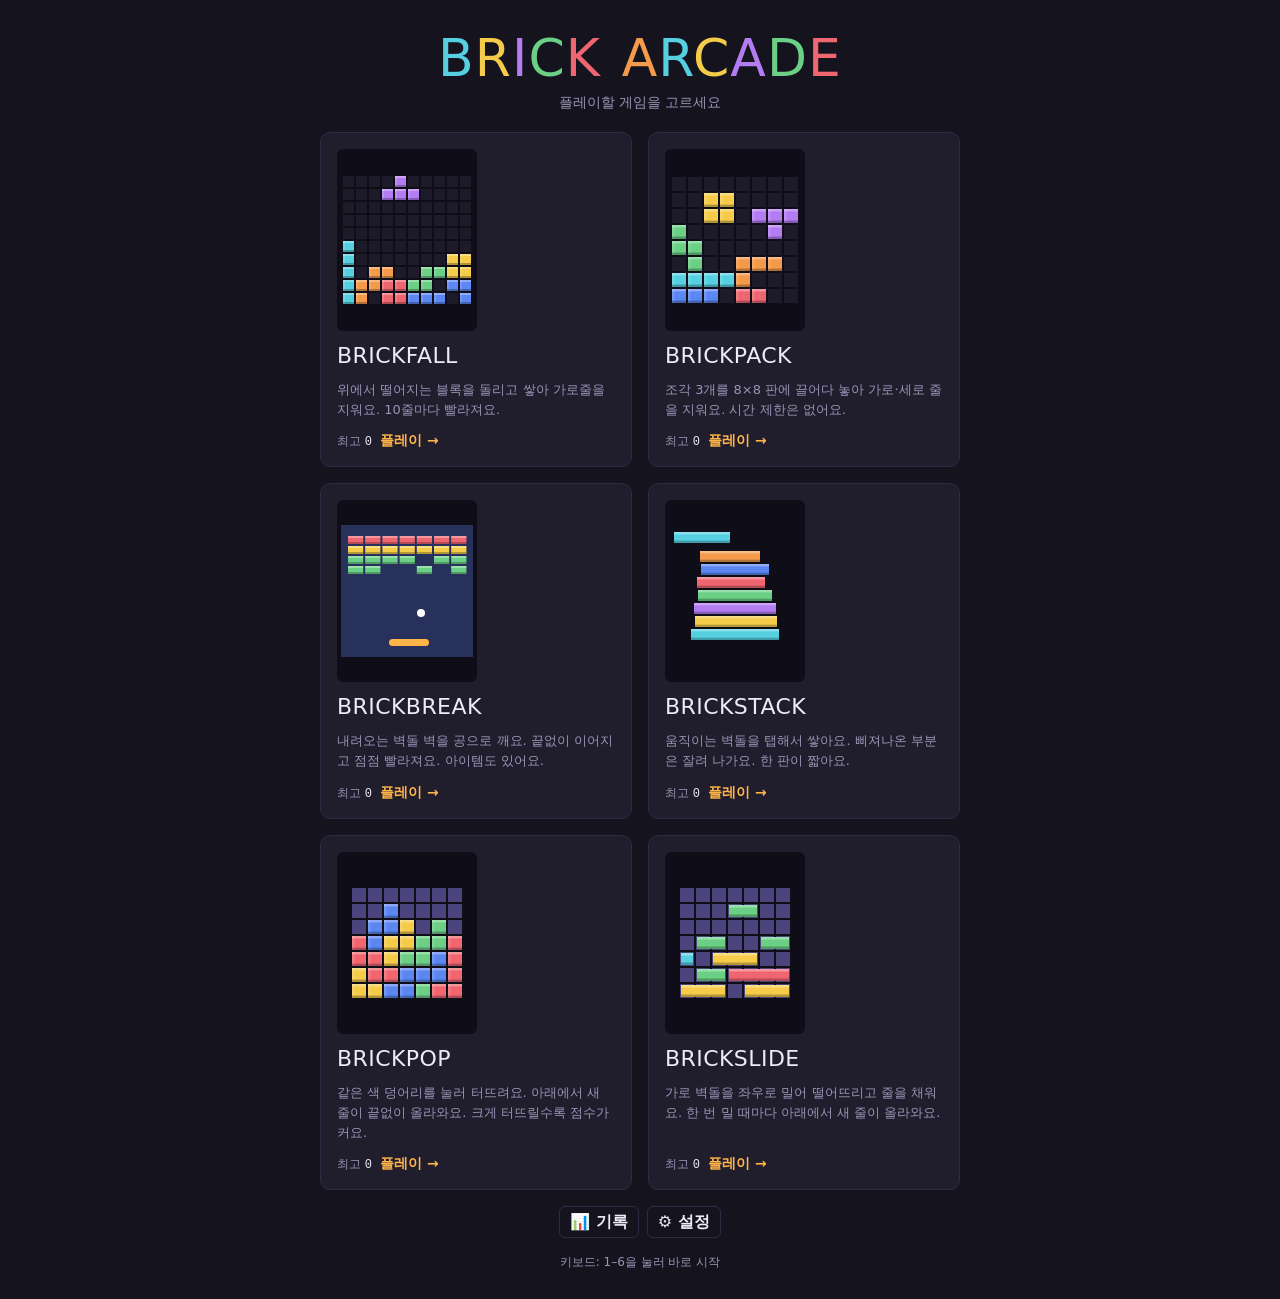
==== index.html @ f3e22588 "Stats, record transfer, daily boards, block marks, how-to-play, resume for all games - Stats screen:" ====
<!doctype html>
<html lang="ko">
<head>
<meta charset="utf-8">
<meta name="viewport" content="width=device-width, initial-scale=1, viewport-fit=cover">
<meta name="theme-color" content="#15131e">
<link rel="manifest" href="manifest.webmanifest">
<link rel="icon" type="image/png" sizes="192x192" href="icon-192.png">
<link rel="apple-touch-icon" href="apple-touch-icon.png">
<meta name="apple-mobile-web-app-capable" content="yes">
<meta name="mobile-web-app-capable" content="yes">
<meta name="apple-mobile-web-app-status-bar-style" content="black-translucent">
<meta name="apple-mobile-web-app-title" content="Brick Arcade">
<title>Brick Arcade</title>
<style>
/* standalone base: what the artifact viewer used to provide */
:root{padding-top:env(safe-area-inset-top,0px);padding-bottom:env(safe-area-inset-bottom,0px)}
body{margin:0;font-size:14px;overscroll-behavior:none}
[hidden]{display:none!important}
</style>
<style>
/* Layout: an arcade cabinet with a title screen (two game cards) and one screen per game; single dark look on purpose */
:root{
  --bg:#15131e; --panel:#201d2d; --well:#0f0d17; --cell:#1d1a2a; --line:#302b44;
  --ink:#efeaf7; --muted:#9b93b5; --accent:#ffb547; --veil:rgba(15,13,23,.88);
  /* Brickpack only: a lighter dusk-violet set so the board reads clearly */
  --pack-bg:#4f4a82; --pack-well:#363162; --pack-cell:#4a437c; --pack-line:#6e67a8; --pack-muted:#d0cbea; --pack-veil:rgba(42,38,80,.9);
  /* Brickbreak & Brickstack: mid-tone blues so the play field never reads as black */
  --brk-bg:#3b4878; --brk-field:#27315c; --brk-line:#606da5; --brk-muted:#cfd5ef; --brk-veil:rgba(30,36,72,.9);
  --stk-bg:#3e4680; --stk-line:#6a72ad; --stk-muted:#d2d6ef; --stk-veil:rgba(34,38,76,.9);
  --display:"Bungee","Impact",system-ui,sans-serif;
  --body:"IBM Plex Sans KR","Apple SD Gothic Neo","Malgun Gothic",system-ui,sans-serif;
  --mono:"JetBrains Mono",ui-monospace,"Consolas",monospace;
  --ball:#ffffff; --is-light:0; --logo-shadow:none;
  color-scheme:dark;
}
/* Light skin: chosen in Settings (data-skin="light"), or "system" following the device / viewer theme */
:root[data-skin="light"],
:root[data-skin="system"][data-theme="light"]{
  --bg:#f2f0f7; --panel:#ffffff; --well:#e2deee; --cell:#d6d0e6; --line:#cdc6df;
  --ink:#211c31; --muted:#655d80; --accent:#d48806; --veil:rgba(242,240,247,.9);
  --pack-bg:#e7e3f6; --pack-well:#c8c1e4; --pack-cell:#ddd7f0; --pack-line:#b5acd6; --pack-muted:#554d74; --pack-veil:rgba(236,233,248,.92);
  --brk-bg:#dde5f6; --brk-field:#c2cfee; --brk-line:#a9b6dc; --brk-muted:#4a5680; --brk-veil:rgba(228,234,250,.92);
  --stk-bg:#dfe3f6; --stk-line:#b0b7de; --stk-muted:#4c537e; --stk-veil:rgba(230,233,250,.92);
  --ball:#2a2550; --is-light:1; --logo-shadow:0 1px 0 rgba(33,28,49,.35);
  color-scheme:light;
}
@media (prefers-color-scheme: light){
  :root[data-skin="system"]:not([data-theme="dark"]){
    --bg:#f2f0f7; --panel:#ffffff; --well:#e2deee; --cell:#d6d0e6; --line:#cdc6df;
    --ink:#211c31; --muted:#655d80; --accent:#d48806; --veil:rgba(242,240,247,.9);
    --pack-bg:#e7e3f6; --pack-well:#c8c1e4; --pack-cell:#ddd7f0; --pack-line:#b5acd6; --pack-muted:#554d74; --pack-veil:rgba(236,233,248,.92);
    --brk-bg:#dde5f6; --brk-field:#c2cfee; --brk-line:#a9b6dc; --brk-muted:#4a5680; --brk-veil:rgba(228,234,250,.92);
    --stk-bg:#dfe3f6; --stk-line:#b0b7de; --stk-muted:#4c537e; --stk-veil:rgba(230,233,250,.92);
    --ball:#2a2550; --is-light:1; --logo-shadow:0 1px 0 rgba(33,28,49,.35);
    color-scheme:light;
  }
}
html,body{height:100%}
body{background:var(--bg);color:var(--ink);font-family:var(--body);-webkit-tap-highlight-color:transparent}
.wrap{max-width:760px;margin:0 auto;padding-block:20px 28px;padding-left:max(16px,env(safe-area-inset-left,0px));padding-right:max(16px,env(safe-area-inset-right,0px))}
.screen{display:flex;flex-direction:column;align-items:center;gap:16px;width:100%}

/* logo */
.logo{margin:0;font-family:var(--display);font-weight:400;font-size:clamp(30px,8vw,52px);letter-spacing:.02em;line-height:1;text-align:center;text-wrap:balance}
.logo span:nth-child(7n+1){color:#56cfe1}.logo span:nth-child(7n+2){color:#f4cc4a}.logo span:nth-child(7n+3){color:#b47cf2}
.logo span:nth-child(7n+4){color:#6ccf86}.logo span:nth-child(7n+5){color:#ef6670}.logo span:nth-child(7n+6){color:#5c86f2}
.logo span:nth-child(7n){color:#f39b4a}
.logo .gap{display:inline-block;width:.4em}
.tag{margin:0;color:var(--muted);font-size:14px;text-align:center}

/* menu */
.menu-head{display:flex;flex-direction:column;gap:10px;padding-block:12px 4px}
.cards{display:grid;grid-template-columns:repeat(2,minmax(0,1fr));gap:16px;width:100%;max-width:640px}
.card{display:flex;flex-direction:column;gap:12px;text-align:left;background:var(--panel);border:1px solid var(--line);border-radius:10px;padding:16px;color:var(--ink);font:inherit;cursor:pointer;transition:transform .15s ease,border-color .15s ease}
.card:hover{border-color:var(--accent);transform:translateY(-3px)}
.card:focus-visible{outline:2px solid var(--accent);outline-offset:3px}
.card .art{display:flex;justify-content:center;align-items:center;background:var(--well);border-radius:6px;padding-block:16px;min-height:150px}
.card canvas{display:block;max-width:100%;height:auto}
.card h2{margin:0;font-family:var(--display);font-weight:400;font-size:22px;letter-spacing:.02em}
.card p{margin:0;color:var(--muted);font-size:13px;line-height:1.55}
.card .meta{display:flex;justify-content:space-between;align-items:baseline;gap:8px;margin-top:auto;font-size:12px;color:var(--muted)}
.card .meta b{font-family:var(--mono);font-weight:500;color:var(--ink);font-variant-numeric:tabular-nums}
.card .play{color:var(--accent);font-weight:600;font-size:14px}
.menu-foot{color:var(--muted);font-size:12px;margin:0}

/* game screens */
.bar{display:flex;align-items:center;justify-content:space-between;gap:12px;width:100%;max-width:640px}
.back{font:600 14px var(--body);color:var(--ink);background:transparent;border:1px solid var(--line);border-radius:6px;padding:8px 12px;cursor:pointer}
.back:hover{border-color:var(--muted)}
.gname{font-family:var(--display);font-size:18px;letter-spacing:.03em}
.back:focus-visible,.btn:focus-visible,.pad button:focus-visible{outline:2px solid var(--ink);outline-offset:2px}

.game{display:grid;grid-template-columns:120px auto 120px;grid-template-areas:"hold well side";gap:16px;align-items:start}
.hold{grid-area:hold;display:flex;flex-direction:column;gap:12px}
.well{grid-area:well;position:relative}
.side{grid-area:side;display:flex;flex-direction:column;gap:12px}
.panel{background:var(--panel);border:1px solid var(--line);border-radius:6px;padding:10px;display:flex;flex-direction:column;gap:8px}
.label{font-size:11px;font-weight:600;letter-spacing:.12em;text-transform:uppercase;color:var(--muted)}
.mini{display:block;width:100%;height:auto}
.stat{display:flex;flex-direction:column;gap:2px}
.stat b{font-family:var(--mono);font-weight:500;font-size:20px;font-variant-numeric:tabular-nums;color:var(--ink)}
.stat.score b{color:var(--accent)}
.keys{font-size:12px;color:var(--muted);display:grid;grid-template-columns:auto 1fr;gap:4px 8px;margin:0}
.keys dt{font-family:var(--mono);color:var(--ink);font-size:11px}
.keys dd{margin:0}

#board{display:block;width:min(calc(72vh / 2),320px);aspect-ratio:1/2;height:auto;background:var(--well);border:2px solid var(--line);border-radius:4px}
.overlay{position:absolute;inset:2px;display:flex;flex-direction:column;align-items:center;justify-content:center;gap:12px;text-align:center;background:var(--veil);border-radius:6px;padding:16px}
.overlay h2{margin:0;font-family:var(--display);font-weight:400;font-size:26px;color:var(--ink)}
.overlay p{margin:0;color:var(--muted);font-size:13px;line-height:1.5}
.overlay .big{font-family:var(--mono);font-size:28px;color:var(--accent)}
.overlay .row{display:flex;gap:8px;flex-wrap:wrap;justify-content:center}
.btn{font:600 15px var(--body);color:#1b1608;background:var(--accent);border:0;border-radius:6px;padding:10px 22px;cursor:pointer}
.btn.ghost{background:transparent;color:var(--ink);border:1px solid var(--line)}

.pad{display:none;grid-template-columns:repeat(4,1fr);gap:8px;width:100%;max-width:420px;touch-action:none;user-select:none;-webkit-user-select:none}
.pad button{font:600 15px var(--body);color:var(--ink);background:var(--panel);border:1px solid var(--line);border-radius:8px;height:54px;cursor:pointer;touch-action:none}
.pad button.go{background:var(--accent);color:#1b1608;border-color:transparent}
.pad button:active{filter:brightness(1.35)}

/* brickpack */
body.pack,body.pop,body.sld{--bg:var(--pack-bg);--line:var(--pack-line);--muted:var(--pack-muted);--veil:var(--pack-veil)}
.pstats{display:flex;gap:28px;justify-content:center;align-items:flex-end}
.pstats .stat{align-items:center}
.combo{font-family:var(--display);font-size:15px;color:var(--accent);min-width:7ch;text-align:center}
.pwell{position:relative}
#packCv{display:block;width:min(100%,420px,calc((100vh - 190px) * 360 / 510));aspect-ratio:360/510;height:auto;touch-action:none;user-select:none;-webkit-user-select:none;cursor:grab}
.hint{margin:0;color:var(--muted);font-size:12px;text-align:center}

/* brickbreak & brickstack */
body.brk{--bg:var(--brk-bg);--line:var(--brk-line);--muted:var(--brk-muted);--veil:var(--brk-veil)}
body.stk{--bg:var(--stk-bg);--line:var(--stk-line);--muted:var(--stk-muted);--veil:var(--stk-veil)}
.hud{display:flex;gap:24px;justify-content:center;align-items:flex-end;flex-wrap:wrap}
.hud .stat{align-items:center}
.hud .lives{color:#ef6670;letter-spacing:.1em}
.field{position:relative}
#brkCv,#stkCv{display:block;width:min(100%,400px,calc((100vh - 190px) * 360 / 540));aspect-ratio:360/540;height:auto;border-radius:8px;touch-action:none;user-select:none;-webkit-user-select:none}
#brkCv{cursor:none}
#stkCv{cursor:pointer}

/* brickpop & brickslide */
#popCv{display:block;width:min(100%,420px,calc((100vh - 220px) * 360 / 440));aspect-ratio:360/440;height:auto;touch-action:none;user-select:none;-webkit-user-select:none;cursor:pointer}
#sldCv{display:block;width:min(100%,400px,calc((100vh - 200px) * 360 / 480));aspect-ratio:360/480;height:auto;touch-action:none;user-select:none;-webkit-user-select:none;cursor:grab}
.preview{font-family:var(--mono);font-size:14px;color:var(--accent);min-width:9ch;text-align:center}
.tools{display:flex;gap:8px;justify-content:center}

/* settings */
.logo{text-shadow:var(--logo-shadow)}
.bar-r{display:flex;align-items:center;gap:10px}
.gear{font:600 16px var(--body);line-height:1;color:var(--ink);background:transparent;border:1px solid var(--line);border-radius:6px;padding:7px 10px;cursor:pointer}
.gear:hover{border-color:var(--muted)}
.gear:focus-visible{outline:2px solid var(--ink);outline-offset:2px}
.menu-tools{display:flex;justify-content:center}
.sheet{position:fixed;inset:0;z-index:50;display:flex;align-items:center;justify-content:center;background:var(--veil);padding-block:max(16px,env(safe-area-inset-top,0px)) max(16px,env(safe-area-inset-bottom,0px));padding-left:max(16px,env(safe-area-inset-left,0px));padding-right:max(16px,env(safe-area-inset-right,0px))}
.sheet-card{background:var(--panel);color:var(--ink);border:1px solid var(--line);border-radius:12px;padding:20px;width:min(100%,360px);display:flex;flex-direction:column;gap:18px;box-shadow:0 12px 40px rgba(0,0,0,.25)}
.sheet-card h2{margin:0;font-family:var(--display);font-weight:400;font-size:22px}
.seg{border:0;margin:0;padding:0;min-width:0}
.seg legend{padding:0;margin-bottom:8px}
.seg-row{display:grid;grid-template-columns:repeat(3,1fr);gap:6px}
.seg label{position:relative;display:block}
.seg input{position:absolute;inset:0;opacity:0;margin:0;cursor:pointer}
.seg span{display:block;text-align:center;padding:10px 0;border:1px solid var(--line);border-radius:8px;font-weight:600;font-size:14px}
.seg input:checked+span{background:var(--accent);color:#1b1608;border-color:transparent}
.seg input:focus-visible+span{outline:2px solid var(--ink);outline-offset:2px}
.vol{display:flex;flex-direction:column;gap:8px}
.vol-row{display:flex;gap:12px;align-items:center}
.vol-row input{flex:1;min-width:0;accent-color:var(--accent)}
.vol-row b{font-family:var(--mono);font-weight:500;min-width:3ch;text-align:right;font-variant-numeric:tabular-nums}
.note{margin:0;color:var(--muted);font-size:12px}
.seg.two .seg-row{grid-template-columns:repeat(2,1fr)}
.sheet-card{max-height:100%;overflow:auto}
.bar-r{gap:6px}
.menu-tools{gap:8px}
.intro-list{margin:0;padding-left:20px;display:flex;flex-direction:column;gap:8px;line-height:1.5}
.stats-list{display:grid;grid-template-columns:repeat(auto-fill,minmax(250px,1fr));gap:10px;width:min(100%,820px)}
.st-card{background:var(--panel);border:1px solid var(--line);border-radius:10px;padding:14px;display:flex;flex-direction:column;gap:10px}
.st-card h3{margin:0;font-family:var(--display);font-weight:400;font-size:17px}
.st-nums{display:grid;grid-template-columns:repeat(3,1fr);gap:6px}
.st-nums span{display:flex;flex-direction:column;gap:2px;font-size:12px;color:var(--muted)}
.st-nums b{font-family:var(--mono);font-weight:500;font-size:16px;color:var(--ink);font-variant-numeric:tabular-nums}
.st-bars{display:flex;align-items:flex-end;gap:3px;height:36px}
.st-bars i{flex:1;max-width:22px;background:var(--accent);border-radius:2px 2px 0 0;min-height:2px;opacity:.85}
.st-foot{font-size:12px;color:var(--muted)}
.xfer{width:min(100%,820px);background:var(--panel);border:1px solid var(--line);border-radius:10px;padding:14px;display:flex;flex-direction:column;gap:10px}
.xfer h2{margin:0;font-family:var(--display);font-weight:400;font-size:17px}
.xfer .row{display:flex;gap:8px;align-items:center;flex-wrap:wrap}
.xfer textarea{width:100%;box-sizing:border-box;font:500 12px var(--mono);background:var(--bg);color:var(--ink);border:1px solid var(--line);border-radius:8px;padding:8px;resize:vertical;word-break:break-all}
.seg.two .note{margin-top:8px}
.seg input:disabled+span{opacity:.45}
.toast{position:fixed;left:50%;transform:translateX(-50%);bottom:max(16px,env(safe-area-inset-bottom,0px));z-index:40;display:flex;align-items:center;gap:10px;background:var(--panel);color:var(--ink);border:1px solid var(--line);border-radius:10px;padding:8px 8px 8px 14px;box-shadow:0 8px 28px rgba(0,0,0,.3);font-weight:600;font-size:14px;width:max-content;max-width:calc(100vw - 32px)}
.toast .btn{padding:8px 12px}
.toast-x{background:transparent;border:0;color:var(--muted);font-size:16px;cursor:pointer;padding:6px 8px;border-radius:6px}
.toast-x:focus-visible{outline:2px solid var(--ink)}

@media (hover:none),(pointer:coarse),(max-width:640px){ .pad{display:grid} .keys-panel{display:none} }
@media (max-width:640px){
  .game{grid-template-columns:72px auto 72px;gap:8px}
  .panel{padding:8px}
  .stat b{font-size:15px}
  #board{width:min(calc(54vh / 2),calc(100vw - 32px - 160px))}
  .overlay h2{font-size:20px}
}
@media (max-width:560px){ .cards{grid-template-columns:1fr} .card .art{min-height:0} }
@media (prefers-reduced-motion:reduce){ .card{transition:none} .card:hover{transform:none} }
</style>
</head>
<body>

<main class="wrap">

  <!-- ============ MENU ============ -->
  <section class="screen" id="scrMenu">
    <div class="menu-head">
      <h1 class="logo" aria-label="Brick Arcade"><span>B</span><span>R</span><span>I</span><span>C</span><span>K</span><i class="gap"></i><span>A</span><span>R</span><span>C</span><span>A</span><span>D</span><span>E</span></h1>
      <p class="tag">플레이할 게임을 고르세요</p>
    </div>
    <div class="cards">
      <button class="card" type="button" id="goFall">
        <div class="art"><canvas id="artFall" width="140" height="140"></canvas></div>
        <h2>BRICKFALL</h2>
        <p>위에서 떨어지는 블록을 돌리고 쌓아 가로줄을 지워요. 10줄마다 빨라져요.</p>
        <div class="meta"><span>최고 <b id="mBestFall">0</b></span><span class="play">플레이 →</span></div>
      </button>
      <button class="card" type="button" id="goPack">
        <div class="art"><canvas id="artPack" width="140" height="140"></canvas></div>
        <h2>BRICKPACK</h2>
        <p>조각 3개를 8×8 판에 끌어다 놓아 가로·세로 줄을 지워요. 시간 제한은 없어요.</p>
        <div class="meta"><span>최고 <b id="mBestPack">0</b></span><span class="play">플레이 →</span></div>
      </button>
      <button class="card" type="button" id="goBrk">
        <div class="art"><canvas id="artBrk" width="140" height="140"></canvas></div>
        <h2>BRICKBREAK</h2>
        <p>내려오는 벽돌 벽을 공으로 깨요. 끝없이 이어지고 점점 빨라져요. 아이템도 있어요.</p>
        <div class="meta"><span>최고 <b id="mBestBrk">0</b></span><span class="play">플레이 →</span></div>
      </button>
      <button class="card" type="button" id="goStk">
        <div class="art"><canvas id="artStk" width="140" height="140"></canvas></div>
        <h2>BRICKSTACK</h2>
        <p>움직이는 벽돌을 탭해서 쌓아요. 삐져나온 부분은 잘려 나가요. 한 판이 짧아요.</p>
        <div class="meta"><span>최고 <b id="mBestStk">0</b></span><span class="play">플레이 →</span></div>
      </button>
      <button class="card" type="button" id="goPop">
        <div class="art"><canvas id="artPop" width="140" height="140"></canvas></div>
        <h2>BRICKPOP</h2>
        <p>같은 색 덩어리를 눌러 터뜨려요. 아래에서 새 줄이 끝없이 올라와요. 크게 터뜨릴수록 점수가 커요.</p>
        <div class="meta"><span>최고 <b id="mBestPop">0</b></span><span class="play">플레이 →</span></div>
      </button>
      <button class="card" type="button" id="goSld">
        <div class="art"><canvas id="artSld" width="140" height="140"></canvas></div>
        <h2>BRICKSLIDE</h2>
        <p>가로 벽돌을 좌우로 밀어 떨어뜨리고 줄을 채워요. 한 번 밀 때마다 아래에서 새 줄이 올라와요.</p>
        <div class="meta"><span>최고 <b id="mBestSld">0</b></span><span class="play">플레이 →</span></div>
      </button>
    </div>
    <div class="menu-tools"><button class="gear" type="button" id="goStats">📊 기록</button><button class="gear" type="button" data-settings>⚙ 설정</button></div>
    <p class="menu-foot">키보드: 1–6을 눌러 바로 시작</p>
  </section>

  <!-- ============ BRICKFALL ============ -->
  <section class="screen" id="scrFall" hidden>
    <div class="bar"><button class="back" type="button" data-nav="menu">← 메뉴</button><span class="bar-r"><span class="gname">BRICKFALL</span><button class="gear" type="button" data-help aria-label="게임 방법">?</button><button class="gear" type="button" data-settings aria-label="설정">⚙</button></span></div>
    <div class="game">
      <div class="hold">
        <div class="panel"><span class="label">홀드</span><canvas id="holdCv" class="mini" width="96" height="64"></canvas></div>
        <div class="panel keys-panel">
          <span class="label">조작</span>
          <dl class="keys">
            <dt>← →</dt><dd>이동</dd>
            <dt>↓</dt><dd>소프트 드롭</dd>
            <dt>↑ X</dt><dd>회전 ↻</dd>
            <dt>Z</dt><dd>회전 ↺</dd>
            <dt>Space</dt><dd>하드 드롭</dd>
            <dt>C</dt><dd>홀드</dd>
            <dt>P Esc</dt><dd>일시정지</dd>
          </dl>
        </div>
      </div>
      <div class="well">
        <canvas id="board" width="320" height="640" aria-label="Brickfall 게임 보드"></canvas>
        <div class="overlay" id="overlay">
          <h2 id="ovTitle">BRICKFALL</h2>
          <p id="ovText"></p>
          <div class="big" id="ovScore" hidden></div>
          <button class="btn" id="ovBtn" type="button">시작</button>
        </div>
      </div>
      <div class="side">
        <div class="panel"><span class="label">다음</span><canvas id="nextCv" class="mini" width="96" height="192"></canvas></div>
        <div class="panel">
          <div class="stat score"><span class="label">점수</span><b id="sScore">0</b></div>
          <div class="stat"><span class="label">줄</span><b id="sLines">0</b></div>
          <div class="stat"><span class="label">레벨</span><b id="sLevel">1</b></div>
          <div class="stat"><span class="label">최고</span><b id="sBest">0</b></div>
        </div>
      </div>
    </div>
    <div class="pad" id="pad">
      <button type="button" data-act="hold">홀드</button>
      <button type="button" data-act="ccw" aria-label="반시계 회전">↺</button>
      <button type="button" data-act="cw" aria-label="시계 회전">↻</button>
      <button type="button" data-act="pause" aria-label="일시정지">Ⅱ</button>
      <button type="button" data-act="left" aria-label="왼쪽">←</button>
      <button type="button" data-act="down" aria-label="아래">↓</button>
      <button type="button" data-act="right" aria-label="오른쪽">→</button>
      <button type="button" data-act="drop" class="go">드롭</button>
    </div>
  </section>

  <!-- ============ BRICKPACK ============ -->
  <section class="screen" id="scrPack" hidden>
    <div class="bar"><button class="back" type="button" data-nav="menu">← 메뉴</button><span class="bar-r"><span class="gname">BRICKPACK</span><button class="gear" type="button" data-help aria-label="게임 방법">?</button><button class="gear" type="button" data-settings aria-label="설정">⚙</button></span></div>
    <div class="pstats">
      <div class="stat score"><span class="label">점수</span><b id="pScore">0</b></div>
      <div class="combo" id="pCombo" aria-live="polite"></div>
      <div class="stat"><span class="label">최고</span><b id="pBest">0</b></div>
    </div>
    <div class="pwell">
      <canvas id="packCv" width="360" height="510" aria-label="Brickpack 게임 보드"></canvas>
      <div class="overlay" id="pOverlay" hidden>
        <h2>게임 오버</h2>
        <p id="pOvText">더 이상 놓을 자리가 없어요.</p>
        <div class="big" id="pOvScore">0</div>
        <div class="row">
          <button class="btn" id="pRestart" type="button">다시 시작</button>
          <button class="btn ghost" type="button" data-nav="menu">메뉴</button>
        </div>
      </div>
    </div>
    <div class="tools"><button class="back" type="button" id="pNew">새 판</button><button class="back" type="button" id="pDaily">오늘의 판</button></div>
    <p class="hint">아래 조각을 끌어서 판 위에 놓으세요. 놓을 수 없는 조각은 흐리게 보여요. 오늘의 판은 하루 동안 모두에게 같은 조각이 나와요.</p>
  </section>

  <!-- ============ BRICKBREAK ============ -->
  <section class="screen" id="scrBrk" hidden>
    <div class="bar"><button class="back" type="button" data-nav="menu">← 메뉴</button><span class="bar-r"><span class="gname">BRICKBREAK</span><button class="gear" type="button" data-help aria-label="게임 방법">?</button><button class="gear" type="button" data-settings aria-label="설정">⚙</button></span></div>
    <div class="hud">
      <div class="stat score"><span class="label">점수</span><b id="bScore">0</b></div>
      <div class="stat"><span class="label">레벨</span><b id="bStage">1</b></div>
      <div class="stat"><span class="label">목숨</span><b id="bLives" class="lives">♥♥♥</b></div>
      <div class="stat"><span class="label">최고</span><b id="bBest">0</b></div>
    </div>
    <div class="field">
      <canvas id="brkCv" width="360" height="540" aria-label="Brickbreak 게임 화면"></canvas>
      <div class="overlay" id="bOverlay">
        <h2 id="bOvTitle">BRICKBREAK</h2>
        <p id="bOvText"></p>
        <div class="big" id="bOvScore" hidden></div>
        <button class="btn" id="bOvBtn" type="button">시작</button>
      </div>
    </div>
    <p class="hint">← → 키, 마우스, 또는 화면을 끌어서 패들을 움직여요. 탭 또는 Space로 공을 발사해요. P·Esc 일시정지.</p>
  </section>

  <!-- ============ BRICKSTACK ============ -->
  <section class="screen" id="scrStk" hidden>
    <div class="bar"><button class="back" type="button" data-nav="menu">← 메뉴</button><span class="bar-r"><span class="gname">BRICKSTACK</span><button class="gear" type="button" data-help aria-label="게임 방법">?</button><button class="gear" type="button" data-settings aria-label="설정">⚙</button></span></div>
    <div class="hud">
      <div class="stat score"><span class="label">높이</span><b id="tScore">0</b></div>
      <div class="stat"><span class="label">최고</span><b id="tBest">0</b></div>
    </div>
    <div class="field">
      <canvas id="stkCv" width="360" height="540" aria-label="Brickstack 게임 화면"></canvas>
      <div class="overlay" id="tOverlay" hidden>
        <h2>게임 오버</h2>
        <p id="tOvText"></p>
        <div class="big" id="tOvScore">0</div>
        <div class="row">
          <button class="btn" id="tRestart" type="button">다시 시작</button>
          <button class="btn ghost" type="button" data-nav="menu">메뉴</button>
        </div>
      </div>
    </div>
    <p class="hint">화면을 탭하거나 Space를 눌러 벽돌을 떨어뜨려요. 딱 맞추면 퍼펙트!</p>
  </section>

  <!-- ============ BRICKPOP ============ -->
  <section class="screen" id="scrPop" hidden>
    <div class="bar"><button class="back" type="button" data-nav="menu">← 메뉴</button><span class="bar-r"><span class="gname">BRICKPOP</span><button class="gear" type="button" data-help aria-label="게임 방법">?</button><button class="gear" type="button" data-settings aria-label="설정">⚙</button></span></div>
    <div class="hud">
      <div class="stat score"><span class="label">점수</span><b id="oScore">0</b></div>
      <div class="stat"><span class="label">레벨</span><b id="oLevel">1</b></div>
      <div class="stat"><span class="label">다음 줄까지</span><b id="oNext">4번</b></div>
      <div class="preview" id="oPreview" aria-live="polite"></div>
      <div class="stat"><span class="label">최고</span><b id="oBest">0</b></div>
    </div>
    <div class="pwell">
      <canvas id="popCv" width="360" height="440" aria-label="Brickpop 게임 보드"></canvas>
      <div class="overlay" id="oOverlay" hidden>
        <h2 id="oOvTitle">게임 오버</h2>
        <p id="oOvText"></p>
        <div class="big" id="oOvScore">0</div>
        <div class="row">
          <button class="btn" id="oRestart" type="button">다시 시작</button>
          <button class="btn ghost" type="button" data-nav="menu">메뉴</button>
        </div>
      </div>
    </div>
    <div class="tools"><button class="back" type="button" id="oNew">새 판</button><button class="back" type="button" id="oDaily">오늘의 판</button></div>
    <p class="hint">같은 색이 2개 이상 붙은 덩어리를 누르면 터져요. n개면 (n−2)²점. 몇 번 터뜨릴 때마다 아래에서 새 줄이 올라오고(판 아래 줄이 다음 줄), 벽돌이 맨 위를 넘으면 끝나요. 판을 비우면 보너스 1,000점.</p>
  </section>

  <!-- ============ BRICKSLIDE ============ -->
  <section class="screen" id="scrSld" hidden>
    <div class="bar"><button class="back" type="button" data-nav="menu">← 메뉴</button><span class="bar-r"><span class="gname">BRICKSLIDE</span><button class="gear" type="button" data-help aria-label="게임 방법">?</button><button class="gear" type="button" data-settings aria-label="설정">⚙</button></span></div>
    <div class="hud">
      <div class="stat score"><span class="label">점수</span><b id="lScore">0</b></div>
      <div class="stat"><span class="label">지운 줄</span><b id="lLines">0</b></div>
      <div class="stat"><span class="label">최고</span><b id="lBest">0</b></div>
    </div>
    <div class="pwell">
      <canvas id="sldCv" width="360" height="480" aria-label="Brickslide 게임 보드"></canvas>
      <div class="overlay" id="lOverlay" hidden>
        <h2>게임 오버</h2>
        <p id="lOvText"></p>
        <div class="big" id="lOvScore">0</div>
        <div class="row">
          <button class="btn" id="lRestart" type="button">다시 시작</button>
          <button class="btn ghost" type="button" data-nav="menu">메뉴</button>
        </div>
      </div>
    </div>
    <p class="hint">벽돌을 좌우로 끌어서 옮기면 떨어져서 줄을 채워요. 꽉 찬 줄은 지워지고, 한 번 옮길 때마다 아래에서 새 줄이 올라와요.</p>
  </section>

  <!-- ============ STATS ============ -->
  <section class="screen" id="scrStats" hidden>
    <div class="bar"><button class="back" type="button" data-nav="menu">← 메뉴</button><span class="bar-r"><span class="gname">기록</span></span></div>
    <div class="stats-list" id="statsList"></div>
    <div class="xfer">
      <h2>기록 옮기기</h2>
      <p class="note">최고 기록, 통계, 하던 게임, 설정을 코드 하나로 옮겨요. 다른 휴대폰이나 브라우저에서 불러오기에 붙여 넣으세요.</p>
      <div class="row"><button class="btn" type="button" id="xExport">내보내기</button><button class="btn ghost" type="button" id="xImportOpen">불러오기</button></div>
      <div id="xOut" hidden>
        <textarea id="xCode" readonly rows="4" aria-label="기록 코드"></textarea>
        <div class="row"><button class="btn" type="button" id="xCopy">복사</button><span class="note" id="xMsg" aria-live="polite"></span></div>
      </div>
      <div id="xIn" hidden>
        <textarea id="xPaste" rows="4" placeholder="여기에 코드를 붙여 넣으세요" aria-label="불러올 기록 코드"></textarea>
        <div class="row"><button class="btn" type="button" id="xImport">이 코드로 덮어쓰기</button><span class="note" id="xInMsg" aria-live="polite"></span></div>
      </div>
    </div>
  </section>

  <!-- ============ HOW TO PLAY (first visit, or the ? button) ============ -->
  <div class="sheet" id="intro" hidden role="dialog" aria-modal="true" aria-labelledby="introTitle">
    <div class="sheet-card">
      <h2 id="introTitle"></h2>
      <ul class="intro-list" id="introList"></ul>
      <button class="btn" id="introGo" type="button">시작하기</button>
    </div>
  </div>

  <!-- ============ UPDATE NOTICE (installed app only) ============ -->
  <div class="toast" id="updToast" hidden role="status">
    <span>새 버전이 있어요</span>
    <button class="btn" id="updBtn" type="button">새로고침</button>
    <button class="toast-x" id="updLater" type="button" aria-label="나중에">✕</button>
  </div>

  <!-- ============ SETTINGS ============ -->
  <div class="sheet" id="settings" hidden role="dialog" aria-modal="true" aria-labelledby="setTitle">
    <div class="sheet-card">
      <h2 id="setTitle">설정</h2>
      <fieldset class="seg">
        <legend class="label">화면 테마</legend>
        <div class="seg-row">
          <label><input type="radio" name="skin" value="dark" id="skinDark"><span>다크</span></label>
          <label><input type="radio" name="skin" value="light" id="skinLight"><span>라이트</span></label>
          <label><input type="radio" name="skin" value="system" id="skinSystem"><span>시스템</span></label>
        </div>
      </fieldset>
      <div class="vol">
        <label class="label" for="volRange">효과음 음량</label>
        <div class="vol-row"><input type="range" id="volRange" min="0" max="100" step="5" value="70"><b id="volVal">70</b></div>
        <p class="note">0으로 두면 소리가 꺼져요. 시스템은 기기 설정을 따라가요.</p>
      </div>
      <fieldset class="seg two" id="vibeSet">
        <legend class="label">진동</legend>
        <div class="seg-row">
          <label><input type="radio" name="vibe" value="on" id="vibeOn"><span>켜기</span></label>
          <label><input type="radio" name="vibe" value="off" id="vibeOff"><span>끄기</span></label>
        </div>
        <p class="note" id="vibeNote">줄을 지우거나 게임이 끝날 때 짧게 진동해요.</p>
      </fieldset>
      <fieldset class="seg two">
        <legend class="label">블록 무늬</legend>
        <div class="seg-row">
          <label><input type="radio" name="marks" value="on" id="marksOn"><span>켜기</span></label>
          <label><input type="radio" name="marks" value="off" id="marksOff"><span>끄기</span></label>
        </div>
        <p class="note">색마다 다른 무늬(● ▲ ■ ◆)를 그려서 색을 구분하기 쉽게 해요.</p>
      </fieldset>
      <button class="btn" id="closeSettings" type="button">닫기</button>
    </div>
  </div>
</main>

<script>
(() => {
// ================= shared =================
const $ = id => document.getElementById(id);
const COLORS = { I:'#56cfe1', O:'#f4cc4a', T:'#b47cf2', S:'#6ccf86', Z:'#ef6670', J:'#5c86f2', L:'#f39b4a' };
const PALETTE = Object.values(COLORS);
const css = getComputedStyle(document.documentElement);
const tok = (n, d) => css.getPropertyValue(n).trim() || d;
let WELL = tok('--well', '#0f0d17'), GRID = tok('--line', '#302b44'), EMPTY = tok('--cell', '#1d1a2a');
let PWELL = tok('--pack-well', '#363162'), PEMPTY = tok('--pack-cell', '#4a437c');
const fmt = n => n.toLocaleString('ko-KR');
const load = k => { try { return parseInt(localStorage.getItem(k) || '0', 10) || 0; } catch (e) { return 0; } };
const save = (k, v) => { try { localStorage.setItem(k, String(v)); } catch (e) {} };
// games in progress (Brickpack, Brickpop, Brickslide) are kept here so closing the app doesn't lose them
const loadJSON = k => { try { return JSON.parse(localStorage.getItem(k) || 'null'); } catch (e) { return null; } };
const saveJSON = (k, v) => { try { localStorage.setItem(k, JSON.stringify(v)); } catch (e) {} };
const dropKey = k => { try { localStorage.removeItem(k); } catch (e) {} };
// local date as YYYY-MM-DD (for the daily board and the stats screen)
const today = (d = new Date()) => `${d.getFullYear()}-${String(d.getMonth() + 1).padStart(2, '0')}-${String(d.getDate()).padStart(2, '0')}`;
// seeded random for the daily board: the state lives in o.rs so it can be saved and resumed
function seedOf(str) { let h = 2166136261; for (const ch of str) h = Math.imul(h ^ ch.charCodeAt(0), 16777619); return h | 0; }
function rngNext(o) {
  o.rs = (o.rs + 0x6D2B79F5) | 0;
  let t = o.rs; t = Math.imul(t ^ (t >>> 15), t | 1); t ^= t + Math.imul(t ^ (t >>> 7), t | 61);
  return ((t ^ (t >>> 14)) >>> 0) / 4294967296;
}

// colour-blind help: a small shape on each block colour (Settings → 블록 무늬)
let MARKS = false;
const MARK_OF = { '#ef6670': 'circle', '#f4cc4a': 'tri', '#5c86f2': 'square', '#6ccf86': 'diamond', '#b47cf2': 'plus', '#56cfe1': 'ring', '#f39b4a': 'x' };
function drawMark(c, x, y, s, color) {
  const kind = MARK_OF[color]; if (!kind || s < 14) return;
  const cx = x + s / 2, cy = y + s / 2, r = s * .19;
  c.fillStyle = 'rgba(20,16,36,.42)'; c.strokeStyle = 'rgba(20,16,36,.42)'; c.lineWidth = Math.max(2, s * .08);
  c.beginPath();
  if (kind === 'circle') { c.arc(cx, cy, r, 0, Math.PI * 2); c.fill(); }
  else if (kind === 'ring') { c.arc(cx, cy, r * .85, 0, Math.PI * 2); c.stroke(); }
  else if (kind === 'square') { c.fillRect(cx - r * .9, cy - r * .9, r * 1.8, r * 1.8); }
  else if (kind === 'tri') { c.moveTo(cx, cy - r * 1.1); c.lineTo(cx + r * 1.1, cy + r * .85); c.lineTo(cx - r * 1.1, cy + r * .85); c.closePath(); c.fill(); }
  else if (kind === 'diamond') { c.moveTo(cx, cy - r * 1.2); c.lineTo(cx + r, cy); c.lineTo(cx, cy + r * 1.2); c.lineTo(cx - r, cy); c.closePath(); c.fill(); }
  else if (kind === 'plus') { c.moveTo(cx - r, cy); c.lineTo(cx + r, cy); c.moveTo(cx, cy - r); c.lineTo(cx, cy + r); c.stroke(); }
  else if (kind === 'x') { c.moveTo(cx - r * .8, cy - r * .8); c.lineTo(cx + r * .8, cy + r * .8); c.moveTo(cx + r * .8, cy - r * .8); c.lineTo(cx - r * .8, cy + r * .8); c.stroke(); }
}

function setupHiDPI(c, w, h, x) {
  const d = Math.min(window.devicePixelRatio || 1, 3);
  c.width = w * d; c.height = h * d; x.setTransform(d, 0, 0, d, 0, 0);
}
function block(c, x, y, s, color, alpha = 1) {
  if (s <= 0) return;
  c.globalAlpha = alpha;
  c.fillStyle = color; c.fillRect(x + 1, y + 1, s - 2, s - 2);
  const e = Math.max(2, s * .15);
  c.fillStyle = 'rgba(255,255,255,.30)'; c.fillRect(x + 1, y + 1, s - 2, e);
  c.fillStyle = 'rgba(255,255,255,.14)'; c.fillRect(x + 1, y + 1, e, s - 2);
  c.fillStyle = 'rgba(0,0,0,.28)'; c.fillRect(x + 1, y + s - 1 - e, s - 2, e);
  if (MARKS) drawMark(c, x, y, s, color);
  c.globalAlpha = 1;
}
function rrect(c, x, y, w, h, r) {
  c.beginPath(); if (c.roundRect) c.roundRect(x, y, w, h, r); else c.rect(x, y, w, h); c.fill();
}

// ================= navigation =================
const screens = { menu: $('scrMenu'), fall: $('scrFall'), pack: $('scrPack'), brk: $('scrBrk'), stk: $('scrStk'), pop: $('scrPop'), sld: $('scrSld'), stats: $('scrStats') };
let current = 'menu';
function show(name, fromHash) {
  if (!screens[name]) name = 'menu';
  if (current === 'fall' && name !== 'fall' && S.mode === 'play') togglePause();
  if (current === 'brk' && name !== 'brk' && B.mode === 'play') brkPause();
  if (current === 'stk' && name !== 'stk') stkPause();
  for (const k in screens) screens[k].hidden = k !== name;
  current = name;
  document.body.classList.toggle('pack', name === 'pack');
  document.body.classList.toggle('brk', name === 'brk');
  document.body.classList.toggle('stk', name === 'stk');
  document.body.classList.toggle('pop', name === 'pop');
  document.body.classList.toggle('sld', name === 'sld');
  if (name === 'menu') refreshMenu();
  if (name === 'stats') renderStats();
  maybeIntro(name);
  if (!fromHash && location.hash.slice(1) !== name) location.hash = name;
  window.scrollTo(0, 0);
}
addEventListener('hashchange', () => show(location.hash.slice(1), true));
document.querySelectorAll('[data-nav]').forEach(b => b.addEventListener('click', () => show(b.dataset.nav)));
$('goFall').addEventListener('click', () => show('fall'));
$('goPack').addEventListener('click', () => show('pack'));
$('goBrk').addEventListener('click', () => show('brk'));
$('goStk').addEventListener('click', () => show('stk'));
$('goPop').addEventListener('click', () => show('pop'));
$('goSld').addEventListener('click', () => show('sld'));

function refreshMenu() {
  $('mBestFall').textContent = fmt(best);
  $('mBestPack').textContent = fmt(pBest);
  $('mBestBrk').textContent = fmt(bBest);
  $('mBestStk').textContent = fmt(tBest);
  $('mBestPop').textContent = fmt(oBest);
  $('mBestSld').textContent = fmt(lBest);
}
function drawArt(id, rows, cell) {
  const c = $(id), x = c.getContext('2d');
  setupHiDPI(c, 140, 140, x);
  const w = rows[0].length * cell, h = rows.length * cell, ox = (140 - w) / 2, oy = (140 - h) / 2;
  rows.forEach((row, r) => [...row].forEach((ch, cc) => {
    const px = ox + cc * cell, py = oy + r * cell;
    if (ch === '.') { x.fillStyle = EMPTY; x.fillRect(px + 1, py + 1, cell - 2, cell - 2); }
    else block(x, px, py, cell, COLORS[ch]);
  }));
}
function artFP() {
drawArt('artFall', [
  '....T.....', '...TTT....', '..........', '..........', '..........',
  'I.........', 'I.......OO', 'I.LL..SSOO', 'ILLZZSS.JJ', 'IL.ZZJJJ.J'
], 13);
drawArt('artPack', [
  '........', '..OO....', '..OO.TTT', 'S.....T.', 'SS......', '.S..LLL.', 'IIIIL...', 'JJJ.ZZ..'
], 16);
}
artFP();

// ================= BRICKFALL =================
const COLS = 10, ROWS = 20, CELL = 32;
const SHAPES = {
  I: [[0,0,0,0],[1,1,1,1],[0,0,0,0],[0,0,0,0]],
  J: [[1,0,0],[1,1,1],[0,0,0]],
  L: [[0,0,1],[1,1,1],[0,0,0]],
  O: [[1,1],[1,1]],
  S: [[0,1,1],[1,1,0],[0,0,0]],
  T: [[0,1,0],[1,1,1],[0,0,0]],
  Z: [[1,1,0],[0,1,1],[0,0,0]],
};
const KICKS = [[0,0],[-1,0],[1,0],[0,-1],[-2,0],[2,0],[-1,-1],[1,-1]];
const LINE_PTS = [0,100,300,500,800];
const DAS = 160, ARR = 45, SOFT = 40, LOCK = 500, CLEAR_MS = 240;

const cv = $('board'), ctx = cv.getContext('2d');
const holdCv = $('holdCv'), hctx = holdCv.getContext('2d');
const nextCv = $('nextCv'), nctx = nextCv.getContext('2d');
setupHiDPI(cv, COLS*CELL, ROWS*CELL, ctx);
setupHiDPI(holdCv, 96, 64, hctx);
setupHiDPI(nextCv, 96, 192, nctx);

let best = load('brickfall-best');
let S;
function fresh() {
  return { board: Array.from({length: ROWS}, () => Array(COLS).fill(null)),
    queue: [], cur: null, hold: null, canHold: true, score: 0, lines: 0, level: 1,
    mode: 'ready', dropAcc: 0, lockT: 0, lockResets: 0, clearing: null, clearT: 0 };
}
const rotM = (m, dir) => {
  const n = m.length, out = m.map(r => r.slice());
  for (let r = 0; r < n; r++) for (let c = 0; c < n; c++)
    if (dir > 0) out[c][n-1-r] = m[r][c]; else out[n-1-c][r] = m[r][c];
  return out;
};
function collide(m, x, y) {
  for (let r = 0; r < m.length; r++) for (let c = 0; c < m.length; c++) {
    if (!m[r][c]) continue;
    const nx = x + c, ny = y + r;
    if (nx < 0 || nx >= COLS || ny >= ROWS) return true;
    if (ny >= 0 && S.board[ny][nx]) return true;
  }
  return false;
}
function refill() {
  const b = Object.keys(SHAPES);
  for (let i = b.length - 1; i > 0; i--) { const j = Math.floor(Math.random() * (i + 1)); [b[i], b[j]] = [b[j], b[i]]; }
  S.queue.push(...b);
}
function nextType() { while (S.queue.length < 8) refill(); return S.queue.shift(); }
function spawn(type) {
  const m = SHAPES[type].map(r => r.slice());
  S.cur = { type, m, x: Math.floor((COLS - m.length) / 2), y: type === 'I' ? -1 : 0 };
  S.lockT = 0; S.lockResets = 0; S.dropAcc = 0;
  if (collide(S.cur.m, S.cur.x, S.cur.y)) gameOver();
}
const grounded = () => S.cur && collide(S.cur.m, S.cur.x, S.cur.y + 1);
function touched() { if (grounded() && S.lockResets < 15) { S.lockT = 0; S.lockResets++; } }
function move(dx) {
  if (!S.cur || collide(S.cur.m, S.cur.x + dx, S.cur.y)) return false;
  S.cur.x += dx; touched(); sfx('move'); return true;
}
function rotate(dir) {
  if (!S.cur || S.cur.type === 'O') return;
  const m = rotM(S.cur.m, dir);
  for (const [kx, ky] of KICKS) {
    if (!collide(m, S.cur.x + kx, S.cur.y + ky)) { S.cur.m = m; S.cur.x += kx; S.cur.y += ky; touched(); sfx('rotate'); return; }
  }
}
function softDrop() {
  if (!S.cur) return;
  if (!collide(S.cur.m, S.cur.x, S.cur.y + 1)) { S.cur.y++; S.score += 1; S.dropAcc = 0; }
}
function hardDrop() {
  if (!S.cur) return;
  let d = 0;
  while (!collide(S.cur.m, S.cur.x, S.cur.y + 1)) { S.cur.y++; d++; }
  S.score += d * 2; sfx('drop'); lock();
}
function holdPiece() {
  if (!S.cur || !S.canHold) return;
  const t = S.cur.type;
  if (S.hold) { const h = S.hold; S.hold = t; spawn(h); } else { S.hold = t; spawn(nextType()); }
  S.canHold = false; sfx('hold');
}
function lock() {
  const { m, x, y, type } = S.cur;
  let above = false;
  for (let r = 0; r < m.length; r++) for (let c = 0; c < m.length; c++) {
    if (!m[r][c]) continue;
    if (y + r < 0) { above = true; continue; }
    S.board[y + r][x + c] = type;
  }
  S.cur = null;
  if (above) { gameOver(); return; }
  const full = [];
  for (let r = 0; r < ROWS; r++) if (S.board[r].every(Boolean)) full.push(r);
  if (full.length) { S.clearing = full; S.clearT = 0; sfx('clear', full.length); }
  else { sfx('lock'); spawn(nextType()); S.canHold = true; }
  fallSave();
}
function finishClear() {
  const n = S.clearing.length;
  S.board = S.board.filter((_, r) => !S.clearing.includes(r));
  while (S.board.length < ROWS) S.board.unshift(Array(COLS).fill(null));
  S.score += LINE_PTS[n] * S.level;
  S.lines += n;
  S.level = Math.floor(S.lines / 10) + 1;
  S.clearing = null;
  spawn(nextType()); S.canHold = true;
  fallSave();
}
const gravityMs = lv => Math.max(8, Math.pow(Math.max(0.8 - (lv - 1) * 0.007, 0.05), lv - 1) * 1000);

function start() { S = fresh(); S.mode = 'play'; spawn(nextType()); showOverlay(); fallSave(); }
// the game in progress is saved on every lock and pause, and comes back paused
const FALL_SAVE = 'brickfall-save';
function fallSave() {
  if (S.mode !== 'play' && S.mode !== 'pause') { dropKey(FALL_SAVE); return; }
  saveJSON(FALL_SAVE, Object.assign({}, S, { mode: 'pause', clearing: null }));
}
function fallResume() {
  const s = loadJSON(FALL_SAVE);
  if (!s || !Array.isArray(s.board) || s.board.length !== ROWS || !Array.isArray(s.queue)) return false;
  S = Object.assign(fresh(), s, { mode: 'pause', clearing: null });
  if (!S.cur) spawn(nextType());
  return true;
}
function gameOver() {
  S.mode = 'over'; S.cur = null; sfx('over'); dropKey(FALL_SAVE); recordGame('fall', S.score);
  if (S.score > best) { best = S.score; save('brickfall-best', best); }
  showOverlay();
}
function togglePause() {
  if (S.mode === 'play') S.mode = 'pause';
  else if (S.mode === 'pause') S.mode = 'play';
  releaseAll(); showOverlay(); fallSave();
}

const ov = $('overlay'), ovTitle = $('ovTitle'), ovText = $('ovText'), ovScore = $('ovScore'), ovBtn = $('ovBtn');
function showOverlay() {
  if (S.mode === 'play') { ov.hidden = true; return; }
  ov.hidden = false; ovScore.hidden = true;
  if (S.mode === 'ready') {
    ovTitle.textContent = 'BRICKFALL';
    ovText.innerHTML = '줄을 채우면 사라집니다.<br>10줄마다 레벨이 오르고 빨라집니다.';
    ovBtn.textContent = '시작';
  } else if (S.mode === 'pause') {
    ovTitle.textContent = '일시정지';
    ovText.textContent = 'P 또는 Esc로 계속합니다.';
    ovBtn.textContent = '계속';
  } else {
    ovTitle.textContent = '게임 오버';
    ovText.textContent = S.score >= best && S.score > 0 ? '새 최고 기록입니다.' : `레벨 ${S.level} · ${S.lines}줄`;
    ovScore.hidden = false; ovScore.textContent = fmt(S.score);
    ovBtn.textContent = '다시 시작';
  }
}
ovBtn.addEventListener('click', () => { if (S.mode === 'pause') togglePause(); else start(); });

const shown = {};
function setText(id, v) { if (shown[id] !== v) { shown[id] = v; $(id).textContent = typeof v === 'number' ? fmt(v) : v; } }
function updateStats() {
  setText('sScore', S.score); setText('sLines', S.lines); setText('sLevel', S.level); setText('sBest', Math.max(best, S.score));
}

const held = { left: false, right: false, down: false };
let dasDir = 0, dasT = 0, arrT = 0, softT = 0;
function releaseAll() { held.left = held.right = held.down = false; dasDir = 0; }
function press(act) {
  if (S.mode === 'ready' || S.mode === 'over') { if (act === 'drop' || act === 'start') start(); return; }
  if (act === 'pause') { togglePause(); return; }
  if (S.mode !== 'play' || !S.cur) {
    if (act === 'left' || act === 'right' || act === 'down') held[act] = true;
    if (act === 'left' || act === 'right') { dasDir = act === 'left' ? -1 : 1; dasT = arrT = 0; }
    return;
  }
  switch (act) {
    case 'left': case 'right':
      held[act] = true; dasDir = act === 'left' ? -1 : 1; dasT = arrT = 0; move(dasDir); break;
    case 'down': held.down = true; softT = 0; softDrop(); break;
    case 'cw': rotate(1); break;
    case 'ccw': rotate(-1); break;
    case 'drop': hardDrop(); break;
    case 'hold': holdPiece(); break;
  }
}
function release(act) {
  if (act === 'left' || act === 'right') {
    held[act] = false;
    const want = held.left ? -1 : held.right ? 1 : 0;
    if (want !== dasDir) { dasDir = want; dasT = arrT = 0; }
  } else if (act === 'down') held.down = false;
}
const KEYMAP = { ArrowLeft:'left', ArrowRight:'right', ArrowDown:'down', ArrowUp:'cw', KeyX:'cw', KeyZ:'ccw',
  Space:'drop', KeyC:'hold', ShiftLeft:'hold', ShiftRight:'hold', KeyP:'pause', Escape:'pause', Enter:'start' };
addEventListener('keydown', e => {
  if (current === 'menu') {
    if (e.key === '1') show('fall'); else if (e.key === '2') show('pack');
    else if (e.key === '3') show('brk'); else if (e.key === '4') show('stk');
    else if (e.key === '5') show('pop'); else if (e.key === '6') show('sld');
    return;
  }
  if (current !== 'fall') return;
  const act = KEYMAP[e.code]; if (!act) return;
  e.preventDefault();
  if (e.repeat) return;
  if (act === 'start') { if (S.mode === 'pause') togglePause(); else if (S.mode !== 'play') start(); return; }
  press(act);
});
addEventListener('keyup', e => { if (current !== 'fall') return; const act = KEYMAP[e.code]; if (act) release(act); });
addEventListener('blur', () => { releaseAll(); if (current === 'fall' && S.mode === 'play') togglePause(); });
document.addEventListener('visibilitychange', () => { if (document.hidden && current === 'fall' && S.mode === 'play') togglePause(); });

document.querySelectorAll('#pad button').forEach(b => {
  const act = b.dataset.act;
  b.addEventListener('pointerdown', e => { e.preventDefault(); try { b.setPointerCapture(e.pointerId); } catch (_) {} press(act); });
  const up = () => release(act);
  b.addEventListener('pointerup', up); b.addEventListener('pointercancel', up); b.addEventListener('lostpointercapture', up);
  b.addEventListener('contextmenu', e => e.preventDefault());
});

function updateFall(dt) {
  if (S.mode !== 'play') return;
  if (S.clearing) { S.clearT += dt; if (S.clearT >= CLEAR_MS) finishClear(); return; }
  if (!S.cur) return;
  if (dasDir) {
    dasT += dt;
    if (dasT >= DAS) { arrT += dt; while (arrT >= ARR) { arrT -= ARR; if (!move(dasDir)) { arrT = 0; break; } } }
  }
  if (held.down) { softT += dt; while (softT >= SOFT && S.cur) { softT -= SOFT; softDrop(); } }
  const g = gravityMs(S.level);
  S.dropAcc += dt;
  while (S.dropAcc >= g && S.cur) {
    S.dropAcc -= g;
    if (!collide(S.cur.m, S.cur.x, S.cur.y + 1)) S.cur.y++; else { S.dropAcc = 0; break; }
  }
  if (S.cur && grounded()) { S.lockT += dt; if (S.lockT >= LOCK) lock(); }
  else S.lockT = 0;
}
function drawFall() {
  const W = COLS * CELL, H = ROWS * CELL;
  ctx.fillStyle = WELL; ctx.fillRect(0, 0, W, H);
  ctx.strokeStyle = GRID; ctx.lineWidth = 1; ctx.globalAlpha = .45;
  ctx.beginPath();
  for (let c = 1; c < COLS; c++) { ctx.moveTo(c * CELL + .5, 0); ctx.lineTo(c * CELL + .5, H); }
  for (let r = 1; r < ROWS; r++) { ctx.moveTo(0, r * CELL + .5); ctx.lineTo(W, r * CELL + .5); }
  ctx.stroke(); ctx.globalAlpha = 1;
  const flash = S.clearing ? (Math.floor(S.clearT / 60) % 2 === 0) : false;
  for (let r = 0; r < ROWS; r++) for (let c = 0; c < COLS; c++) {
    const t = S.board[r][c]; if (!t) continue;
    block(ctx, c * CELL, r * CELL, CELL, (S.clearing && S.clearing.includes(r) && flash) ? '#ffffff' : COLORS[t]);
  }
  if (S.cur && S.mode !== 'over') {
    const { m, x, type } = S.cur; let gy = S.cur.y;
    while (!collide(m, x, gy + 1)) gy++;
    ctx.strokeStyle = COLORS[type]; ctx.lineWidth = 2; ctx.globalAlpha = .55;
    for (let r = 0; r < m.length; r++) for (let c = 0; c < m.length; c++)
      if (m[r][c] && gy + r >= 0) ctx.strokeRect((x + c) * CELL + 3, (gy + r) * CELL + 3, CELL - 6, CELL - 6);
    ctx.globalAlpha = 1;
    const fade = S.lockT > 0 ? 1 - (S.lockT / LOCK) * .35 : 1;
    for (let r = 0; r < m.length; r++) for (let c = 0; c < m.length; c++)
      if (m[r][c] && S.cur.y + r >= 0) block(ctx, (x + c) * CELL, (S.cur.y + r) * CELL, CELL, COLORS[type], fade);
  }
  hctx.clearRect(0, 0, 96, 64);
  if (S.hold) drawMini(hctx, S.hold, 48, 32, 20, S.canHold ? 1 : .35);
  nctx.clearRect(0, 0, 96, 192);
  while (S.queue.length < 3) refill();
  for (let i = 0; i < 3; i++) drawMini(nctx, S.queue[i], 48, 32 + i * 64, i === 0 ? 20 : 16, i === 0 ? 1 : .7);
  updateStats();
}
function drawMini(c, type, cx, cy, s, alpha = 1) {
  const m = SHAPES[type]; let r0 = 9, r1 = -1, c0 = 9, c1 = -1;
  m.forEach((row, r) => row.forEach((v, cc) => { if (v) { r0 = Math.min(r0, r); r1 = Math.max(r1, r); c0 = Math.min(c0, cc); c1 = Math.max(c1, cc); } }));
  const w = (c1 - c0 + 1) * s, h = (r1 - r0 + 1) * s, ox = cx - w / 2, oy = cy - h / 2;
  for (let r = r0; r <= r1; r++) for (let cc = c0; cc <= c1; cc++)
    if (m[r][cc]) block(c, ox + (cc - c0) * s, oy + (r - r0) * s, s, COLORS[type], alpha);
}

// ================= BRICKPACK =================
const PB = 8, PC = 40, BX = 20, BY = 20, PW = 360, PH = 510, TRAY_Y = 372, SLOT = 120;
const pcv = $('packCv'), pctx = pcv.getContext('2d');
setupHiDPI(pcv, PW, PH, pctx);
const PACK_SHAPES = [
  [['#'],1], [['##'],2], [['#','#'],2], [['###'],2], [['#','#','#'],2],
  [['####'],2], [['#','#','#','#'],2], [['#####'],1], [['#','#','#','#','#'],1],
  [['##','##'],3], [['###','###','###'],1], [['###','###'],1], [['##','##','##'],1],
  [['##','#.'],2], [['##','.#'],2], [['#.','##'],2], [['.#','##'],2],
  [['###','#..'],1], [['###','..#'],1], [['#..','###'],1], [['..#','###'],1],
  [['##','#.','#.'],1], [['##','.#','.#'],1], [['#.','#.','##'],1], [['.#','.#','##'],1],
  [['###','.#.'],1], [['.#.','###'],1], [['#.','##','#.'],1], [['.#','##','.#'],1],
  [['##.','.##'],1], [['.##','##.'],1], [['#.','##','.#'],1], [['.#','##','#.'],1],
  [['###','#..','#..'],1], [['###','..#','..#'],1], [['#..','#..','###'],1], [['..#','..#','###'],1],
];
const PIECES = PACK_SHAPES.map(([rows, weight]) => {
  const cells = [];
  rows.forEach((row, y) => [...row].forEach((ch, x) => { if (ch === '#') cells.push([y, x]); }));
  return { cells, h: rows.length, w: Math.max(...rows.map(r => r.length)), weight };
});
const TOTAL_W = PIECES.reduce((a, p) => a + p.weight, 0);

let pBest = load('brickpack-best');
let P, drag = null;
function packFresh() {
  const p = { grid: Array.from({length: PB}, () => Array(PB).fill(null)), tray: [null, null, null],
    score: 0, combo: 0, sinceClear: 0, mode: 'play', fx: [], texts: [], daily: null, rs: 0 };
  return p;
}
// daily board: pieces come from a sequence seeded by the date
const packRand = () => P.daily ? rngNext(P) : Math.random();
function randPiece() {
  let k = packRand() * TOTAL_W, pick = PIECES[0];
  for (const p of PIECES) { k -= p.weight; if (k < 0) { pick = p; break; } }
  return { cells: pick.cells, w: pick.w, h: pick.h, color: PALETTE[Math.floor(packRand() * PALETTE.length)] };
}
function fitsAt(p, r, c) {
  for (const [dy, dx] of p.cells) {
    const rr = r + dy, cc = c + dx;
    if (rr < 0 || cc < 0 || rr >= PB || cc >= PB || P.grid[rr][cc]) return false;
  }
  return true;
}
function fitsAny(p) {
  for (let r = 0; r <= PB - p.h; r++) for (let c = 0; c <= PB - p.w; c++) if (fitsAt(p, r, c)) return true;
  return false;
}
function deal() {
  for (let t = 0; t < 40; t++) {
    const set = [randPiece(), randPiece(), randPiece()];
    if (set.some(fitsAny) || t === 39) { P.tray = set; return; }
  }
}
function packStart(daily) {
  P = packFresh(); drag = null;
  if (daily === true) { P.daily = today(); P.rs = seedOf('pack' + P.daily); }
  deal();
  $('pOverlay').hidden = true; updatePackStats(); packSave();
  if (P.daily) P.texts.push({ text: `오늘의 판 · ${P.daily.slice(5).replace('-', '/')}`, x: PW / 2, y: BY + PB * PC / 2, t: performance.now() + 200, color: tok('--accent', '#ffb547') });
}
const PACK_SAVE = 'brickpack-save';
function packSave() {
  if (P.mode !== 'play') { dropKey(PACK_SAVE); return; }
  saveJSON(PACK_SAVE, { grid: P.grid, tray: P.tray, score: P.score, combo: P.combo, sinceClear: P.sinceClear, daily: P.daily, rs: P.rs });
}
// pick up a saved game; false if there is none (or it is unreadable)
function packResume() {
  const s = loadJSON(PACK_SAVE);
  if (!s || !Array.isArray(s.grid) || s.grid.length !== PB || !Array.isArray(s.tray)) return false;
  P = Object.assign(packFresh(), { grid: s.grid, tray: s.tray, score: +s.score || 0, combo: +s.combo || 0, sinceClear: +s.sinceClear || 0, daily: s.daily || null, rs: s.rs | 0 });
  drag = null; $('pOverlay').hidden = true; updatePackStats();
  if (!P.tray.some(t => t && fitsAny(t))) packOver();
  return true;
}
function packOver() {
  P.mode = 'over'; sfx('over'); dropKey(PACK_SAVE); recordGame('pack', P.score);
  if (P.score > pBest) { pBest = P.score; save('brickpack-best', pBest); $('pOvText').textContent = '새 최고 기록입니다.'; }
  else $('pOvText').textContent = '더 이상 놓을 자리가 없어요.';
  if (P.daily) $('pOvText').textContent += dailyLine('pack', P.daily, P.score);
  $('pOvScore').textContent = fmt(P.score);
  updatePackStats();
  setTimeout(() => { if (P.mode === 'over') $('pOverlay').hidden = false; }, 550);
}
$('pRestart').addEventListener('click', () => packStart(P.daily === today()));
$('pNew').addEventListener('click', () => packStart(false));
$('pDaily').addEventListener('click', () => packStart(true));

function place(i, r, c) {
  const p = P.tray[i], now = performance.now();
  for (const [dy, dx] of p.cells) P.grid[r + dy][c + dx] = p.color;
  P.tray[i] = null;
  let gain = p.cells.length;

  const rows = [], cols = [];
  for (let y = 0; y < PB; y++) if (P.grid[y].every(Boolean)) rows.push(y);
  for (let x = 0; x < PB; x++) if (P.grid.every(row => row[x])) cols.push(x);
  const n = rows.length + cols.length;
  const cx = BX + (c + p.w / 2) * PC, cy = BY + (r + p.h / 2) * PC;

  if (n) {
    P.combo = (P.combo > 0 && P.sinceClear <= 3) ? P.combo + 1 : 1;
    P.sinceClear = 0;
    const lineGain = (n * (n + 1) / 2) * 10 * P.combo;
    gain += lineGain;
    const seen = new Set();
    const clearCell = (y, x) => {
      const k = y * PB + x; if (seen.has(k)) return; seen.add(k);
      P.fx.push({ x, y, color: P.grid[y][x], t: now + (rows.includes(y) ? x : y) * 18 });
    };
    rows.forEach(y => { for (let x = 0; x < PB; x++) clearCell(y, x); });
    cols.forEach(x => { for (let y = 0; y < PB; y++) clearCell(y, x); });
    seen.forEach(k => { P.grid[Math.floor(k / PB)][k % PB] = null; });
    let label = n > 1 ? `${n}줄! +${fmt(lineGain)}` : `+${fmt(lineGain)}`;
    P.texts.push({ text: label, x: cx, y: cy, t: now, color: tok('--ink', '#ffffff') });
    if (P.combo >= 2) P.texts.push({ text: `콤보 ×${P.combo}`, x: cx, y: cy + 30, t: now + 120, color: tok('--accent', '#ffb547') });
    if (P.grid.every(row => row.every(v => !v))) {
      gain += 300;
      P.texts.push({ text: '판 비우기 +300', x: PW / 2, y: BY + PB * PC / 2, t: now + 250, color: '#6ccf86' });
    }
  } else {
    P.sinceClear++;
    if (P.sinceClear > 3) P.combo = 0;
  }
  P.score += gain;
  sfx(n ? 'clear' : 'place', n + (P.combo >= 2 ? 1 : 0));
  if (P.tray.every(t => !t)) deal();
  updatePackStats();
  if (!P.tray.some(t => t && fitsAny(t))) packOver(); else packSave();
}
function updatePackStats() {
  setText('pScore', P.score);
  setText('pBest', Math.max(pBest, P.score));
  setText('pCombo', P.combo >= 2 ? `콤보 ×${P.combo}` : P.daily ? '오늘의 판' : '');
}

// dragging
function toLocal(e) {
  const r = pcv.getBoundingClientRect();
  return { x: (e.clientX - r.left) * PW / r.width, y: (e.clientY - r.top) * PH / r.height };
}
function snapFor(d) {
  const p = P.tray[d.i];
  const tlx = d.x - p.w * PC / 2, tly = d.y - d.lift - p.h * PC / 2;
  const c = Math.round((tlx - BX) / PC), r = Math.round((tly - BY) / PC);
  return { r, c, ok: fitsAt(p, r, c) };
}
pcv.addEventListener('pointerdown', e => {
  if (!P || P.mode !== 'play' || drag) return;
  const pt = toLocal(e);
  if (pt.y < TRAY_Y - 10) return;
  const i = Math.min(2, Math.max(0, Math.floor(pt.x / SLOT)));
  if (!P.tray[i]) return;
  e.preventDefault();
  try { pcv.setPointerCapture(e.pointerId); } catch (_) {}
  drag = { i, x: pt.x, y: pt.y, lift: e.pointerType === 'mouse' ? 0 : 80, id: e.pointerId };
  drag.snap = snapFor(drag);
  pcv.style.cursor = 'grabbing';
});
pcv.addEventListener('pointermove', e => {
  if (!drag || e.pointerId !== drag.id) return;
  const pt = toLocal(e); drag.x = pt.x; drag.y = pt.y; drag.snap = snapFor(drag);
});
function endDrag(e, cancel) {
  if (!drag || (e && e.pointerId !== drag.id)) return;
  const d = drag; drag = null; pcv.style.cursor = '';
  if (!cancel && d.snap && d.snap.ok && P.mode === 'play') place(d.i, d.snap.r, d.snap.c);
}
pcv.addEventListener('pointerup', e => endDrag(e, false));
pcv.addEventListener('pointercancel', e => endDrag(e, true));
pcv.addEventListener('contextmenu', e => e.preventDefault());

function drawPack(now) {
  const c = pctx;
  c.clearRect(0, 0, PW, PH);
  c.fillStyle = PWELL; rrect(c, BX - 8, BY - 8, PB * PC + 16, PB * PC + 16, 10);

  let prev = null, hlColor = null;
  const hlRows = new Set(), hlCols = new Set();
  if (drag && drag.snap && drag.snap.ok) {
    prev = drag.snap; const p = P.tray[drag.i]; hlColor = p.color;
    const mine = new Set(p.cells.map(([dy, dx]) => (prev.r + dy) * PB + prev.c + dx));
    const occ = (y, x) => P.grid[y][x] || mine.has(y * PB + x);
    for (let y = 0; y < PB; y++) { let f = true; for (let x = 0; x < PB; x++) if (!occ(y, x)) { f = false; break; } if (f) hlRows.add(y); }
    for (let x = 0; x < PB; x++) { let f = true; for (let y = 0; y < PB; y++) if (!occ(y, x)) { f = false; break; } if (f) hlCols.add(x); }
  }
  for (let y = 0; y < PB; y++) for (let x = 0; x < PB; x++) {
    const px = BX + x * PC, py = BY + y * PC, v = P.grid[y][x];
    if (v) block(c, px, py, PC, (hlRows.has(y) || hlCols.has(x)) ? hlColor : v);
    else { c.fillStyle = PEMPTY; rrect(c, px + 2, py + 2, PC - 4, PC - 4, 5); }
  }
  if (prev) {
    const p = P.tray[drag.i];
    for (const [dy, dx] of p.cells) block(c, BX + (prev.c + dx) * PC, BY + (prev.r + dy) * PC, PC, p.color, .45);
  }
  // clear effects
  P.fx = P.fx.filter(f => now - f.t < 340);
  for (const f of P.fx) {
    const k = Math.max(0, (now - f.t) / 340), s = PC * (1 - k);
    block(c, BX + f.x * PC + (PC - s) / 2, BY + f.y * PC + (PC - s) / 2, s, k < .15 ? '#ffffff' : f.color, 1 - k * .8);
  }
  // tray
  for (let i = 0; i < 3; i++) {
    const p = P.tray[i];
    if (!p || (drag && drag.i === i)) continue;
    const s = Math.min(24, Math.floor(104 / Math.max(p.w, p.h)));
    const ox = i * SLOT + SLOT / 2 - p.w * s / 2, oy = TRAY_Y + 64 - p.h * s / 2;
    const a = (P.mode === 'play' && fitsAny(p)) ? 1 : .28;
    for (const [dy, dx] of p.cells) block(c, ox + dx * s, oy + dy * s, s, p.color, a);
  }
  // dragged piece
  if (drag) {
    const p = P.tray[drag.i];
    const tlx = drag.x - p.w * PC / 2, tly = drag.y - drag.lift - p.h * PC / 2;
    for (const [dy, dx] of p.cells) block(c, tlx + dx * PC, tly + dy * PC, PC, p.color, .92);
  }
  // floating text
  P.texts = P.texts.filter(t => now - t.t < 900);
  c.textAlign = 'center'; c.textBaseline = 'middle';
  c.font = '22px Bungee, Impact, sans-serif';
  for (const t of P.texts) {
    const k = (now - t.t) / 900; if (k < 0) continue;
    c.globalAlpha = 1 - k * k;
    const y = t.y - 36 * k;
    c.lineWidth = 5; c.strokeStyle = PWELL; c.strokeText(t.text, t.x, y);
    c.fillStyle = t.color; c.fillText(t.text, t.x, y);
  }
  c.globalAlpha = 1;
}

// ================= shared helpers for the new games =================
function bevelRect(c, x, y, w, h, color, alpha = 1) {
  c.globalAlpha = alpha;
  c.fillStyle = color; c.fillRect(x + 1, y + 1, w - 2, h - 2);
  const e = Math.max(2, Math.min(w, h) * .18);
  c.fillStyle = 'rgba(255,255,255,.32)'; c.fillRect(x + 1, y + 1, w - 2, e);
  c.fillStyle = 'rgba(0,0,0,.26)'; c.fillRect(x + 1, y + h - 1 - e, w - 2, e);
  c.globalAlpha = 1;
}
let BFIELD = tok('--brk-field', '#27315c');

// ================= BRICKBREAK =================
const BW = 360, BH = 540, BRW = 32, BRH = 16, BOX = 20, BOY = 56, PAD_Y = 500, PAD_H = 12, BR = 6;
// Endless mode: a new row of bricks pushes the wall down every few seconds.
// Bricks reaching the danger line end the game; the wall speeds up every ROWS_PER_LEVEL rows.
const BCOLS = 10, DANGER_Y = PAD_Y - 40, ROWS_PER_LEVEL = 6, START_ROWS = 5;
const dropEvery = lv => Math.max(3500, 9000 - (lv - 1) * 600);
const HP_COLOR = { 1: '#6ccf86', 2: '#f4cc4a', 3: '#ef6670' };
const ITEM_KIND = [
  { k: 'W', label: '⟷', color: '#5c86f2', w: 4 },
  { k: 'M', label: '●●', color: '#f39b4a', w: 4 },
  { k: 'L', label: '♥', color: '#ef6670', w: 1 },
];
const bcv = $('brkCv'), bctx = bcv.getContext('2d');
setupHiDPI(bcv, BW, BH, bctx);
let bBest = load('brickbreak-best');
let B = brkFresh();

function brkFresh() {
  return { level: 1, rows: 0, dropT: 0, slide: 0, score: 0, lives: 3, bricks: [], balls: [], items: [], fx: [],
    px: BW / 2, pw: 64, wideT: 0, mode: 'ready', msg: null, msgT: 0, pop: null, reason: '', keys: { l: false, r: false } };
}
const brkSpeed = () => Math.min(520, 300 + (B.level - 1) * 14);
function addRow(animate) {
  const lv = B.level;
  const pGap = Math.max(.08, .3 - lv * .02), p3 = Math.min(.35, (lv - 1) * .05), p2 = Math.min(.45, .15 + (lv - 1) * .05);
  if (animate) { for (const k of B.bricks) k.y += BRH; B.slide = BRH; }
  else for (const k of B.bricks) k.y += BRH;
  let cols = [];
  for (let c = 0; c < BCOLS; c++) if (Math.random() >= pGap) cols.push(c);
  while (cols.length < 6) { const c = Math.floor(Math.random() * BCOLS); if (!cols.includes(c)) cols.push(c); }
  for (const c of cols) {
    const r = Math.random();
    B.bricks.push({ x: BOX + c * BRW, y: BOY, hp: r < p3 ? 3 : r < p3 + p2 ? 2 : 1 });
  }
  B.rows++;
  const nl = 1 + Math.floor(Math.max(0, B.rows - START_ROWS) / ROWS_PER_LEVEL);
  if (nl > B.level) { B.level = nl; B.pop = { text: `레벨 ${nl}`, t: performance.now() }; sfx('stage'); }
  B.dropT = dropEvery(B.level);
  if (B.mode === 'play') brkSave();
}
function loadStage() {
  B.bricks = []; B.items = []; B.fx = [];
  for (let i = 0; i < START_ROWS; i++) addRow(false);
  resetBall();
}
function resetBall() {
  B.balls = [{ x: B.px, y: PAD_Y - BR - 1, vx: 0, vy: 0, stuck: true }];
  B.pw = 64; B.wideT = 0;
}
function launch() {
  for (const b of B.balls) if (b.stuck) {
    const s = brkSpeed(), a = Math.random() * .6 - .3;
    b.vx = s * Math.sin(a); b.vy = -s * Math.cos(a); b.stuck = false;
  }
}
function brkStart() { B = brkFresh(); B.mode = 'play'; loadStage(); brkOverlay(); brkSave(); }
// saved on every pause and every new row; on return the ball waits on the paddle
const BRK_SAVE = 'brickbreak-save';
function brkSave() {
  if (B.mode !== 'play' && B.mode !== 'pause') { dropKey(BRK_SAVE); return; }
  saveJSON(BRK_SAVE, { level: B.level, rows: B.rows, dropT: B.dropT, score: B.score, lives: B.lives, px: B.px,
    bricks: B.bricks.map(k => ({ x: k.x, y: k.y, hp: k.hp })) });
}
function brkResume() {
  const s = loadJSON(BRK_SAVE);
  if (!s || !Array.isArray(s.bricks)) return false;
  B = brkFresh();
  Object.assign(B, { level: +s.level || 1, rows: +s.rows || 0, dropT: +s.dropT || dropEvery(+s.level || 1), score: +s.score || 0,
    lives: +s.lives || 1, px: +s.px || BW / 2, bricks: s.bricks.filter(k => k && k.hp > 0), mode: 'pause' });
  resetBall();
  return true;
}
function brkPause() {
  if (B.mode === 'play') B.mode = 'pause'; else if (B.mode === 'pause') B.mode = 'play';
  B.keys.l = B.keys.r = false; brkOverlay(); brkSave();
}
function brkOver() {
  B.mode = 'over'; sfx('over'); dropKey(BRK_SAVE); recordGame('brk', B.score);
  if (B.score > bBest) { bBest = B.score; save('brickbreak-best', bBest); }
  brkOverlay();
}
function brkOverlay() {
  const o = $('bOverlay');
  if (B.mode === 'play') { o.hidden = true; return; }
  o.hidden = false; $('bOvScore').hidden = true;
  if (B.mode === 'ready') {
    $('bOvTitle').textContent = 'BRICKBREAK';
    $('bOvText').innerHTML = '벽돌 벽이 몇 초마다 한 줄씩 내려와요.<br>빨간 선에 닿기 전에 깨세요. 끝없이 이어지고 점점 빨라져요.<br>노랑·빨강 벽돌은 여러 번 맞혀야 해요.';
    $('bOvBtn').textContent = '시작';
  } else if (B.mode === 'pause') {
    $('bOvTitle').textContent = '일시정지';
    $('bOvText').textContent = 'P 또는 Esc로 계속합니다.';
    $('bOvBtn').textContent = '계속';
  } else {
    $('bOvTitle').textContent = '게임 오버';
    $('bOvText').textContent = `${B.reason} 레벨 ${B.level}까지 버텼어요.` + (B.score >= bBest && B.score > 0 ? ' 새 최고 기록입니다.' : '');
    $('bOvScore').hidden = false; $('bOvScore').textContent = fmt(B.score);
    $('bOvBtn').textContent = '다시 시작';
  }
}
$('bOvBtn').addEventListener('click', () => { if (B.mode === 'pause') brkPause(); else brkStart(); });
brkResume();
brkOverlay();

function hitBrick(k) {
  if (k.hp === Infinity) { sfx('wall'); return; }
  k.hp--; B.score += 10; sfx('brick');
  if (k.hp <= 0) {
    B.score += 20;
    B.fx.push({ x: k.x, y: k.y, t: performance.now() });
    if (Math.random() < .16) {
      const tot = ITEM_KIND.reduce((a, i) => a + i.w, 0);
      let r = Math.random() * tot, kind = ITEM_KIND[0];
      for (const i of ITEM_KIND) { r -= i.w; if (r < 0) { kind = i; break; } }
      B.items.push({ x: k.x + BRW / 2, y: k.y + BRH / 2, kind });
    }
  }
}
function applyItem(kind) {
  sfx('item');
  if (kind.k === 'W') { B.pw = 104; B.wideT = 12000; }
  else if (kind.k === 'L') { B.lives = Math.min(5, B.lives + 1); }
  else if (kind.k === 'M') {
    const src = B.balls.find(b => !b.stuck) || B.balls[0];
    if (!src) return;
    if (src.stuck) launch();
    const add = [];
    for (const a of [-.4, .4]) {
      const c = Math.cos(a), s = Math.sin(a);
      add.push({ x: src.x, y: src.y, vx: src.vx * c - src.vy * s, vy: src.vx * s + src.vy * c, stuck: false });
    }
    B.balls.push(...add);
  }
}
function stepBall(b, s) {
  const px = b.x, py = b.y;
  b.x += b.vx * s; b.y += b.vy * s;
  if (b.x < BR) { b.x = BR; b.vx = Math.abs(b.vx); }
  if (b.x > BW - BR) { b.x = BW - BR; b.vx = -Math.abs(b.vx); }
  if (b.y < BR) { b.y = BR; b.vy = Math.abs(b.vy); }
  // paddle
  if (b.vy > 0 && b.y + BR >= PAD_Y && py + BR <= PAD_Y + 2 && Math.abs(b.x - B.px) <= B.pw / 2 + BR) {
    const off = Math.max(-1, Math.min(1, (b.x - B.px) / (B.pw / 2)));
    const a = off * 1.05, sp = brkSpeed();
    b.vx = sp * Math.sin(a); b.vy = -sp * Math.cos(a); b.y = PAD_Y - BR; sfx('paddle');
    return;
  }
  if (b.y > BH + BR) { b.dead = true; return; }
  // bricks
  for (const k of B.bricks) {
    if (k.hp <= 0) continue;
    const cx = Math.max(k.x, Math.min(b.x, k.x + BRW)), cy = Math.max(k.y, Math.min(b.y, k.y + BRH));
    const dx = b.x - cx, dy = b.y - cy;
    if (dx * dx + dy * dy < BR * BR) {
      if (px < k.x || px > k.x + BRW) b.vx = -b.vx; else b.vy = -b.vy;
      b.x = px; b.y = py;
      hitBrick(k);
      break;
    }
  }
}
function updateBrk(dt) {
  if (B.mode !== 'play') return;
  const s = dt / 1000;
  if (B.msg) { B.msgT -= dt; if (B.msgT <= 0) B.msg = null; }
  if (B.slide > 0) B.slide = Math.max(0, B.slide - BRH * dt / 220);
  // the wall only advances while a ball is in play
  if (B.balls.some(b => !b.stuck)) {
    B.dropT -= dt;
    if (B.dropT <= 0) addRow(true);
  }
  if (B.bricks.some(k => k.y + BRH >= DANGER_Y)) { B.reason = '벽돌이 빨간 선에 닿았어요.'; brkOver(); return; }
  const dir = (B.keys.r ? 1 : 0) - (B.keys.l ? 1 : 0);
  if (dir) B.px += dir * 460 * s;
  B.px = Math.max(B.pw / 2, Math.min(BW - B.pw / 2, B.px));
  if (B.wideT > 0) { B.wideT -= dt; if (B.wideT <= 0) B.pw = 64; }

  for (const b of B.balls) {
    if (b.stuck) { b.x = B.px; b.y = PAD_Y - BR - 1; continue; }
    const dist = Math.hypot(b.vx, b.vy) * s, steps = Math.max(1, Math.ceil(dist / 4));
    for (let i = 0; i < steps && !b.dead; i++) stepBall(b, s / steps);
  }
  B.bricks = B.bricks.filter(k => k.hp > 0);
  B.balls = B.balls.filter(b => !b.dead);
  if (!B.balls.length) {
    B.lives--;
    if (B.lives <= 0) { B.reason = '목숨을 모두 잃었어요.'; brkOver(); return; }
    resetBall(); B.msg = 'miss'; B.msgT = 1100; sfx('lose'); brkSave();
  }
  for (const it of B.items) {
    it.y += 150 * s;
    if (it.y + 8 >= PAD_Y && it.y - 8 <= PAD_Y + PAD_H && Math.abs(it.x - B.px) <= B.pw / 2 + 14) { it.got = true; applyItem(it.kind); }
  }
  B.items = B.items.filter(it => !it.got && it.y < BH + 20);
  if (!B.bricks.length) {
    B.score += 300; addRow(true); addRow(false);
    B.pop = { text: '싹쓸이 +300', t: performance.now() }; sfx('stage');
  }
}
function drawBrk(now) {
  const c = bctx;
  const g = c.createLinearGradient(0, 0, 0, BH);
  g.addColorStop(0, BFIELD); g.addColorStop(1, tok('--brk-bg', '#3b4878'));
  c.fillStyle = g; c.fillRect(0, 0, BW, BH);
  // time until the next row, as a thin bar along the top
  if (B.mode !== 'ready') {
    const q = Math.max(0, Math.min(1, B.dropT / dropEvery(B.level)));
    c.fillStyle = 'rgba(255,255,255,.12)'; c.fillRect(0, 0, BW, 5);
    c.fillStyle = q < .25 ? '#ef6670' : tok('--accent', '#ffb547'); c.fillRect(0, 0, BW * (1 - q), 5);
  }
  // danger line: brighter as the wall gets close
  const lowest = B.bricks.reduce((m, k) => Math.max(m, k.y + BRH), 0);
  const near = Math.max(0, Math.min(1, 1 - (DANGER_Y - lowest) / 120));
  c.strokeStyle = `rgba(239,102,112,${.35 + .6 * near})`; c.lineWidth = 2; c.setLineDash([8, 6]);
  c.beginPath(); c.moveTo(0, DANGER_Y + .5); c.lineTo(BW, DANGER_Y + .5); c.stroke(); c.setLineDash([]);
  for (const k of B.bricks) bevelRect(c, k.x, k.y - B.slide, BRW, BRH, k.hp === Infinity ? '#9a97b8' : HP_COLOR[Math.min(3, k.hp)]);
  B.fx = B.fx.filter(f => now - f.t < 300);
  for (const f of B.fx) {
    const q = (now - f.t) / 300;
    c.globalAlpha = 1 - q; c.fillStyle = '#ffffff';
    c.fillRect(f.x + BRW * q / 2, f.y + BRH * q / 2, BRW * (1 - q), BRH * (1 - q));
    c.globalAlpha = 1;
  }
  for (const it of B.items) {
    c.fillStyle = it.kind.color; rrect(c, it.x - 15, it.y - 9, 30, 18, 9);
    c.fillStyle = '#ffffff'; c.font = '600 12px "IBM Plex Sans KR", system-ui, sans-serif';
    c.textAlign = 'center'; c.textBaseline = 'middle'; c.fillText(it.kind.label, it.x, it.y + 1);
  }
  // paddle
  c.fillStyle = B.wideT > 0 ? '#7ea0ff' : tok('--accent', '#ffb547');
  rrect(c, B.px - B.pw / 2, PAD_Y, B.pw, PAD_H, 6);
  c.fillStyle = 'rgba(255,255,255,.35)'; c.fillRect(B.px - B.pw / 2 + 5, PAD_Y + 2, B.pw - 10, 3);
  // balls
  c.fillStyle = tok('--ball', '#ffffff');
  for (const b of B.balls) { c.beginPath(); c.arc(b.x, b.y, BR, 0, Math.PI * 2); c.fill(); }
  // messages
  c.textAlign = 'center'; c.textBaseline = 'middle';
  let msg = null;
  if (B.msg === 'miss') msg = '공을 놓쳤어요';
  else if (B.mode === 'play' && B.balls.some(b => b.stuck)) msg = '탭 또는 Space로 발사';
  if (msg) {
    c.font = '20px Bungee, "IBM Plex Sans KR", Impact, sans-serif';
    c.lineWidth = 5; c.strokeStyle = BFIELD; c.strokeText(msg, BW / 2, 360);
    c.fillStyle = tok('--ink', '#ffffff'); c.fillText(msg, BW / 2, 360);
  }
  if (B.pop) {
    const q = (now - B.pop.t) / 1200;
    if (q >= 1) B.pop = null;
    else {
      c.globalAlpha = 1 - q * q; c.font = '24px Bungee, "IBM Plex Sans KR", Impact, sans-serif';
      c.lineWidth = 5; c.strokeStyle = BFIELD; c.strokeText(B.pop.text, BW / 2, 300 - 20 * q);
      c.fillStyle = tok('--accent', '#ffb547'); c.fillText(B.pop.text, BW / 2, 300 - 20 * q);
      c.globalAlpha = 1;
    }
  }
  setText('bScore', B.score); setText('bStage', B.level);
  setText('bLives', '♥'.repeat(Math.max(0, B.lives)) || '–'); setText('bBest', Math.max(bBest, B.score));
}
function brkLocalX(e) { const r = bcv.getBoundingClientRect(); return (e.clientX - r.left) * BW / r.width; }
let brkTouch = null;
bcv.addEventListener('pointerdown', e => {
  if (B.mode !== 'play') return;
  e.preventDefault();
  try { bcv.setPointerCapture(e.pointerId); } catch (_) {}
  brkTouch = e.pointerId;
  B.px = brkLocalX(e);
  if (B.balls.some(b => b.stuck) && !B.msg) launch();
});
bcv.addEventListener('pointermove', e => {
  if (B.mode !== 'play') return;
  if (e.pointerType === 'mouse' || e.pointerId === brkTouch) B.px = brkLocalX(e);
});
const brkUp = e => { if (e.pointerId === brkTouch) brkTouch = null; };
bcv.addEventListener('pointerup', brkUp); bcv.addEventListener('pointercancel', brkUp);
bcv.addEventListener('contextmenu', e => e.preventDefault());

// ================= BRICKSTACK =================
const SW = 360, SH = 540, SBH = 26, BASE_W = 200, GROUND = SH - 70;
const scv = $('stkCv'), sctx = scv.getContext('2d');
setupHiDPI(scv, SW, SH, sctx);
let tBest = load('brickstack-best');
let T = stkFresh();

function stkFresh() {
  return { stack: [{ x: (SW - BASE_W) / 2, w: BASE_W }], mov: null, debris: [], cam: 0,
    score: 0, perfect: 0, mode: 'ready', pop: null };
}
// world y of the top edge of block i (0 = base); camera shifts the world down as the tower grows
const blockY = i => GROUND - (i + 1) * SBH;
function spawnMov() {
  const top = T.stack[T.stack.length - 1], n = T.stack.length;
  const fromLeft = n % 2 === 1;
  T.mov = { x: fromLeft ? -top.w * .2 : SW - top.w * .8, w: top.w, dir: fromLeft ? 1 : -1, sp: Math.min(150 + n * 9, 470) };
}
function stkStart() { T = stkFresh(); T.mode = 'play'; spawnMov(); $('tOverlay').hidden = true; }
function stkOver() {
  T.mode = 'over'; T.mov = null; sfx('over'); recordGame('stk', T.score);
  const rec = T.score > tBest;
  if (rec) { tBest = T.score; save('brickstack-best', tBest); }
  $('tOvText').textContent = rec && T.score > 0 ? '새 최고 기록입니다.' : '벽돌이 아래 벽돌을 벗어났어요.';
  $('tOvScore').textContent = `${fmt(T.score)}층`;
  setTimeout(() => { if (T.mode === 'over') $('tOverlay').hidden = false; }, 700);
}
$('tRestart').addEventListener('click', stkStart);
// paused when the app goes to the background, the screen is left or Settings opens; the next tap resumes (without dropping)
function stkPause() { if (T.mode === 'play') T.mode = 'pause'; }
function stkTap() {
  if (T.mode === 'ready') { stkStart(); return; }
  if (T.mode === 'pause') { T.mode = 'play'; return; }
  if (T.mode !== 'play' || !T.mov) return;
  const top = T.stack[T.stack.length - 1], m = T.mov, lvl = T.stack.length;
  const left = Math.max(m.x, top.x), right = Math.min(m.x + m.w, top.x + top.w), ov = right - left;
  if (ov <= 0) {
    T.debris.push({ x: m.x, w: m.w, y: blockY(lvl), vy: 0, i: lvl });
    stkOver(); return;
  }
  let nx = left, nw = ov;
  if (Math.abs(m.x - top.x) <= 4) {
    nx = top.x; nw = top.w; T.perfect++;
    if (T.perfect >= 3) { const grow = Math.min(10, BASE_W - nw); nx -= grow / 2; nw += grow; }
    T.pop = { text: T.perfect >= 2 ? `퍼펙트 ×${T.perfect}` : '퍼펙트!', t: performance.now() };
    sfx('perfect');
  } else {
    T.perfect = 0; sfx('stack', T.stack.length);
    if (m.x < top.x) T.debris.push({ x: m.x, w: top.x - m.x, y: blockY(lvl), vy: 0, i: lvl });
    else T.debris.push({ x: top.x + top.w, w: m.x + m.w - (top.x + top.w), y: blockY(lvl), vy: 0, i: lvl });
  }
  T.stack.push({ x: nx, w: nw });
  T.score = T.stack.length - 1;
  spawnMov();
}
function updateStk(dt) {
  const s = dt / 1000;
  if (T.mov && T.mode === 'play') {
    const m = T.mov;
    m.x += m.dir * m.sp * s;
    const lo = -m.w * .2, hi = SW - m.w * .8;
    if (m.x < lo) { m.x = lo; m.dir = 1; }
    if (m.x > hi) { m.x = hi; m.dir = -1; }
  }
  for (const d of T.debris) { d.vy += 1100 * s; d.y += d.vy * s; }
  T.debris = T.debris.filter(d => d.y + T.cam < SH + 60);
  const target = Math.max(0, T.stack.length * SBH - 300);
  T.cam += (target - T.cam) * Math.min(1, s * 6);
}
function drawStk(now) {
  const c = sctx, h = T.score;
  const g = c.createLinearGradient(0, 0, 0, SH);
  const lite = tok('--is-light', '0') === '1';
  g.addColorStop(0, lite ? `hsl(${225 - h * 4}, 62%, 82%)` : `hsl(${225 - h * 4}, 48%, 56%)`);
  g.addColorStop(1, lite ? `hsl(${245 - h * 4}, 48%, 66%)` : `hsl(${245 - h * 4}, 40%, 32%)`);
  c.fillStyle = g; c.fillRect(0, 0, SW, SH);
  c.save(); c.translate(0, T.cam);
  // ground
  c.fillStyle = lite ? 'rgba(40,35,80,.18)' : 'rgba(15,13,30,.45)'; c.fillRect(0, GROUND, SW, SH);
  T.stack.forEach((b, i) => bevelRect(c, b.x, blockY(i), b.w, SBH, PALETTE[i % PALETTE.length]));
  for (const d of T.debris) bevelRect(c, d.x, d.y, d.w, SBH, PALETTE[d.i % PALETTE.length], .85);
  if (T.mov && (T.mode === 'play' || T.mode === 'pause')) bevelRect(c, T.mov.x, blockY(T.stack.length), T.mov.w, SBH, PALETTE[T.stack.length % PALETTE.length]);
  c.restore();
  // score & prompts
  c.textAlign = 'center'; c.textBaseline = 'middle';
  c.font = '52px Bungee, Impact, sans-serif';
  c.fillStyle = lite ? 'rgba(33,28,49,.85)' : 'rgba(255,255,255,.9)'; c.fillText(String(T.score), SW / 2, 64);
  if (T.mode === 'ready') {
    c.font = '20px Bungee, "IBM Plex Sans KR", Impact, sans-serif';
    c.fillStyle = lite ? '#211c31' : '#ffffff'; c.fillText('탭해서 시작', SW / 2, 200);
  } else if (T.mode === 'pause') {
    c.fillStyle = lite ? 'rgba(255,255,255,.55)' : 'rgba(15,13,30,.45)'; c.fillRect(0, 0, SW, SH);
    c.font = '24px Bungee, "IBM Plex Sans KR", Impact, sans-serif';
    c.fillStyle = lite ? '#211c31' : '#ffffff'; c.fillText('일시정지', SW / 2, 200);
    c.font = '600 15px "IBM Plex Sans KR", system-ui, sans-serif'; c.fillText('탭해서 계속', SW / 2, 234);
  }
  if (T.pop) {
    const q = (now - T.pop.t) / 800;
    if (q >= 1) T.pop = null;
    else {
      c.globalAlpha = 1 - q; c.font = '22px Bungee, "IBM Plex Sans KR", Impact, sans-serif';
      c.fillStyle = tok('--accent', '#ffb547'); c.fillText(T.pop.text, SW / 2, 112 - 16 * q);
      c.globalAlpha = 1;
    }
  }
  setText('tScore', T.score); setText('tBest', Math.max(tBest, T.score));
}
scv.addEventListener('pointerdown', e => { e.preventDefault(); stkTap(); });
scv.addEventListener('contextmenu', e => e.preventDefault());

// keyboard for the new games
addEventListener('keydown', e => {
  if (current === 'brk') {
    if (e.code === 'ArrowLeft') { B.keys.l = true; e.preventDefault(); }
    else if (e.code === 'ArrowRight') { B.keys.r = true; e.preventDefault(); }
    else if (e.code === 'Space' || e.code === 'Enter') {
      e.preventDefault(); if (e.repeat) return;
      if (B.mode === 'play') { if (!B.msg) launch(); }
      else if (B.mode === 'pause') brkPause(); else brkStart();
    }
    else if (e.code === 'KeyP' || e.code === 'Escape') { e.preventDefault(); if (B.mode === 'play' || B.mode === 'pause') brkPause(); }
  } else if (current === 'stk') {
    if (e.code === 'Space' || e.code === 'Enter' || e.code === 'ArrowDown') {
      e.preventDefault(); if (e.repeat) return;
      if (T.mode === 'over') { if ($('tOverlay').hidden === false) stkStart(); } else stkTap();
    }
  }
});
addEventListener('keyup', e => {
  if (e.code === 'ArrowLeft') B.keys.l = false;
  if (e.code === 'ArrowRight') B.keys.r = false;
});
addEventListener('blur', () => { if (current === 'brk' && B.mode === 'play') brkPause(); });
document.addEventListener('visibilitychange', () => { if (document.hidden && current === 'brk' && B.mode === 'play') brkPause(); });
addEventListener('blur', () => { if (current === 'stk') stkPause(); });
document.addEventListener('visibilitychange', () => { if (document.hidden && current === 'stk') stkPause(); });

// menu art
function artBrk() {
  const a = $('artBrk'), x = a.getContext('2d'); setupHiDPI(a, 140, 140, x);
  x.fillStyle = BFIELD; x.fillRect(4, 4, 132, 132);
  const rows = ['3333333', '2222222', '1111.11', '11..1.1'];
  rows.forEach((row, r) => [...row].forEach((ch, cc) => { if (ch !== '.') bevelRect(x, 10 + cc * 17.2, 14 + r * 10, 17.2, 10, HP_COLOR[ch]); }));
  x.fillStyle = '#ffffff'; x.beginPath(); x.arc(84, 92, 4, 0, Math.PI * 2); x.fill();
  x.fillStyle = tok('--accent', '#ffb547'); rrect(x, 52, 118, 40, 7, 4);
}
function artStk() {
  const a = $('artStk'), x = a.getContext('2d'); setupHiDPI(a, 140, 140, x);
  const widths = [90, 84, 84, 76, 70, 70, 62];
  let left = 25;
  widths.forEach((w, i) => { left += i ? (i % 2 ? 4 : -1) : 0; bevelRect(x, left, 120 - (i + 1) * 13, w, 13, PALETTE[i % PALETTE.length]); });
  bevelRect(x, 8, 120 - 8 * 13 - 6, 58, 13, PALETTE[7 % PALETTE.length]);
}
artBrk(); artStk();

// ================= BRICKPOP =================
const OC = 10, OR = 12, OS = 32, OX = 20, OY = 20, OW = 360, OH = 440;
// Endless mode: start half full; every few pops a new row rises from the bottom.
// A column taller than the board ends the game. Rows come faster (and a 5th color joins) as the level climbs.
const POP_START_ROWS = 6, POP_ROWS_PER_LEVEL = 8, POP_EXTRA = '#b47cf2';
const riseEvery = lv => Math.max(1, 5 - Math.ceil(lv / 2));   // pops per new row: 4,4,3,3,2,2,1…
const POP_COLORS = ['#ef6670', '#f4cc4a', '#5c86f2', '#6ccf86'];
const ocv = $('popCv'), octx = ocv.getContext('2d');
setupHiDPI(ocv, OW, OH, octx);
let oBest = load('brickpop-best');
let PO = null, oHover = null, oid = 0;

// cols[c] holds cells bottom-to-top; each cell keeps its own drawn position (vx, vy) that eases to its slot
const oSlotX = c => OX + c * OS, oSlotY = i => OY + (OR - 1 - i) * OS;
const popColors = () => PO.level >= 3 ? [...POP_COLORS, POP_EXTRA] : POP_COLORS;
// the daily board ("오늘의 판") uses a random sequence seeded by the date, so everyone gets the same board that day
const popRand = () => PO.daily ? rngNext(PO) : Math.random();
function popRandRow() { const cs = popColors(); return Array.from({ length: OC }, () => cs[Math.floor(popRand() * cs.length)]); }
function popNew(daily) {
  const d = daily === true ? today() : null;
  PO = { cols: [], score: 0, mode: 'play', fx: [], texts: [], level: 1, rows: 0, movesLeft: riseEvery(1), next: null, daily: d, rs: d ? seedOf('pop' + d) : 0 };
  for (let c = 0; c < OC; c++) {
    const col = [];
    for (let i = 0; i < POP_START_ROWS; i++)
      col.push({ id: oid++, color: POP_COLORS[Math.floor(popRand() * POP_COLORS.length)], vx: oSlotX(c), vy: oSlotY(i) - OH - i * 14 - c * 6 });
    PO.cols.push(col);
  }
  PO.next = popRandRow();
  oHover = null; $('oOverlay').hidden = true; popStats(); popSave();
  if (d) PO.texts.push({ text: `오늘의 판 · ${d.slice(5).replace('-', '/')}`, x: OW / 2, y: OY + OR * OS / 2, t: performance.now() + 300 });
}
const POP_SAVE = 'brickpop-save';
function popSave() {
  if (PO.mode !== 'play') { dropKey(POP_SAVE); return; }
  saveJSON(POP_SAVE, { cols: PO.cols.map(col => col.map(cell => cell.color)), score: PO.score, level: PO.level, rows: PO.rows, movesLeft: PO.movesLeft, next: PO.next, daily: PO.daily, rs: PO.rs });
}
function popResume() {
  const s = loadJSON(POP_SAVE);
  if (!s || !Array.isArray(s.cols) || !Array.isArray(s.next) || s.next.length !== OC) return false;
  PO = { cols: [], score: +s.score || 0, mode: 'play', fx: [], texts: [], level: +s.level || 1, rows: +s.rows || 0,
    movesLeft: +s.movesLeft || 1, next: s.next, daily: s.daily || null, rs: s.rs | 0 };
  PO.cols = s.cols.filter(col => Array.isArray(col) && col.length).slice(0, OC)
    .map((col, c) => col.map((color, i) => ({ id: oid++, color, vx: oSlotX(c), vy: oSlotY(i) - OH - i * 14 - c * 6 })));
  oHover = null; $('oOverlay').hidden = true; popStats();
  return true;
}
// push the waiting row in at the bottom; returns false if that overflowed the board
function popRise() {
  while (PO.cols.length < OC) PO.cols.push([]);
  PO.next.forEach((color, c) => PO.cols[c].unshift({ id: oid++, color, vx: oSlotX(c), vy: oSlotY(-1) }));
  PO.rows++;
  const nl = 1 + Math.floor(PO.rows / POP_ROWS_PER_LEVEL);
  if (nl > PO.level) { PO.level = nl; PO.texts.push({ text: `레벨 ${nl}`, x: OW / 2, y: OY + OR * OS / 2, t: performance.now() }); sfx('stage'); }
  PO.movesLeft = riseEvery(PO.level);
  PO.next = popRandRow();
  sfx('lock');
  if (PO.cols.some(col => col.length > OR)) { popOver(); return false; }
  return true;
}
function popGroup(c, i) {
  const col = PO.cols[c]; if (!col || !col[i]) return [];
  const color = col[i].color, seen = new Set([c + ',' + i]), out = [[c, i]], stack = [[c, i]];
  while (stack.length) {
    const [x, y] = stack.pop();
    for (const [nx, ny] of [[x + 1, y], [x - 1, y], [x, y + 1], [x, y - 1]]) {
      const k = nx + ',' + ny;
      if (seen.has(k)) continue;
      const cell = PO.cols[nx] && PO.cols[nx][ny];
      if (cell && cell.color === color) { seen.add(k); out.push([nx, ny]); stack.push([nx, ny]); }
    }
  }
  return out;
}
const popLeft = () => PO.cols.reduce((a, col) => a + col.length, 0);
function popHasMoves() {
  for (let c = 0; c < PO.cols.length; c++) for (let i = 0; i < PO.cols[c].length; i++) {
    const color = PO.cols[c][i].color;
    if (PO.cols[c][i + 1] && PO.cols[c][i + 1].color === color) return true;
    if (PO.cols[c + 1] && PO.cols[c + 1][i] && PO.cols[c + 1][i].color === color) return true;
  }
  return false;
}
const popPts = n => (n - 2) * (n - 2);
function popAt(c, i) {
  if (PO.mode !== 'play') return;
  const g = popGroup(c, i);
  if (g.length < 2) return;
  const now = performance.now(), dead = new Set(g.map(([x, y]) => PO.cols[x][y].id));
  let sx = 0, sy = 0;
  for (const [x, y] of g) { const cell = PO.cols[x][y]; PO.fx.push({ x: cell.vx, y: cell.vy, color: cell.color, t: now }); sx += cell.vx; sy += cell.vy; }
  const pts = popPts(g.length);
  PO.score += pts;
  PO.texts.push({ text: pts ? `+${fmt(pts)}` : '+0', x: sx / g.length + OS / 2, y: sy / g.length + OS / 2, t: now });
  PO.cols = PO.cols.map(col => col.filter(cell => !dead.has(cell.id))).filter(col => col.length);
  sfx(g.length >= 6 ? 'clear' : 'place', Math.min(5, Math.floor(g.length / 4)));
  oHover = null;
  PO.movesLeft--;
  if (!popLeft()) {
    PO.score += 1000;
    PO.texts.push({ text: '판 비우기 +1,000', x: OW / 2, y: OY + OR * OS / 2, t: now + 200 });
    for (let k = 0; k < 3 && PO.mode === 'play'; k++) popRise();
  } else if (PO.movesLeft <= 0) popRise();
  // never leave the player without a move: keep raising rows until a pair exists (or the board overflows)
  while (PO.mode === 'play' && !popHasMoves()) popRise();
  popStats(); popSave();
}
function popOver() {
  PO.mode = 'over'; sfx('over'); dropKey(POP_SAVE); recordGame('pop', PO.score);
  const rec = PO.score > oBest;
  if (rec) { oBest = PO.score; save('brickpop-best', oBest); }
  $('oOvTitle').textContent = PO.daily ? '오늘의 판 끝' : '게임 오버';
  $('oOvText').textContent = `벽돌이 맨 위를 넘었어요. 레벨 ${PO.level}까지 왔어요.` + (rec ? ' 새 최고 기록입니다.' : '') + (PO.daily ? dailyLine('pop', PO.daily, PO.score) : '');
  $('oOvScore').textContent = fmt(PO.score);
  setTimeout(() => { if (PO.mode === 'over') $('oOverlay').hidden = false; }, 700);
}
function popStats() {
  setText('oScore', PO.score); setText('oLevel', PO.daily ? `${PO.level} · 오늘` : PO.level); setText('oNext', `${PO.movesLeft}번`); setText('oBest', Math.max(oBest, PO.score));
  const n = oHover ? oHover.length : 0;
  setText('oPreview', n >= 2 ? `${n}개 · +${fmt(popPts(n))}` : '');
}
function popCell(e) {
  const r = ocv.getBoundingClientRect();
  const x = (e.clientX - r.left) * OW / r.width, y = (e.clientY - r.top) * OH / r.height;
  const c = Math.floor((x - OX) / OS), i = OR - 1 - Math.floor((y - OY) / OS);
  if (c < 0 || i < 0 || !PO.cols[c] || !PO.cols[c][i]) return null;
  return [c, i];
}
ocv.addEventListener('pointermove', e => {
  if (e.pointerType !== 'mouse' || PO.mode !== 'play') return;
  const at = popCell(e); const g = at ? popGroup(at[0], at[1]) : [];
  oHover = g.length >= 2 ? g : null; popStats();
});
ocv.addEventListener('pointerleave', () => { oHover = null; popStats(); });
ocv.addEventListener('pointerdown', e => {
  e.preventDefault();
  const at = popCell(e); if (at) popAt(at[0], at[1]);
  if (e.pointerType === 'mouse') { const a2 = popCell(e); const g = a2 ? popGroup(a2[0], a2[1]) : []; oHover = g.length >= 2 ? g : null; popStats(); }
});
ocv.addEventListener('contextmenu', e => e.preventDefault());
$('oRestart').addEventListener('click', () => popNew(PO.daily === today()));
$('oNew').addEventListener('click', () => popNew(false));
$('oDaily').addEventListener('click', () => popNew(true));

function updatePop(dt) {
  const s = dt / 1000, v = 1300 * s;
  PO.cols.forEach((col, c) => col.forEach((cell, i) => {
    const tx = oSlotX(c), ty = oSlotY(i);
    cell.vx += Math.max(-v, Math.min(v, tx - cell.vx));
    cell.vy += Math.max(-v, Math.min(v, ty - cell.vy));
  }));
}
function drawPop(now) {
  const c = octx;
  c.clearRect(0, 0, OW, OH);
  c.fillStyle = PWELL; rrect(c, OX - 8, OY - 8, OC * OS + 16, OR * OS + 16, 10);
  c.fillStyle = PEMPTY;
  for (let x = 0; x < OC; x++) for (let y = 0; y < OR; y++) rrect(c, OX + x * OS + 3, OY + y * OS + 3, OS - 6, OS - 6, 4);
  // warn when a column is one row from the top
  if (PO.mode === 'play' && PO.cols.some(col => col.length >= OR)) {
    c.fillStyle = `rgba(239,102,112,${.2 + .12 * Math.sin(now / 160)})`;
    c.fillRect(OX, OY, OC * OS, OS);
  }
  // the row that rises next, as a strip under the board
  if (PO.next) PO.next.forEach((color, x) => bevelRect(c, OX + x * OS + 3, OY + OR * OS + 14, OS - 6, 12, color, PO.movesLeft <= 1 ? .95 : .6));
  c.save(); c.beginPath(); c.rect(OX - 8, OY - 8, OC * OS + 16, OR * OS + 16); c.clip();
  const hov = new Set((oHover || []).map(([x, y]) => PO.cols[x] && PO.cols[x][y] && PO.cols[x][y].id));
  for (const col of PO.cols) for (const cell of col) {
    block(c, cell.vx, cell.vy, OS, cell.color);
    if (hov.has(cell.id)) { c.fillStyle = 'rgba(255,255,255,.35)'; c.fillRect(cell.vx + 1, cell.vy + 1, OS - 2, OS - 2); }
  }
  c.restore();
  PO.fx = PO.fx.filter(f => now - f.t < 280);
  for (const f of PO.fx) {
    const q = Math.max(0, (now - f.t) / 280), s = OS * (1 - q);
    block(c, f.x + (OS - s) / 2, f.y + (OS - s) / 2, s, q < .2 ? '#ffffff' : f.color, 1 - q * .7);
  }
  PO.texts = PO.texts.filter(t => now - t.t < 900);
  c.textAlign = 'center'; c.textBaseline = 'middle'; c.font = '20px Bungee, "IBM Plex Sans KR", Impact, sans-serif';
  for (const t of PO.texts) {
    const q = (now - t.t) / 900; if (q < 0) continue;
    c.globalAlpha = 1 - q * q;
    c.lineWidth = 5; c.strokeStyle = PWELL; c.strokeText(t.text, t.x, t.y - 30 * q);
    c.fillStyle = tok('--ink', '#ffffff'); c.fillText(t.text, t.x, t.y - 30 * q);
  }
  c.globalAlpha = 1;
}
if (!popResume()) popNew();

// ================= BRICKSLIDE =================
const LC = 8, LR = 10, LS = 40, LX = 20, LY = 40, LW = 360, LH = 480;
const LEN_COLOR = { 1: '#56cfe1', 2: '#6ccf86', 3: '#f4cc4a', 4: '#ef6670' };
const lcv = $('sldCv'), lctx = lcv.getContext('2d');
setupHiDPI(lcv, LW, LH, lctx);
let lBest = load('brickslide-best');
let SL = null, lid = 0, ldrag = null;

function sldOcc() {
  const g = Array.from({ length: LR }, () => Array(LC).fill(null));
  for (const b of SL.bars) if (b.r >= 0 && b.r < LR) for (let k = 0; k < b.len; k++) g[b.r][b.c + k] = b;
  return g;
}
function sldGravity() {
  let moved = true;
  while (moved) {
    moved = false;
    const g = sldOcc();
    for (const b of [...SL.bars].sort((a, z) => z.r - a.r)) {
      if (b.r + 1 >= LR) continue;
      let ok = true;
      for (let k = 0; k < b.len; k++) if (g[b.r + 1][b.c + k]) { ok = false; break; }
      if (ok) {
        for (let k = 0; k < b.len; k++) { g[b.r][b.c + k] = null; g[b.r + 1][b.c + k] = b; }
        b.r++; moved = true;
      }
    }
  }
}
function sldGenRow(r, animate) {
  const row = [];
  let c = 0, filled = 0;
  while (c < LC) {
    if (Math.random() < .3) { c++; continue; }
    const len = 1 + Math.floor(Math.random() * Math.min(4, LC - c));
    row.push({ id: lid++, r, c, len, vx: c, vy: animate ? r + 1 : r });
    c += len; filled += len;
  }
  if (filled >= LC) { const last = row.pop(); filled -= last.len; }
  if (!row.length) row.push({ id: lid++, r, c: 0, len: 2, vx: 0, vy: animate ? r + 1 : r });
  SL.bars.push(...row);
}
function sldRise(animate) {
  for (const b of SL.bars) b.r--;
  sldGenRow(LR - 1, animate);
}
function sldNew() {
  SL = { bars: [], score: 0, lines: 0, phase: 'idle', rise: false, chain: 0, clearT: 0, mode: 'play', texts: [] };
  for (let k = 0; k < 4; k++) sldRise(false);
  sldGravity();
  for (const b of SL.bars) { b.vx = b.c; b.vy = b.r - LR; }
  SL.phase = 'anim';
  ldrag = null; $('lOverlay').hidden = true; sldStats(); dropKey(SLD_SAVE);
}
const SLD_SAVE = 'brickslide-save';
function sldSave() {
  if (SL.mode !== 'play') { dropKey(SLD_SAVE); return; }
  saveJSON(SLD_SAVE, { bars: SL.bars.map(b => [b.r, b.c, b.len]), score: SL.score, lines: SL.lines });
}
function sldResume() {
  const s = loadJSON(SLD_SAVE);
  if (!s || !Array.isArray(s.bars) || !s.bars.length) return false;
  SL = { bars: [], score: +s.score || 0, lines: +s.lines || 0, phase: 'anim', rise: false, chain: 0, clearT: 0, mode: 'play', texts: [] };
  for (const [r, c, len] of s.bars) if (r >= 0 && r < LR && c >= 0 && len >= 1 && c + len <= LC) SL.bars.push({ id: lid++, r, c, len, vx: c, vy: r - LR });
  if (!SL.bars.length) return false;
  ldrag = null; $('lOverlay').hidden = true; sldStats();
  return true;
}
function sldFullRows() {
  const g = sldOcc(), rows = [];
  for (let r = 0; r < LR; r++) if (g[r].every(Boolean)) rows.push(r);
  return rows;
}
function sldCanMove() {
  const g = sldOcc();
  return SL.bars.some(b => (b.c > 0 && !g[b.r][b.c - 1]) || (b.c + b.len < LC && !g[b.r][b.c + b.len]));
}
function sldCheck() {
  const rows = sldFullRows();
  if (rows.length) {
    SL.chain++;
    for (const b of SL.bars) if (rows.includes(b.r)) b.clearing = true;
    const pts = rows.length * 100 * SL.chain;
    SL.score += pts; SL.lines += rows.length;
    SL.texts.push({ text: SL.chain > 1 ? `연쇄 ×${SL.chain} +${fmt(pts)}` : `+${fmt(pts)}`, y: LY + rows[0] * LS + LS / 2, t: performance.now() });
    sfx('clear', rows.length + SL.chain - 1);
    SL.phase = 'clearing'; SL.clearT = 0; sldStats();
    return;
  }
  if (SL.rise) {
    SL.rise = false; sldRise(true);
    if (SL.bars.some(b => b.r < 0)) { sldOver(); return; }
    sldGravity();   // bricks above the new row's gaps fall in (and may complete rows)
    SL.phase = 'anim'; return;
  }
  SL.phase = 'idle';
  if (!sldCanMove()) { SL.rise = true; SL.phase = 'check'; }
  else sldSave();
}
function sldOver() {
  SL.mode = 'over'; sfx('over'); dropKey(SLD_SAVE); recordGame('sld', SL.score);
  const rec = SL.score > lBest;
  if (rec) { lBest = SL.score; save('brickslide-best', lBest); }
  $('lOvText').textContent = `벽돌이 맨 위를 넘었어요. 지운 줄 ${SL.lines}개.` + (rec ? ' 새 최고 기록입니다.' : '');
  $('lOvScore').textContent = fmt(SL.score);
  sldStats();
  setTimeout(() => { if (SL.mode === 'over') $('lOverlay').hidden = false; }, 700);
}
function sldStats() { setText('lScore', SL.score); setText('lLines', SL.lines); setText('lBest', Math.max(lBest, SL.score)); }
$('lRestart').addEventListener('click', sldNew);

function updateSld(dt) {
  const s = dt / 1000;
  for (const b of SL.bars) {
    const vy = 18 * s;
    b.vy += Math.max(-vy, Math.min(vy, b.r - b.vy));
    if (!ldrag || ldrag.b !== b) { const vx = 22 * s; b.vx += Math.max(-vx, Math.min(vx, b.c - b.vx)); }
  }
  if (SL.mode !== 'play') return;
  if (SL.phase === 'anim') {
    if (SL.bars.every(b => Math.abs(b.vy - b.r) < .001 && (ldrag && ldrag.b === b || Math.abs(b.vx - b.c) < .001))) SL.phase = 'check';
  } else if (SL.phase === 'check') sldCheck();
  else if (SL.phase === 'clearing') {
    SL.clearT += dt;
    if (SL.clearT >= 240) { SL.bars = SL.bars.filter(b => !b.clearing); sldGravity(); SL.phase = 'anim'; }
  }
}
function sldLocal(e) {
  const r = lcv.getBoundingClientRect();
  return { x: (e.clientX - r.left) * LW / r.width, y: (e.clientY - r.top) * LH / r.height };
}
lcv.addEventListener('pointerdown', e => {
  if (SL.mode !== 'play' || SL.phase !== 'idle' || ldrag) return;
  const p = sldLocal(e), col = Math.floor((p.x - LX) / LS), row = Math.floor((p.y - LY) / LS);
  const b = SL.bars.find(z => z.r === row && col >= z.c && col < z.c + z.len);
  if (!b) return;
  e.preventDefault();
  try { lcv.setPointerCapture(e.pointerId); } catch (_) {}
  const g = sldOcc();
  let minC = b.c; while (minC > 0 && !g[b.r][minC - 1]) minC--;
  let maxC = b.c; while (maxC + b.len < LC && !g[b.r][maxC + b.len]) maxC++;
  ldrag = { b, id: e.pointerId, startX: p.x, origC: b.c, minC, maxC };
  lcv.style.cursor = 'grabbing';
});
lcv.addEventListener('pointermove', e => {
  if (!ldrag || e.pointerId !== ldrag.id) return;
  const p = sldLocal(e);
  ldrag.b.vx = Math.max(ldrag.minC, Math.min(ldrag.maxC, ldrag.origC + (p.x - ldrag.startX) / LS));
});
function sldRelease(e, cancel) {
  if (!ldrag || (e && e.pointerId !== ldrag.id)) return;
  const d = ldrag; ldrag = null; lcv.style.cursor = '';
  const nc = cancel ? d.origC : Math.round(d.b.vx);
  if (nc !== d.origC) {
    d.b.c = nc; sfx('place');
    SL.rise = true; SL.chain = 0;
    sldGravity(); SL.phase = 'anim';
  }
}
lcv.addEventListener('pointerup', e => sldRelease(e, false));
lcv.addEventListener('pointercancel', e => sldRelease(e, true));
lcv.addEventListener('contextmenu', e => e.preventDefault());

function drawSld(now) {
  const c = lctx;
  c.clearRect(0, 0, LW, LH);
  c.fillStyle = PWELL; rrect(c, LX - 8, LY - 8, LC * LS + 16, LR * LS + 16, 10);
  c.fillStyle = PEMPTY;
  for (let x = 0; x < LC; x++) for (let y = 0; y < LR; y++) rrect(c, LX + x * LS + 3, LY + y * LS + 3, LS - 6, LS - 6, 5);
  // top row warning when bricks sit there
  if (SL.bars.some(b => b.r === 0)) {
    c.fillStyle = `rgba(239,102,112,${.18 + .12 * Math.sin(now / 160)})`;
    c.fillRect(LX, LY, LC * LS, LS);
  }
  c.save(); c.beginPath(); c.rect(LX - 8, LY - 8, LC * LS + 16, LR * LS + 16); c.clip();
  if (ldrag) {
    c.fillStyle = 'rgba(255,255,255,.14)';
    rrect(c, LX + ldrag.minC * LS + 2, LY + ldrag.b.r * LS + 2, (ldrag.maxC - ldrag.minC + ldrag.b.len) * LS - 4, LS - 4, 6);
  }
  const flash = Math.floor(now / 60) % 2 === 0;
  for (const b of SL.bars) {
    const x = LX + b.vx * LS, y = LY + b.vy * LS;
    const color = b.clearing && flash ? '#ffffff' : LEN_COLOR[b.len];
    bevelRect(c, x + 2, y + 2, b.len * LS - 4, LS - 4, color, ldrag && ldrag.b === b ? .9 : 1);
    c.fillStyle = 'rgba(0,0,0,.18)';
    for (let k = 1; k < b.len; k++) c.fillRect(x + k * LS - 1, y + 8, 2, LS - 16);
  }
  c.restore();
  SL.texts = SL.texts.filter(t => now - t.t < 900);
  c.textAlign = 'center'; c.textBaseline = 'middle'; c.font = '22px Bungee, "IBM Plex Sans KR", Impact, sans-serif';
  for (const t of SL.texts) {
    const q = (now - t.t) / 900;
    c.globalAlpha = 1 - q * q;
    c.lineWidth = 5; c.strokeStyle = PWELL; c.strokeText(t.text, LW / 2, t.y - 30 * q);
    c.fillStyle = tok('--ink', '#ffffff'); c.fillText(t.text, LW / 2, t.y - 30 * q);
  }
  c.globalAlpha = 1;
  c.font = '600 12px "IBM Plex Sans KR", system-ui, sans-serif'; c.fillStyle = tok('--muted', '#9b93b5');
  c.fillText(SL.phase === 'idle' && SL.mode === 'play' ? '벽돌을 좌우로 끌어 옮기세요' : '', LW / 2, LY + LR * LS + 22);
}
if (!sldResume()) sldNew();

// menu art for the two new games
function artPop() {
  const a = $('artPop'), x = a.getContext('2d'); setupHiDPI(a, 140, 140, x);
  const map = { r: POP_COLORS[0], y: POP_COLORS[1], b: POP_COLORS[2], g: POP_COLORS[3] };
  ['.......', '..b....', '.bby.g.', 'rbyyggr', 'rryggbr', 'yrrbbbr', 'yybbgrr'].forEach((row, r) => [...row].forEach((ch, cc) => {
    const px = 14 + cc * 16, py = 14 + r * 16;
    if (ch === '.') { x.fillStyle = PEMPTY; x.fillRect(px + 1, py + 1, 14, 14); } else block(x, px, py, 16, map[ch]);
  }));
}
function artSld() {
  const a = $('artSld'), x = a.getContext('2d'); setupHiDPI(a, 140, 140, x);
  for (let r = 0; r < 7; r++) for (let cc = 0; cc < 7; cc++) { x.fillStyle = PEMPTY; x.fillRect(14 + cc * 16 + 1, 14 + r * 16 + 1, 14, 14); }
  [[6, 0, 3], [6, 4, 3], [5, 1, 2], [5, 3, 4], [4, 0, 1], [4, 2, 3], [3, 1, 2], [3, 5, 2], [1, 3, 2]].forEach(([r, cc, len]) =>
    bevelRect(x, 14 + cc * 16 + 1, 14 + r * 16 + 1, len * 16 - 2, 14, LEN_COLOR[len]));
}
artPop(); artSld();

// ================= settings: theme + volume =================
let settings = { skin: 'dark', vol: 70, vibe: true, marks: false };
try { Object.assign(settings, JSON.parse(localStorage.getItem('brick-settings') || '{}')); } catch (e) {}
MARKS = !!settings.marks;
const saveSettings = () => { try { localStorage.setItem('brick-settings', JSON.stringify(settings)); } catch (e) {} };

function refreshTheme() {
  WELL = tok('--well', '#0f0d17'); GRID = tok('--line', '#302b44'); EMPTY = tok('--cell', '#1d1a2a');
  PWELL = tok('--pack-well', '#363162'); PEMPTY = tok('--pack-cell', '#4a437c');
  BFIELD = tok('--brk-field', '#27315c');
  artFP(); artBrk(); artStk(); artPop(); artSld();
  const m = document.querySelector('meta[name="theme-color"]');
  if (m) m.setAttribute('content', tok('--bg', '#15131e'));
}
function applySkin() {
  document.documentElement.setAttribute('data-skin', settings.skin);
  refreshTheme();
}
try { matchMedia('(prefers-color-scheme: light)').addEventListener('change', refreshTheme); } catch (e) {}
new MutationObserver(refreshTheme).observe(document.documentElement, { attributes: true, attributeFilter: ['data-theme'] });

// sound: tiny synthesized effects, no files needed (works offline)
let actx = null, master = null;
function ensureAudio() {
  try {
    if (!actx) {
      const AC = window.AudioContext || window.webkitAudioContext; if (!AC) return;
      actx = new AC(); master = actx.createGain(); master.connect(actx.destination); setVol();
    }
    if (actx.state === 'suspended') actx.resume();
  } catch (e) {}
}
function setVol() { if (master) master.gain.value = (settings.vol / 100) * .6; }
addEventListener('pointerdown', ensureAudio, true);
addEventListener('keydown', ensureAudio, true);
function tone(freq, dur, type, vol, when = 0, slideTo = 0) {
  const t = actx.currentTime + when;
  const o = actx.createOscillator(), g = actx.createGain();
  o.type = type; o.frequency.setValueAtTime(freq, t);
  if (slideTo) o.frequency.exponentialRampToValueAtTime(slideTo, t + dur);
  g.gain.setValueAtTime(.0001, t);
  g.gain.exponentialRampToValueAtTime(vol, t + .006);
  g.gain.exponentialRampToValueAtTime(.0001, t + dur);
  o.connect(g); g.connect(master); o.start(t); o.stop(t + dur + .02);
}
const ARP = [523, 659, 784, 1046, 1318, 1568];
// short vibrations on phones that support it (Android; iPhone Safari has no vibration API)
const canVibe = typeof navigator !== 'undefined' && typeof navigator.vibrate === 'function';
const VIBE = { drop: 12, lock: 8, place: 8, item: 15, stack: 10, perfect: [12, 40, 12], lose: 70, stage: [20, 60, 20], over: [60, 50, 120] };
function buzz(name, n) {
  if (!settings.vibe || !canVibe) return;
  const ua = navigator.userActivation; if (ua && !ua.hasBeenActive) return;   // browsers block it before the first tap
  let p = name === 'clear' ? [18 + Math.min(n, 5) * 8] : VIBE[name];
  if (!p) return;
  try { navigator.vibrate(p); } catch (e) {}
}
function sfx(name, n = 1) {
  buzz(name, n);
  if (!settings.vol || !actx || actx.state !== 'running') return;
  try {
    switch (name) {
      case 'move': tone(520, .03, 'square', .05); break;
      case 'rotate': tone(760, .045, 'triangle', .12); break;
      case 'hold': tone(440, .07, 'triangle', .12, 0, 660); break;
      case 'drop': tone(200, .12, 'sine', .3, 0, 70); break;
      case 'lock': tone(180, .06, 'triangle', .15); break;
      case 'place': tone(330, .07, 'triangle', .18, 0, 420); break;
      case 'clear': for (let i = 0; i < Math.min(n + 1, 6); i++) tone(ARP[i], .12, 'square', .1, i * .055); break;
      case 'over': tone(392, .18, 'triangle', .2); tone(294, .18, 'triangle', .2, .18); tone(196, .4, 'triangle', .22, .36); break;
      case 'paddle': tone(300, .05, 'square', .12); break;
      case 'brick': tone(620 + Math.random() * 80, .05, 'square', .09); break;
      case 'wall': tone(140, .04, 'triangle', .12); break;
      case 'item': tone(500, .18, 'sine', .2, 0, 1000); break;
      case 'lose': tone(330, .3, 'sawtooth', .1, 0, 110); break;
      case 'stage': ARP.slice(0, 4).forEach((f, i) => tone(f, .14, 'square', .1, i * .08)); break;
      case 'stack': tone(220 * Math.pow(2, (n % 12) / 12), .08, 'triangle', .2); break;
      case 'perfect': tone(880, .08, 'sine', .2); tone(1320, .16, 'sine', .2, .06); break;
      case 'test': tone(660, .1, 'triangle', .25); tone(880, .12, 'triangle', .22, .09); break;
    }
  } catch (e) {}
}

// settings dialog
const sheet = $('settings');
let sheetOpener = null;
function syncSettingsUI() {
  for (const r of document.querySelectorAll('input[name="skin"]')) r.checked = r.value === settings.skin;
  $('volRange').value = settings.vol; $('volVal').textContent = settings.vol;
  for (const r of document.querySelectorAll('input[name="vibe"]')) { r.checked = (r.value === 'on') === (settings.vibe && canVibe); r.disabled = !canVibe; }
  for (const r of document.querySelectorAll('input[name="marks"]')) r.checked = (r.value === 'on') === !!settings.marks;
  if (!canVibe) $('vibeNote').textContent = '이 기기나 브라우저는 진동을 지원하지 않아요.';
}
function openSettings(btn) {
  if (current === 'fall' && S.mode === 'play') togglePause();
  if (current === 'brk' && B.mode === 'play') brkPause();
  if (current === 'stk') stkPause();
  sheetOpener = btn || null;
  syncSettingsUI(); sheet.hidden = false;
  const on = document.querySelector('input[name="skin"]:checked'); if (on) on.focus();
}
function closeSettings() { sheet.hidden = true; if (sheetOpener) sheetOpener.focus(); }
document.querySelectorAll('[data-settings]').forEach(b => b.addEventListener('click', () => openSettings(b)));
$('closeSettings').addEventListener('click', closeSettings);
sheet.addEventListener('pointerdown', e => { if (e.target === sheet) closeSettings(); });
for (const r of document.querySelectorAll('input[name="skin"]')) r.addEventListener('change', () => {
  if (!r.checked) return; settings.skin = r.value; saveSettings(); applySkin();
});
for (const r of document.querySelectorAll('input[name="marks"]')) r.addEventListener('change', () => {
  if (!r.checked) return; settings.marks = MARKS = r.value === 'on'; saveSettings(); refreshTheme();
});
for (const r of document.querySelectorAll('input[name="vibe"]')) r.addEventListener('change', () => {
  if (!r.checked) return; settings.vibe = r.value === 'on'; saveSettings();
  if (settings.vibe) buzz('perfect');
});
$('volRange').addEventListener('input', e => {
  settings.vol = +e.target.value; $('volVal').textContent = settings.vol; setVol(); saveSettings();
});
$('volRange').addEventListener('change', () => { ensureAudio(); setTimeout(() => sfx('test'), 30); });
// while the dialog is open, keys go to the dialog only (games never see them)
addEventListener('keydown', e => {
  if (sheet.hidden) return;
  if (e.key === 'Escape') { e.preventDefault(); closeSettings(); }
  e.stopImmediatePropagation();
}, true);
applySkin();

// update notice: the installed app (site/index.html) calls this when a new version has been downloaded
window.brickUpdateReady = () => { $('updToast').hidden = false; };
$('updBtn').addEventListener('click', () => location.reload());
$('updLater').addEventListener('click', () => { $('updToast').hidden = true; });

// ================= stats, record transfer, daily results, how-to-play =================
const GAMES = [
  { id: 'fall', name: 'BRICKFALL', best: () => best, unit: '' },
  { id: 'pack', name: 'BRICKPACK', best: () => pBest, unit: '' },
  { id: 'brk', name: 'BRICKBREAK', best: () => bBest, unit: '' },
  { id: 'stk', name: 'BRICKSTACK', best: () => tBest, unit: '층' },
  { id: 'pop', name: 'BRICKPOP', best: () => oBest, unit: '' },
  { id: 'sld', name: 'BRICKSLIDE', best: () => lBest, unit: '' },
];
const STATS_KEY = 'brick-stats';

// every finished game: count it, keep the last 10 scores and the day of the highest one
function recordGame(id, score) {
  const all = loadJSON(STATS_KEY) || {};
  const g = all[id] || { n: 0, total: 0, hi: 0, hiAt: '', recent: [] };
  g.n++; g.total += score;
  if (score > g.hi) { g.hi = score; g.hiAt = today(); }
  g.recent = [...(g.recent || []), score].slice(-10);
  all[id] = g; saveJSON(STATS_KEY, all);
}

// daily board: best score for today's board, shown at game over
function dailyLine(id, day, score) {
  const key = `brick-daily-${id}`, d = loadJSON(key);
  const prev = d && d.day === day ? d.best : 0;
  if (score > prev) saveJSON(key, { day, best: score });
  return score > prev && prev > 0 ? ` 오늘의 판 최고 기록이에요.` : ` 오늘의 판 최고 ${fmt(Math.max(prev, score))}점.`;
}

function renderStats() {
  const all = loadJSON(STATS_KEY) || {}, list = $('statsList');
  list.textContent = '';
  for (const gm of GAMES) {
    const g = all[gm.id] || { n: 0, total: 0, hi: 0, hiAt: '', recent: [] };
    const bestScore = Math.max(gm.best(), g.hi);
    const card = document.createElement('div'); card.className = 'st-card';
    const h = document.createElement('h3'); h.textContent = gm.name; card.append(h);
    const nums = document.createElement('div'); nums.className = 'st-nums';
    const num = (label, v) => { const s = document.createElement('span'); s.textContent = label; const b = document.createElement('b'); b.textContent = v; s.append(b); nums.append(s); };
    num('최고', fmt(bestScore) + gm.unit);
    num('판 수', fmt(g.n));
    num('평균', g.n ? fmt(Math.round(g.total / g.n)) + gm.unit : '—');
    card.append(nums);
    const recent = g.recent || [];
    if (recent.length) {
      const bars = document.createElement('div'); bars.className = 'st-bars';
      bars.setAttribute('aria-label', `최근 ${recent.length}판 점수: ${recent.map(fmt).join(', ')}`);
      const top = Math.max(1, ...recent);
      for (const v of recent) { const i = document.createElement('i'); i.style.height = `${Math.max(4, v / top * 100)}%`; i.title = fmt(v); bars.append(i); }
      card.append(bars);
    }
    const foot = document.createElement('div'); foot.className = 'st-foot';
    foot.textContent = !g.n ? '아직 끝낸 판이 없어요.'
      : `최근 ${recent.length}판` + (g.hiAt && g.hi >= bestScore ? ` · 최고 기록 ${g.hiAt.replace(/-/g, '.')}` : '');
    card.append(foot);
    list.append(card);
  }
}
$('goStats').addEventListener('click', () => show('stats'));

// ---- record transfer: every "brick…" key in this browser, packed into one code
const xPack = obj => 'BA1.' + btoa(unescape(encodeURIComponent(JSON.stringify(obj))));
const xUnpack = code => {
  const m = /^BA1\.([A-Za-z0-9+/=\s]+)$/.exec(code.trim());
  if (!m) return null;
  try { const o = JSON.parse(decodeURIComponent(escape(atob(m[1].replace(/\s/g, ''))))); return o && typeof o === 'object' ? o : null; } catch (e) { return null; }
};
function brickKeys() {
  const out = {};
  try { for (let i = 0; i < localStorage.length; i++) { const k = localStorage.key(i); if (k && k.startsWith('brick')) out[k] = localStorage.getItem(k); } } catch (e) {}
  return out;
}
$('xExport').addEventListener('click', () => {
  $('xIn').hidden = true; $('xOut').hidden = false;
  $('xCode').value = xPack(brickKeys()); $('xMsg').textContent = '';
  $('xCode').focus(); $('xCode').select();
});
$('xCopy').addEventListener('click', async () => {
  const t = $('xCode');
  try { await navigator.clipboard.writeText(t.value); $('xMsg').textContent = '복사했어요.'; }
  catch (e) { t.focus(); t.select(); $('xMsg').textContent = '선택해 뒀어요. 길게 눌러 복사하세요.'; }
});
$('xImportOpen').addEventListener('click', () => {
  $('xOut').hidden = true; $('xIn').hidden = false; $('xInMsg').textContent = ''; $('xPaste').focus();
});
$('xImport').addEventListener('click', () => {
  const data = xUnpack($('xPaste').value);
  const keys = data ? Object.keys(data).filter(k => k.startsWith('brick') && typeof data[k] === 'string') : [];
  if (!keys.length) { $('xInMsg').textContent = '코드를 읽지 못했어요. 처음부터 끝까지 그대로 붙여 넣었는지 확인하세요.'; return; }
  if (!confirm('지금 이 기기의 기록이 코드의 기록으로 바뀌어요. 계속할까요?')) return;
  try {
    for (const k of Object.keys(brickKeys())) localStorage.removeItem(k);
    for (const k of keys) localStorage.setItem(k, data[k]);
  } catch (e) { $('xInMsg').textContent = '저장하지 못했어요. 브라우저 저장 공간을 확인하세요.'; return; }
  location.hash = 'stats'; location.reload();
});

// ---- how to play: shown the first time each game opens, and from the ? button
const INTRO = {
  fall: ['떨어지는 블록을 옮기고 돌려서 가로줄을 꽉 채우면 줄이 지워져요.',
    '키보드: ← → 이동, ↑ 회전, ↓ 천천히 내리기, Space 바로 떨어뜨리기, C 보관, P 일시정지.',
    '휴대폰: 화면 아래 버튼으로 조작해요.', '10줄마다 레벨이 오르고 빨라져요. 블록이 맨 위에 닿으면 끝나요.'],
  pack: ['아래 조각 3개를 끌어서 8×8 판에 놓아요. 조각은 돌릴 수 없어요.',
    '가로줄이나 세로줄을 꽉 채우면 지워지고, 여러 줄을 한 번에 지우거나 연달아 지우면 점수가 커져요.',
    '어떤 조각도 놓을 수 없으면 끝나요. 시간 제한은 없어요.', '오늘의 판은 하루 동안 모두에게 같은 조각이 나와요.'],
  brk: ['패들을 움직여 공을 튕기고 벽돌을 깨요. 키보드 ← →, 또는 화면을 끌어서 움직여요.',
    'Space나 탭으로 공을 발사해요. 노랑·빨강 벽돌은 여러 번 맞혀야 해요.',
    '벽돌 벽이 몇 초마다 한 줄씩 내려와요. 빨간 선에 닿거나 목숨을 다 잃으면 끝나요.', '떨어지는 아이템을 받으면 패들이 넓어지거나 공이 늘어나요.'],
  stk: ['좌우로 움직이는 벽돌을 탭(또는 Space)해서 아래 벽돌 위에 떨어뜨려요.',
    '삐져나온 부분은 잘려 나가서 벽돌이 점점 좁아져요.', '딱 맞추면 퍼펙트! 3번 연속이면 벽돌이 다시 넓어져요.'],
  pop: ['같은 색이 2개 이상 붙은 덩어리를 누르면 터져요. n개를 터뜨리면 (n−2)²점이라 크게 모을수록 좋아요.',
    '몇 번 터뜨릴 때마다 아래에서 새 줄이 올라와요. 판 아래 색 띠가 다음 줄이에요.',
    '벽돌이 맨 위를 넘으면 끝나요. 판을 다 비우면 1,000점 보너스.', '오늘의 판은 하루 동안 모두에게 같은 판이 나와요.'],
  sld: ['가로 벽돌을 좌우로 끌어서 옮겨요. 아래가 비어 있으면 떨어져요.',
    '가로줄을 꽉 채우면 지워지고, 연달아 지우면 점수가 커져요.',
    '한 번 옮길 때마다 아래에서 새 줄이 올라와요. 벽돌이 맨 위를 넘으면 끝나요.'],
};
const INTRO_KEY = 'brick-intro-seen';
const intro = $('intro');
let introOpener = null;
function pauseCurrent() {
  if (current === 'fall' && S.mode === 'play') togglePause();
  if (current === 'brk' && B.mode === 'play') brkPause();
  if (current === 'stk') stkPause();
}
function openIntro(id, btn) {
  const lines = INTRO[id]; if (!lines) return;
  pauseCurrent();
  introOpener = btn || null;
  $('introTitle').textContent = (GAMES.find(g => g.id === id) || {}).name || '';
  const ul = $('introList'); ul.textContent = '';
  for (const l of lines) { const li = document.createElement('li'); li.textContent = l; ul.append(li); }
  intro.hidden = false; $('introGo').focus();
  const seen = loadJSON(INTRO_KEY) || [];
  if (!seen.includes(id)) saveJSON(INTRO_KEY, [...seen, id]);
}
function closeIntro() { intro.hidden = true; if (introOpener) introOpener.focus(); introOpener = null; }
function maybeIntro(id) { if (INTRO[id] && !(loadJSON(INTRO_KEY) || []).includes(id)) openIntro(id); }
$('introGo').addEventListener('click', closeIntro);
intro.addEventListener('pointerdown', e => { if (e.target === intro) closeIntro(); });
document.querySelectorAll('[data-help]').forEach(b => b.addEventListener('click', () => openIntro(current, b)));
addEventListener('keydown', e => {
  if (intro.hidden) return;
  if (e.key === 'Escape' || e.key === 'Enter') { e.preventDefault(); closeIntro(); }
  e.stopImmediatePropagation();
}, true);
// ================= loop & boot =================
let last = 0;
function frame(t) {
  const dt = Math.min(t - (last || t), 100); last = t;
  if (current === 'fall') { updateFall(dt); drawFall(); }
  else if (current === 'pack') drawPack(t);
  else if (current === 'brk') { updateBrk(dt); drawBrk(t); }
  else if (current === 'stk') { updateStk(dt); drawStk(t); }
  else if (current === 'pop') { updatePop(dt); drawPop(t); }
  else if (current === 'sld') { updateSld(dt); drawSld(t); }
  requestAnimationFrame(frame);
}
function boot(data) {
  S = fresh();
  if (data && data.S && data.S.board) { Object.assign(S, data.S); if (S.mode === 'play') S.mode = 'pause'; }
  else fallResume();
  if (data && data.P && data.P.grid) { P = Object.assign(packFresh(), data.P, { fx: [], texts: [] }); updatePackStats(); if (P.mode === 'over') packOver(); }
  else if (!packResume()) packStart();
  showOverlay();
  show(location.hash.slice(1) || 'menu', true);
  requestAnimationFrame(frame);
}
const hot = window.claude && window.claude.hot;
if (hot && typeof hot.snapshot === 'function') { try { hot.snapshot(() => ({ S, P })); } catch (e) {} }
if (hot && typeof hot.ready === 'function') hot.ready(boot); else boot((hot && hot.data) || {});
})();
</script>
<script>
if ('serviceWorker' in navigator) {
  addEventListener('load', () => {
    navigator.serviceWorker.register('sw.js').then(reg => {
      // a new version finished installing while this page was open -> offer a reload
      const watch = w => w && w.addEventListener('statechange', () => {
        if (w.state === 'installed' && navigator.serviceWorker.controller) window.brickUpdateReady && window.brickUpdateReady();
      });
      watch(reg.installing);
      reg.addEventListener('updatefound', () => watch(reg.installing));
      // phones keep the app open for days: check again whenever it comes back to the front
      document.addEventListener('visibilitychange', () => { if (!document.hidden) reg.update().catch(() => {}); });
    }).catch(() => {});
  });
}
</script>
</body>
</html>
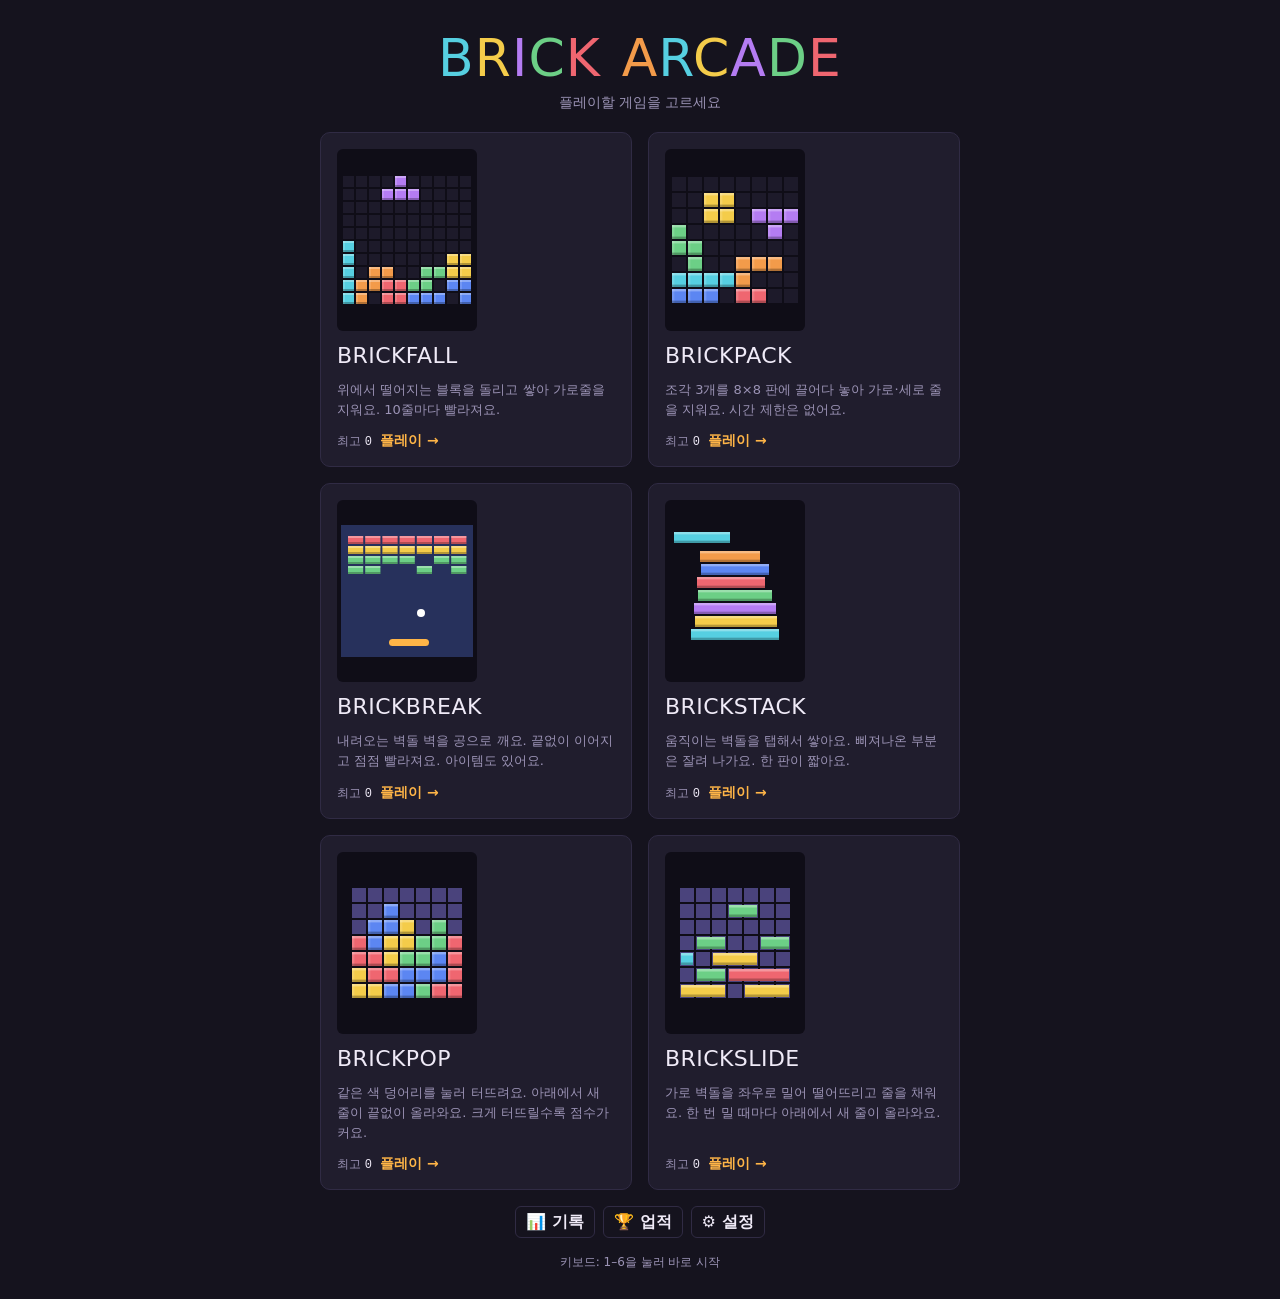
==== commit 57a38690: "Achievements, automated tests, light-theme contrast fixes - 54 achievements: 9 per game in three tie" ====
--- a/index.html
+++ b/index.html
@@ -22,7 +22,7 @@
 /* Layout: an arcade cabinet with a title screen (two game cards) and one screen per game; single dark look on purpose */
 :root{
   --bg:#15131e; --panel:#201d2d; --well:#0f0d17; --cell:#1d1a2a; --line:#302b44;
-  --ink:#efeaf7; --muted:#9b93b5; --accent:#ffb547; --veil:rgba(15,13,23,.88);
+  --ink:#efeaf7; --muted:#9b93b5; --accent:#ffb547; --accent-ink:#ffb547; --veil:rgba(15,13,23,.88);
   /* Brickpack only: a lighter dusk-violet set so the board reads clearly */
   --pack-bg:#4f4a82; --pack-well:#363162; --pack-cell:#4a437c; --pack-line:#6e67a8; --pack-muted:#d0cbea; --pack-veil:rgba(42,38,80,.9);
   /* Brickbreak & Brickstack: mid-tone blues so the play field never reads as black */
@@ -38,21 +38,21 @@
 :root[data-skin="light"],
 :root[data-skin="system"][data-theme="light"]{
   --bg:#f2f0f7; --panel:#ffffff; --well:#e2deee; --cell:#d6d0e6; --line:#cdc6df;
-  --ink:#211c31; --muted:#655d80; --accent:#d48806; --veil:rgba(242,240,247,.9);
+  --ink:#211c31; --muted:#655d80; --accent:#d48806; --accent-ink:#8f5400; --veil:rgba(242,240,247,.9);
   --pack-bg:#e7e3f6; --pack-well:#c8c1e4; --pack-cell:#ddd7f0; --pack-line:#b5acd6; --pack-muted:#554d74; --pack-veil:rgba(236,233,248,.92);
   --brk-bg:#dde5f6; --brk-field:#c2cfee; --brk-line:#a9b6dc; --brk-muted:#4a5680; --brk-veil:rgba(228,234,250,.92);
   --stk-bg:#dfe3f6; --stk-line:#b0b7de; --stk-muted:#4c537e; --stk-veil:rgba(230,233,250,.92);
-  --ball:#2a2550; --is-light:1; --logo-shadow:0 1px 0 rgba(33,28,49,.35);
+  --ball:#2a2550; --is-light:1; --logo-shadow:0 1px 0 rgba(33,28,49,.35); --logo-filter:brightness(.68) saturate(1.4);
   color-scheme:light;
 }
 @media (prefers-color-scheme: light){
   :root[data-skin="system"]:not([data-theme="dark"]){
     --bg:#f2f0f7; --panel:#ffffff; --well:#e2deee; --cell:#d6d0e6; --line:#cdc6df;
-    --ink:#211c31; --muted:#655d80; --accent:#d48806; --veil:rgba(242,240,247,.9);
+    --ink:#211c31; --muted:#655d80; --accent:#d48806; --accent-ink:#8f5400; --veil:rgba(242,240,247,.9);
     --pack-bg:#e7e3f6; --pack-well:#c8c1e4; --pack-cell:#ddd7f0; --pack-line:#b5acd6; --pack-muted:#554d74; --pack-veil:rgba(236,233,248,.92);
     --brk-bg:#dde5f6; --brk-field:#c2cfee; --brk-line:#a9b6dc; --brk-muted:#4a5680; --brk-veil:rgba(228,234,250,.92);
     --stk-bg:#dfe3f6; --stk-line:#b0b7de; --stk-muted:#4c537e; --stk-veil:rgba(230,233,250,.92);
-    --ball:#2a2550; --is-light:1; --logo-shadow:0 1px 0 rgba(33,28,49,.35);
+    --ball:#2a2550; --is-light:1; --logo-shadow:0 1px 0 rgba(33,28,49,.35); --logo-filter:brightness(.68) saturate(1.4);
     color-scheme:light;
   }
 }
@@ -81,7 +81,7 @@
 .card p{margin:0;color:var(--muted);font-size:13px;line-height:1.55}
 .card .meta{display:flex;justify-content:space-between;align-items:baseline;gap:8px;margin-top:auto;font-size:12px;color:var(--muted)}
 .card .meta b{font-family:var(--mono);font-weight:500;color:var(--ink);font-variant-numeric:tabular-nums}
-.card .play{color:var(--accent);font-weight:600;font-size:14px}
+.card .play{color:var(--accent-ink);font-weight:600;font-size:14px}
 .menu-foot{color:var(--muted);font-size:12px;margin:0}
 
 /* game screens */
@@ -100,7 +100,7 @@
 .mini{display:block;width:100%;height:auto}
 .stat{display:flex;flex-direction:column;gap:2px}
 .stat b{font-family:var(--mono);font-weight:500;font-size:20px;font-variant-numeric:tabular-nums;color:var(--ink)}
-.stat.score b{color:var(--accent)}
+.stat.score b{color:var(--accent-ink)}
 .keys{font-size:12px;color:var(--muted);display:grid;grid-template-columns:auto 1fr;gap:4px 8px;margin:0}
 .keys dt{font-family:var(--mono);color:var(--ink);font-size:11px}
 .keys dd{margin:0}
@@ -109,7 +109,7 @@
 .overlay{position:absolute;inset:2px;display:flex;flex-direction:column;align-items:center;justify-content:center;gap:12px;text-align:center;background:var(--veil);border-radius:6px;padding:16px}
 .overlay h2{margin:0;font-family:var(--display);font-weight:400;font-size:26px;color:var(--ink)}
 .overlay p{margin:0;color:var(--muted);font-size:13px;line-height:1.5}
-.overlay .big{font-family:var(--mono);font-size:28px;color:var(--accent)}
+.overlay .big{font-family:var(--mono);font-size:28px;color:var(--accent-ink)}
 .overlay .row{display:flex;gap:8px;flex-wrap:wrap;justify-content:center}
 .btn{font:600 15px var(--body);color:#1b1608;background:var(--accent);border:0;border-radius:6px;padding:10px 22px;cursor:pointer}
 .btn.ghost{background:transparent;color:var(--ink);border:1px solid var(--line)}
@@ -123,7 +123,7 @@
 body.pack,body.pop,body.sld{--bg:var(--pack-bg);--line:var(--pack-line);--muted:var(--pack-muted);--veil:var(--pack-veil)}
 .pstats{display:flex;gap:28px;justify-content:center;align-items:flex-end}
 .pstats .stat{align-items:center}
-.combo{font-family:var(--display);font-size:15px;color:var(--accent);min-width:7ch;text-align:center}
+.combo{font-family:var(--display);font-size:15px;color:var(--accent-ink);min-width:7ch;text-align:center}
 .pwell{position:relative}
 #packCv{display:block;width:min(100%,420px,calc((100vh - 190px) * 360 / 510));aspect-ratio:360/510;height:auto;touch-action:none;user-select:none;-webkit-user-select:none;cursor:grab}
 .hint{margin:0;color:var(--muted);font-size:12px;text-align:center}
@@ -142,11 +142,11 @@
 /* brickpop & brickslide */
 #popCv{display:block;width:min(100%,420px,calc((100vh - 220px) * 360 / 440));aspect-ratio:360/440;height:auto;touch-action:none;user-select:none;-webkit-user-select:none;cursor:pointer}
 #sldCv{display:block;width:min(100%,400px,calc((100vh - 200px) * 360 / 480));aspect-ratio:360/480;height:auto;touch-action:none;user-select:none;-webkit-user-select:none;cursor:grab}
-.preview{font-family:var(--mono);font-size:14px;color:var(--accent);min-width:9ch;text-align:center}
+.preview{font-family:var(--mono);font-size:14px;color:var(--accent-ink);min-width:9ch;text-align:center}
 .tools{display:flex;gap:8px;justify-content:center}
 
 /* settings */
-.logo{text-shadow:var(--logo-shadow)}
+.logo{text-shadow:var(--logo-shadow);filter:var(--logo-filter,none)}
 .bar-r{display:flex;align-items:center;gap:10px}
 .gear{font:600 16px var(--body);line-height:1;color:var(--ink);background:transparent;border:1px solid var(--line);border-radius:6px;padding:7px 10px;cursor:pointer}
 .gear:hover{border-color:var(--muted)}
@@ -172,6 +172,32 @@
 .sheet-card{max-height:100%;overflow:auto}
 .bar-r{gap:6px}
 .menu-tools{gap:8px}
+.ach-sum{margin:0;font-weight:600;font-size:15px}
+.ach-legend{text-align:center}
+.ach-list{display:grid;grid-template-columns:repeat(auto-fill,minmax(300px,1fr));gap:10px;width:min(100%,980px)}
+.ach-game{background:var(--panel);border:1px solid var(--line);border-radius:10px;padding:12px 14px;display:flex;flex-direction:column;gap:2px}
+.ach-game h3{margin:0 0 6px;font-family:var(--display);font-weight:400;font-size:17px;display:flex;justify-content:space-between;align-items:baseline}
+.ach-game h3 span{font:500 13px var(--mono);color:var(--muted)}
+.ach{display:grid;grid-template-columns:auto 1fr auto;gap:10px;align-items:center;padding:8px 0;border-top:1px solid var(--line);opacity:.5}
+.ach.got{opacity:1}
+.ach-stars{font-size:13px;letter-spacing:1px;color:var(--muted);white-space:nowrap}
+.ach.got .ach-stars{color:var(--accent-ink)}
+.ach b{font-size:14px}
+.ach p{margin:2px 0 0;font-size:12px;color:var(--muted);line-height:1.4}
+.ach-when{font:500 11px var(--mono);color:var(--muted);white-space:nowrap}
+.ach-toast{position:fixed;left:50%;top:max(14px,env(safe-area-inset-top,0px));transform:translateX(-50%);z-index:60;display:flex;align-items:center;gap:8px;background:var(--panel);color:var(--ink);border:1px solid var(--accent);border-radius:999px;padding:8px 16px;box-shadow:0 8px 28px rgba(0,0,0,.3);font-size:14px;max-width:calc(100vw - 32px);transition:opacity .25s,transform .25s}
+.ach-toast.out{opacity:0;transform:translate(-50%,-8px)}
+.ach-toast-k{color:var(--muted);font-size:12px;font-weight:600}
+.ach-toast-s{color:var(--accent-ink);letter-spacing:1px}
+@media (prefers-reduced-motion:reduce){ .ach-toast{transition:none} }
+.modes{display:flex;flex-direction:column;gap:10px}
+.mode-btn{display:flex;flex-direction:column;align-items:flex-start;gap:4px;text-align:left;width:100%;padding:14px 16px;border-radius:10px;border:1px solid var(--line);background:var(--bg);color:var(--ink);font:400 14px var(--body);cursor:pointer}
+.mode-btn:hover{border-color:var(--accent)}
+.mode-btn:focus-visible{outline:2px solid var(--ink);outline-offset:2px}
+.mode-btn b{font-family:var(--display);font-weight:400;font-size:18px}
+.mode-desc{color:var(--ink);line-height:1.45}
+.mode-meta{color:var(--muted);font-size:12px}
+.mode-meta em{font-style:normal;color:var(--accent-ink);font-weight:600}
 .intro-list{margin:0;padding-left:20px;display:flex;flex-direction:column;gap:8px;line-height:1.5}
 .stats-list{display:grid;grid-template-columns:repeat(auto-fill,minmax(250px,1fr));gap:10px;width:min(100%,820px)}
 .st-card{background:var(--panel);border:1px solid var(--line);border-radius:10px;padding:14px;display:flex;flex-direction:column;gap:10px}
@@ -253,7 +279,7 @@
         <div class="meta"><span>최고 <b id="mBestSld">0</b></span><span class="play">플레이 →</span></div>
       </button>
     </div>
-    <div class="menu-tools"><button class="gear" type="button" id="goStats">📊 기록</button><button class="gear" type="button" data-settings>⚙ 설정</button></div>
+    <div class="menu-tools"><button class="gear" type="button" id="goStats">📊 기록</button><button class="gear" type="button" id="goAch">🏆 업적</button><button class="gear" type="button" data-settings>⚙ 설정</button></div>
     <p class="menu-foot">키보드: 1–6을 눌러 바로 시작</p>
   </section>
 
@@ -289,8 +315,8 @@
         <div class="panel"><span class="label">다음</span><canvas id="nextCv" class="mini" width="96" height="192"></canvas></div>
         <div class="panel">
           <div class="stat score"><span class="label">점수</span><b id="sScore">0</b></div>
-          <div class="stat"><span class="label">줄</span><b id="sLines">0</b></div>
-          <div class="stat"><span class="label">레벨</span><b id="sLevel">1</b></div>
+          <div class="stat"><span class="label" id="sLinesL">줄</span><b id="sLines">0</b></div>
+          <div class="stat"><span class="label" id="sLevelL">레벨</span><b id="sLevel">1</b></div>
           <div class="stat"><span class="label">최고</span><b id="sBest">0</b></div>
         </div>
       </div>
@@ -318,7 +344,7 @@
     <div class="pwell">
       <canvas id="packCv" width="360" height="510" aria-label="Brickpack 게임 보드"></canvas>
       <div class="overlay" id="pOverlay" hidden>
-        <h2>게임 오버</h2>
+        <h2 id="pOvTitle">게임 오버</h2>
         <p id="pOvText">더 이상 놓을 자리가 없어요.</p>
         <div class="big" id="pOvScore">0</div>
         <div class="row">
@@ -336,7 +362,7 @@
     <div class="bar"><button class="back" type="button" data-nav="menu">← 메뉴</button><span class="bar-r"><span class="gname">BRICKBREAK</span><button class="gear" type="button" data-help aria-label="게임 방법">?</button><button class="gear" type="button" data-settings aria-label="설정">⚙</button></span></div>
     <div class="hud">
       <div class="stat score"><span class="label">점수</span><b id="bScore">0</b></div>
-      <div class="stat"><span class="label">레벨</span><b id="bStage">1</b></div>
+      <div class="stat"><span class="label" id="bStageL">레벨</span><b id="bStage">1</b></div>
       <div class="stat"><span class="label">목숨</span><b id="bLives" class="lives">♥♥♥</b></div>
       <div class="stat"><span class="label">최고</span><b id="bBest">0</b></div>
     </div>
@@ -379,8 +405,8 @@
     <div class="bar"><button class="back" type="button" data-nav="menu">← 메뉴</button><span class="bar-r"><span class="gname">BRICKPOP</span><button class="gear" type="button" data-help aria-label="게임 방법">?</button><button class="gear" type="button" data-settings aria-label="설정">⚙</button></span></div>
     <div class="hud">
       <div class="stat score"><span class="label">점수</span><b id="oScore">0</b></div>
-      <div class="stat"><span class="label">레벨</span><b id="oLevel">1</b></div>
-      <div class="stat"><span class="label">다음 줄까지</span><b id="oNext">4번</b></div>
+      <div class="stat"><span class="label" id="oLevelL">레벨</span><b id="oLevel">1</b></div>
+      <div class="stat"><span class="label" id="oNextL">다음 줄까지</span><b id="oNext">4번</b></div>
       <div class="preview" id="oPreview" aria-live="polite"></div>
       <div class="stat"><span class="label">최고</span><b id="oBest">0</b></div>
     </div>
@@ -441,6 +467,29 @@
       </div>
     </div>
   </section>
+
+  <!-- ============ ACHIEVEMENTS ============ -->
+  <section class="screen" id="scrAch" hidden>
+    <div class="bar"><button class="back" type="button" data-nav="menu">← 메뉴</button><span class="bar-r"><span class="gname">업적</span></span></div>
+    <p class="ach-sum" id="achSum"></p>
+    <p class="note ach-legend">★ 처음 해 볼 만한 것 · ★★ 연습이 필요한 것 · ★★★ 실력과 운이 함께 필요한 것</p>
+    <div class="ach-list" id="achList"></div>
+  </section>
+  <div class="ach-toast" id="achToast" hidden role="status" aria-live="polite">
+    <span class="ach-toast-k">업적 달성</span><span class="ach-toast-s" id="achStars"></span><b id="achName"></b>
+  </div>
+
+  <!-- ============ MODE PICKER (games with a stage and an endless mode) ============ -->
+  <div class="sheet" id="modeSheet" hidden role="dialog" aria-modal="true" aria-labelledby="modeTitle">
+    <div class="sheet-card">
+      <h2 id="modeTitle"></h2>
+      <div class="modes">
+        <button class="mode-btn" type="button" data-gm="stage"><b>스테이지</b><span class="mode-desc"></span><span class="mode-meta"></span></button>
+        <button class="mode-btn" type="button" data-gm="endless"><b>무한</b><span class="mode-desc"></span><span class="mode-meta"></span></button>
+      </div>
+      <button class="btn ghost" id="modeCancel" type="button">취소</button>
+    </div>
+  </div>
 
   <!-- ============ HOW TO PLAY (first visit, or the ? button) ============ -->
   <div class="sheet" id="intro" hidden role="dialog" aria-modal="true" aria-labelledby="introTitle">
@@ -523,6 +572,18 @@
   return ((t ^ (t >>> 14)) >>> 0) / 4294967296;
 }
 
+// game modes: four games offer a stage mode next to the endless one (picked from the menu)
+const GM = { fall: 'endless', pack: 'endless', brk: 'endless', pop: 'endless' };
+const STAGE_KEY = { fall: 'brickfall', pack: 'brickpack', brk: 'brickbreak', pop: 'brickpop' };
+// stage-mode records: best score and furthest stage reached
+const stageRec = g => ({ best: load(STAGE_KEY[g] + '-stage-best'), max: load(STAGE_KEY[g] + '-stage-max') });
+function stageRecSave(g, score, stage) {
+  const r = stageRec(g), rec = score > r.best;
+  if (rec) save(STAGE_KEY[g] + '-stage-best', score);
+  if (stage > r.max) save(STAGE_KEY[g] + '-stage-max', stage);
+  return rec;
+}
+
 // colour-blind help: a small shape on each block colour (Settings → 블록 무늬)
 let MARKS = false;
 const MARK_OF = { '#ef6670': 'circle', '#f4cc4a': 'tri', '#5c86f2': 'square', '#6ccf86': 'diamond', '#b47cf2': 'plus', '#56cfe1': 'ring', '#f39b4a': 'x' };
@@ -560,7 +621,7 @@
 }
 
 // ================= navigation =================
-const screens = { menu: $('scrMenu'), fall: $('scrFall'), pack: $('scrPack'), brk: $('scrBrk'), stk: $('scrStk'), pop: $('scrPop'), sld: $('scrSld'), stats: $('scrStats') };
+const screens = { menu: $('scrMenu'), fall: $('scrFall'), pack: $('scrPack'), brk: $('scrBrk'), stk: $('scrStk'), pop: $('scrPop'), sld: $('scrSld'), stats: $('scrStats'), ach: $('scrAch') };
 let current = 'menu';
 function show(name, fromHash) {
   if (!screens[name]) name = 'menu';
@@ -576,25 +637,29 @@
   document.body.classList.toggle('sld', name === 'sld');
   if (name === 'menu') refreshMenu();
   if (name === 'stats') renderStats();
+  if (name === 'ach') renderAch();
   maybeIntro(name);
   if (!fromHash && location.hash.slice(1) !== name) location.hash = name;
   window.scrollTo(0, 0);
 }
 addEventListener('hashchange', () => show(location.hash.slice(1), true));
 document.querySelectorAll('[data-nav]').forEach(b => b.addEventListener('click', () => show(b.dataset.nav)));
-$('goFall').addEventListener('click', () => show('fall'));
-$('goPack').addEventListener('click', () => show('pack'));
-$('goBrk').addEventListener('click', () => show('brk'));
-$('goStk').addEventListener('click', () => show('stk'));
-$('goPop').addEventListener('click', () => show('pop'));
-$('goSld').addEventListener('click', () => show('sld'));
+// games with two modes ask which one first; the others open straight away
+function goGame(g) { if (GM[g]) openModePicker(g); else show(g); }
+$('goFall').addEventListener('click', () => goGame('fall'));
+$('goPack').addEventListener('click', () => goGame('pack'));
+$('goBrk').addEventListener('click', () => goGame('brk'));
+$('goStk').addEventListener('click', () => goGame('stk'));
+$('goPop').addEventListener('click', () => goGame('pop'));
+$('goSld').addEventListener('click', () => goGame('sld'));
 
 function refreshMenu() {
-  $('mBestFall').textContent = fmt(best);
-  $('mBestPack').textContent = fmt(pBest);
-  $('mBestBrk').textContent = fmt(bBest);
+  const withStage = (v, g) => { const m = stageRec(g).max; return fmt(v) + (m ? ` · 스테이지 ${m}` : ''); };
+  $('mBestFall').textContent = withStage(best, 'fall');
+  $('mBestPack').textContent = withStage(pBest, 'pack');
+  $('mBestBrk').textContent = withStage(bBest, 'brk');
   $('mBestStk').textContent = fmt(tBest);
-  $('mBestPop').textContent = fmt(oBest);
+  $('mBestPop').textContent = withStage(oBest, 'pop');
   $('mBestSld').textContent = fmt(lBest);
 }
 function drawArt(id, rows, cell) {
@@ -642,11 +707,26 @@
 
 let best = load('brickfall-best');
 let S;
-function fresh() {
+function fresh(gm = 'endless') {
   return { board: Array.from({length: ROWS}, () => Array(COLS).fill(null)),
     queue: [], cur: null, hold: null, canHold: true, score: 0, lines: 0, level: 1,
-    mode: 'ready', dropAcc: 0, lockT: 0, lockResets: 0, clearing: null, clearT: 0 };
-}
+    mode: 'ready', dropAcc: 0, lockT: 0, lockResets: 0, clearing: null, clearT: 0,
+    gm, stage: 1, stageLines: 0 };
+}
+// Stage mode: clear FALL_GOAL lines to pass. Each stage starts with more junk rows (one gap each) and falls faster.
+const FALL_GOAL = 10, JUNK = '#8a85a6';
+const junkRows = n => Math.min(10, n + 1);
+const fallBest = () => S.gm === 'stage' ? stageRec('fall').best : best;
+function setupFallStage(n) {
+  S.stage = n; S.stageLines = 0; S.level = n; S.hold = null; S.canHold = true; S.cur = null;
+  S.board = Array.from({length: ROWS}, () => Array(COLS).fill(null));
+  for (let k = 0; k < junkRows(n); k++) {
+    const gap = Math.floor(Math.random() * COLS);
+    S.board[ROWS - 1 - k] = Array.from({length: COLS}, (_, c) => c === gap ? null : 'G');
+  }
+  spawn(nextType());
+}
+const cellColor = t => t === 'G' ? JUNK : COLORS[t];
 const rotM = (m, dir) => {
   const n = m.length, out = m.map(r => r.slice());
   for (let r = 0; r < n; r++) for (let c = 0; c < n; c++)
@@ -725,30 +805,54 @@
   while (S.board.length < ROWS) S.board.unshift(Array(COLS).fill(null));
   S.score += LINE_PTS[n] * S.level;
   S.lines += n;
-  S.level = Math.floor(S.lines / 10) + 1;
   S.clearing = null;
+  achEv('fall', 'clear', { n, prev: S.lastClear || 0, empty: S.board.every(row => row.every(v => !v)) });
+  S.lastClear = n;
+  if (S.gm === 'stage') {
+    S.stageLines += n;
+    if (S.stageLines >= FALL_GOAL) {
+      S.clearBonus = 500 * S.stage; S.score += S.clearBonus;
+      achEv('fall', 'stageclear', { stage: S.stage });
+      S.mode = 'clear'; S.cur = null; sfx('stage');
+      stageRecSave('fall', S.score, S.stage + 1);
+      showOverlay(); fallSave(); return;
+    }
+  } else { S.level = Math.floor(S.lines / 10) + 1; achEv('fall', 'score', { score: S.score, level: S.level, stage: false }); }
   spawn(nextType()); S.canHold = true;
   fallSave();
 }
 const gravityMs = lv => Math.max(8, Math.pow(Math.max(0.8 - (lv - 1) * 0.007, 0.05), lv - 1) * 1000);
 
-function start() { S = fresh(); S.mode = 'play'; spawn(nextType()); showOverlay(); fallSave(); }
-// the game in progress is saved on every lock and pause, and comes back paused
-const FALL_SAVE = 'brickfall-save';
+function start() {
+  S = fresh(S.gm); S.mode = 'play';
+  if (S.gm === 'stage') setupFallStage(1); else spawn(nextType());
+  showOverlay(); fallSave();
+}
+function nextFallStage() { S.mode = 'play'; setupFallStage(S.stage + 1); showOverlay(); fallSave(); }
+// the game in progress is saved on every lock and pause, and comes back paused (one save per mode)
+const fallKey = gm => gm === 'stage' ? 'brickfall-stage-save' : 'brickfall-save';
 function fallSave() {
-  if (S.mode !== 'play' && S.mode !== 'pause') { dropKey(FALL_SAVE); return; }
-  saveJSON(FALL_SAVE, Object.assign({}, S, { mode: 'pause', clearing: null }));
-}
-function fallResume() {
-  const s = loadJSON(FALL_SAVE);
+  if (S.mode !== 'play' && S.mode !== 'pause' && S.mode !== 'clear') { dropKey(fallKey(S.gm)); return; }
+  saveJSON(fallKey(S.gm), Object.assign({}, S, { mode: S.mode === 'clear' ? 'clear' : 'pause', clearing: null }));
+}
+function fallResume(gm = 'endless') {
+  const s = loadJSON(fallKey(gm));
   if (!s || !Array.isArray(s.board) || s.board.length !== ROWS || !Array.isArray(s.queue)) return false;
-  S = Object.assign(fresh(), s, { mode: 'pause', clearing: null });
-  if (!S.cur) spawn(nextType());
+  S = Object.assign(fresh(gm), s, { gm, mode: s.mode === 'clear' ? 'clear' : 'pause', clearing: null });
+  if (!S.cur && S.mode !== 'clear') spawn(nextType());
   return true;
 }
+// switch Brickfall to a mode: keep the current game if it is already that mode, else pick up its save
+function fallMode(gm) {
+  if (S.gm === gm && S.mode !== 'over') return;
+  if (!fallResume(gm)) S = fresh(gm);
+  releaseAll(); showOverlay();
+}
 function gameOver() {
-  S.mode = 'over'; S.cur = null; sfx('over'); dropKey(FALL_SAVE); recordGame('fall', S.score);
-  if (S.score > best) { best = S.score; save('brickfall-best', best); }
+  S.mode = 'over'; S.cur = null; sfx('over'); dropKey(fallKey(S.gm));
+  recordGame(S.gm === 'stage' ? 'fall-stage' : 'fall', S.score);
+  if (S.gm === 'stage') S.newBest = stageRecSave('fall', S.score, S.stage);
+  else { S.newBest = S.score > best; if (S.newBest) { best = S.score; save('brickfall-best', best); } }
   showOverlay();
 }
 function togglePause() {
@@ -762,32 +866,42 @@
   if (S.mode === 'play') { ov.hidden = true; return; }
   ov.hidden = false; ovScore.hidden = true;
   if (S.mode === 'ready') {
-    ovTitle.textContent = 'BRICKFALL';
-    ovText.innerHTML = '줄을 채우면 사라집니다.<br>10줄마다 레벨이 오르고 빨라집니다.';
+    ovTitle.textContent = S.gm === 'stage' ? 'BRICKFALL · 스테이지' : 'BRICKFALL';
+    ovText.innerHTML = S.gm === 'stage' ? `스테이지마다 ${FALL_GOAL}줄을 지우면 통과예요.<br>아래에 쌓인 회색 줄이 점점 늘어나고 빨라져요.`
+      : '줄을 채우면 사라집니다.<br>10줄마다 레벨이 오르고 빨라집니다.';
     ovBtn.textContent = '시작';
+  } else if (S.mode === 'clear') {
+    ovTitle.textContent = `스테이지 ${S.stage} 클리어!`;
+    ovText.textContent = `보너스 +${fmt(S.clearBonus || 0)}점. 다음 스테이지는 회색 줄 ${junkRows(S.stage + 1)}개로 시작해요.`;
+    ovScore.hidden = false; ovScore.textContent = fmt(S.score);
+    ovBtn.textContent = `스테이지 ${S.stage + 1} 시작`;
   } else if (S.mode === 'pause') {
     ovTitle.textContent = '일시정지';
     ovText.textContent = 'P 또는 Esc로 계속합니다.';
     ovBtn.textContent = '계속';
   } else {
     ovTitle.textContent = '게임 오버';
-    ovText.textContent = S.score >= best && S.score > 0 ? '새 최고 기록입니다.' : `레벨 ${S.level} · ${S.lines}줄`;
+    ovText.textContent = (S.gm === 'stage' ? `스테이지 ${S.stage}에서 끝났어요.` : `레벨 ${S.level} · ${S.lines}줄.`) + (S.newBest && S.score > 0 ? ' 새 최고 기록입니다.' : '');
     ovScore.hidden = false; ovScore.textContent = fmt(S.score);
     ovBtn.textContent = '다시 시작';
   }
 }
-ovBtn.addEventListener('click', () => { if (S.mode === 'pause') togglePause(); else start(); });
+ovBtn.addEventListener('click', () => { if (S.mode === 'pause') togglePause(); else if (S.mode === 'clear') nextFallStage(); else start(); });
 
 const shown = {};
 function setText(id, v) { if (shown[id] !== v) { shown[id] = v; $(id).textContent = typeof v === 'number' ? fmt(v) : v; } }
 function updateStats() {
-  setText('sScore', S.score); setText('sLines', S.lines); setText('sLevel', S.level); setText('sBest', Math.max(best, S.score));
+  const st = S.gm === 'stage';
+  setText('sLinesL', st ? '목표' : '줄'); setText('sLevelL', st ? '스테이지' : '레벨');
+  setText('sScore', S.score); setText('sLines', st ? `${Math.min(S.stageLines, FALL_GOAL)}/${FALL_GOAL}` : S.lines);
+  setText('sLevel', st ? S.stage : S.level); setText('sBest', Math.max(fallBest(), S.score));
 }
 
 const held = { left: false, right: false, down: false };
 let dasDir = 0, dasT = 0, arrT = 0, softT = 0;
 function releaseAll() { held.left = held.right = held.down = false; dasDir = 0; }
 function press(act) {
+  if (S.mode === 'clear') { if (act === 'drop' || act === 'start') nextFallStage(); return; }
   if (S.mode === 'ready' || S.mode === 'over') { if (act === 'drop' || act === 'start') start(); return; }
   if (act === 'pause') { togglePause(); return; }
   if (S.mode !== 'play' || !S.cur) {
@@ -816,16 +930,16 @@
   Space:'drop', KeyC:'hold', ShiftLeft:'hold', ShiftRight:'hold', KeyP:'pause', Escape:'pause', Enter:'start' };
 addEventListener('keydown', e => {
   if (current === 'menu') {
-    if (e.key === '1') show('fall'); else if (e.key === '2') show('pack');
-    else if (e.key === '3') show('brk'); else if (e.key === '4') show('stk');
-    else if (e.key === '5') show('pop'); else if (e.key === '6') show('sld');
+    if (e.key === '1') goGame('fall'); else if (e.key === '2') goGame('pack');
+    else if (e.key === '3') goGame('brk'); else if (e.key === '4') goGame('stk');
+    else if (e.key === '5') goGame('pop'); else if (e.key === '6') goGame('sld');
     return;
   }
   if (current !== 'fall') return;
   const act = KEYMAP[e.code]; if (!act) return;
   e.preventDefault();
   if (e.repeat) return;
-  if (act === 'start') { if (S.mode === 'pause') togglePause(); else if (S.mode !== 'play') start(); return; }
+  if (act === 'start') { if (S.mode === 'pause') togglePause(); else if (S.mode === 'clear') nextFallStage(); else if (S.mode !== 'play') start(); return; }
   press(act);
 });
 addEventListener('keyup', e => { if (current !== 'fall') return; const act = KEYMAP[e.code]; if (act) release(act); });
@@ -869,7 +983,7 @@
   const flash = S.clearing ? (Math.floor(S.clearT / 60) % 2 === 0) : false;
   for (let r = 0; r < ROWS; r++) for (let c = 0; c < COLS; c++) {
     const t = S.board[r][c]; if (!t) continue;
-    block(ctx, c * CELL, r * CELL, CELL, (S.clearing && S.clearing.includes(r) && flash) ? '#ffffff' : COLORS[t]);
+    block(ctx, c * CELL, r * CELL, CELL, (S.clearing && S.clearing.includes(r) && flash) ? '#ffffff' : cellColor(t));
   }
   if (S.cur && S.mode !== 'over') {
     const { m, x, type } = S.cur; let gy = S.cur.y;
@@ -923,8 +1037,33 @@
 let P, drag = null;
 function packFresh() {
   const p = { grid: Array.from({length: PB}, () => Array(PB).fill(null)), tray: [null, null, null],
-    score: 0, combo: 0, sinceClear: 0, mode: 'play', fx: [], texts: [], daily: null, rs: 0 };
+    score: 0, combo: 0, sinceClear: 0, mode: 'play', fx: [], texts: [], daily: null, rs: 0, gm: 'endless', stage: 1 };
   return p;
+}
+// Stage mode: grey stones sit on the board. Clear every stone (by filling the lines through them) to pass.
+const STONE = '#8a85a6';
+const stoneCount = n => Math.min(22, 2 + 2 * n);
+const stonesLeft = () => P.grid.reduce((a, row) => a + row.filter(v => v === STONE).length, 0);
+const packBest = () => P.gm === 'stage' ? stageRec('pack').best : pBest;
+function packFillStage(n) {
+  P.stage = n; P.combo = 0; P.sinceClear = 0;
+  for (let t = 0; t < 50; t++) {
+    P.grid = Array.from({length: PB}, () => Array(PB).fill(null));
+    let k = 0;
+    while (k < stoneCount(n)) {
+      const r = Math.floor(Math.random() * PB), c = Math.floor(Math.random() * PB);
+      if (!P.grid[r][c]) { P.grid[r][c] = STONE; k++; }
+    }
+    // no line may start out full
+    const full = P.grid.some(row => row.every(Boolean)) || P.grid[0].some((_, x) => P.grid.every(row => row[x]));
+    if (!full) break;
+  }
+  deal();
+  P.texts.push({ text: `스테이지 ${n} · 회색 ${stoneCount(n)}개`, x: PW / 2, y: BY + PB * PC / 2, t: performance.now() + 200, color: tok('--accent', '#ffb547') });
+}
+function packTools() {
+  const st = P.gm === 'stage';
+  $('pDaily').hidden = st; $('pNew').textContent = st ? '처음부터' : '새 판';
 }
 // daily board: pieces come from a sequence seeded by the date
 const packRand = () => P.daily ? rngNext(P) : Math.random();
@@ -950,37 +1089,56 @@
     if (set.some(fitsAny) || t === 39) { P.tray = set; return; }
   }
 }
-function packStart(daily) {
-  P = packFresh(); drag = null;
-  if (daily === true) { P.daily = today(); P.rs = seedOf('pack' + P.daily); }
-  deal();
-  $('pOverlay').hidden = true; updatePackStats(); packSave();
+function packStart(daily, gm = P ? P.gm : 'endless') {
+  P = packFresh(); P.gm = gm; drag = null;
+  if (daily === true && gm !== 'stage') { P.daily = today(); P.rs = seedOf('pack' + P.daily); }
+  if (gm === 'stage') packFillStage(1); else deal();
+  $('pOverlay').hidden = true; $('pRestart').textContent = '다시 시작'; packTools(); updatePackStats(); packSave();
   if (P.daily) P.texts.push({ text: `오늘의 판 · ${P.daily.slice(5).replace('-', '/')}`, x: PW / 2, y: BY + PB * PC / 2, t: performance.now() + 200, color: tok('--accent', '#ffb547') });
 }
-const PACK_SAVE = 'brickpack-save';
+const packKey = gm => gm === 'stage' ? 'brickpack-stage-save' : 'brickpack-save';
 function packSave() {
-  if (P.mode !== 'play') { dropKey(PACK_SAVE); return; }
-  saveJSON(PACK_SAVE, { grid: P.grid, tray: P.tray, score: P.score, combo: P.combo, sinceClear: P.sinceClear, daily: P.daily, rs: P.rs });
+  if (P.mode !== 'play' && P.mode !== 'clear') { dropKey(packKey(P.gm)); return; }
+  saveJSON(packKey(P.gm), { grid: P.grid, tray: P.tray, score: P.score, combo: P.combo, sinceClear: P.sinceClear, daily: P.daily, rs: P.rs,
+    mode: P.mode, stage: P.stage, clearBonus: P.clearBonus || 0 });
 }
 // pick up a saved game; false if there is none (or it is unreadable)
-function packResume() {
-  const s = loadJSON(PACK_SAVE);
+function packResume(gm = 'endless') {
+  const s = loadJSON(packKey(gm));
   if (!s || !Array.isArray(s.grid) || s.grid.length !== PB || !Array.isArray(s.tray)) return false;
-  P = Object.assign(packFresh(), { grid: s.grid, tray: s.tray, score: +s.score || 0, combo: +s.combo || 0, sinceClear: +s.sinceClear || 0, daily: s.daily || null, rs: s.rs | 0 });
-  drag = null; $('pOverlay').hidden = true; updatePackStats();
-  if (!P.tray.some(t => t && fitsAny(t))) packOver();
+  P = Object.assign(packFresh(), { grid: s.grid, tray: s.tray, score: +s.score || 0, combo: +s.combo || 0, sinceClear: +s.sinceClear || 0, daily: s.daily || null, rs: s.rs | 0,
+    gm, stage: +s.stage || 1, mode: s.mode === 'clear' ? 'clear' : 'play', clearBonus: +s.clearBonus || 0 });
+  drag = null; $('pOverlay').hidden = true; $('pRestart').textContent = '다시 시작'; packTools(); updatePackStats();
+  if (P.mode === 'clear') packShowClear();
+  else if (!P.tray.some(t => t && fitsAny(t))) packOver();
   return true;
 }
+function packMode(gm) {
+  if (P.gm === gm && P.mode !== 'over') return;
+  if (!packResume(gm)) packStart(false, gm);
+}
+function packShowClear() {
+  $('pOvTitle').textContent = `스테이지 ${P.stage} 클리어!`;
+  $('pOvText').textContent = `보너스 +${fmt(P.clearBonus || 0)}점. 다음 스테이지는 회색 돌 ${stoneCount(P.stage + 1)}개로 시작해요.`;
+  $('pOvScore').textContent = fmt(P.score);
+  $('pRestart').textContent = `스테이지 ${P.stage + 1}`;
+  $('pOverlay').hidden = false;
+}
 function packOver() {
-  P.mode = 'over'; sfx('over'); dropKey(PACK_SAVE); recordGame('pack', P.score);
-  if (P.score > pBest) { pBest = P.score; save('brickpack-best', pBest); $('pOvText').textContent = '새 최고 기록입니다.'; }
-  else $('pOvText').textContent = '더 이상 놓을 자리가 없어요.';
+  P.mode = 'over'; sfx('over'); dropKey(packKey(P.gm)); recordGame(P.gm === 'stage' ? 'pack-stage' : 'pack', P.score);
+  $('pOvTitle').textContent = '게임 오버'; $('pRestart').textContent = '다시 시작';
+  const rec = P.gm === 'stage' ? stageRecSave('pack', P.score, P.stage) : P.score > pBest;
+  if (P.gm !== 'stage' && rec) { pBest = P.score; save('brickpack-best', pBest); }
+  $('pOvText').textContent = (P.gm === 'stage' ? `더 이상 놓을 자리가 없어요. 스테이지 ${P.stage}, 회색 돌 ${stonesLeft()}개 남았어요.` : '더 이상 놓을 자리가 없어요.') + (rec && P.score > 0 ? ' 새 최고 기록입니다.' : '');
   if (P.daily) $('pOvText').textContent += dailyLine('pack', P.daily, P.score);
   $('pOvScore').textContent = fmt(P.score);
   updatePackStats();
   setTimeout(() => { if (P.mode === 'over') $('pOverlay').hidden = false; }, 550);
 }
-$('pRestart').addEventListener('click', () => packStart(P.daily === today()));
+$('pRestart').addEventListener('click', () => {
+  if (P.mode === 'clear') { P.mode = 'play'; $('pOverlay').hidden = true; $('pRestart').textContent = '다시 시작'; packFillStage(P.stage + 1); updatePackStats(); packSave(); }
+  else packStart(P.daily === today());
+});
 $('pNew').addEventListener('click', () => packStart(false));
 $('pDaily').addEventListener('click', () => packStart(true));
 
@@ -1022,14 +1180,23 @@
   }
   P.score += gain;
   sfx(n ? 'clear' : 'place', n + (P.combo >= 2 ? 1 : 0));
+  achEv('pack', 'place', { n, combo: n ? P.combo : 0, score: P.score, empty: n > 0 && P.grid.every(row => row.every(v => !v)) });
+  if (P.gm === 'stage' && n && !stonesLeft()) {
+    P.clearBonus = 200 * P.stage; P.score += P.clearBonus; P.mode = 'clear';
+    achEv('pack', 'stageclear', { stage: P.stage });
+    stageRecSave('pack', P.score, P.stage + 1);
+    updatePackStats(); packSave(); sfx('stage');
+    setTimeout(() => { if (P.mode === 'clear') packShowClear(); }, 650);
+    return;
+  }
   if (P.tray.every(t => !t)) deal();
   updatePackStats();
   if (!P.tray.some(t => t && fitsAny(t))) packOver(); else packSave();
 }
 function updatePackStats() {
   setText('pScore', P.score);
-  setText('pBest', Math.max(pBest, P.score));
-  setText('pCombo', P.combo >= 2 ? `콤보 ×${P.combo}` : P.daily ? '오늘의 판' : '');
+  setText('pBest', Math.max(packBest(), P.score));
+  setText('pCombo', P.combo >= 2 ? `콤보 ×${P.combo}` : P.gm === 'stage' ? `스테이지 ${P.stage} · 회색 ${stonesLeft()}개` : P.daily ? '오늘의 판' : '');
 }
 
 // dragging
@@ -1143,6 +1310,19 @@
 // Bricks reaching the danger line end the game; the wall speeds up every ROWS_PER_LEVEL rows.
 const BCOLS = 10, DANGER_Y = PAD_Y - 40, ROWS_PER_LEVEL = 6, START_ROWS = 5;
 const dropEvery = lv => Math.max(3500, 9000 - (lv - 1) * 600);
+// Stage mode: hand-made walls. '.' empty, 1–3 = hits needed, X = unbreakable. After the last map they loop, faster.
+const STAGES = [
+  ['..........', '1111111111', '1111111111', '1111111111', '1111111111'],
+  ['....22....', '...1111...', '..222222..', '.11111111.', '2222222222'],
+  ['1.1.1.1.1.', '.2.2.2.2.2', '1.1.1.1.1.', 'XX......XX', '3333333333'],
+  ['3333333333', '2........2', '2.111111.2', '2.1XXXX1.2', '2.111111.2', '2........2', '3333333333'],
+  ['....33....', '...2222...', '..111111..', '.22222222.', '..111111..', '...2222...', '....33....'],
+  ['X.X.X.X.X.', '2222222222', '.X.X.X.X.X', '3333333333', '1111111111', '1111111111'],
+  ['11......11', '221....122', '3321..1233', '3321..1233', '221....122', '11......11'],
+  ['.1.1.1.1.1', '2.2.2.2.2.', '.3.3.3.3.3', 'X.X.X.X.X.', '.2.2.2.2.2', '1.1.1.1.1.'],
+  ['2222222222', '2XXXXXXXX2', '2.3.33.3.2', '2.333333.2', '2..3333..2', '2XXX..XXX2', '1111111111'],
+  ['3.......33', '33.....333', '333...3332', '2333.33322', '1233333221', '1122222211', '..111111..'],
+];
 const HP_COLOR = { 1: '#6ccf86', 2: '#f4cc4a', 3: '#ef6670' };
 const ITEM_KIND = [
   { k: 'W', label: '⟷', color: '#5c86f2', w: 4 },
@@ -1154,11 +1334,22 @@
 let bBest = load('brickbreak-best');
 let B = brkFresh();
 
-function brkFresh() {
+function brkFresh(gm = 'endless') {
   return { level: 1, rows: 0, dropT: 0, slide: 0, score: 0, lives: 3, bricks: [], balls: [], items: [], fx: [],
-    px: BW / 2, pw: 64, wideT: 0, mode: 'ready', msg: null, msgT: 0, pop: null, reason: '', keys: { l: false, r: false } };
-}
-const brkSpeed = () => Math.min(520, 300 + (B.level - 1) * 14);
+    px: BW / 2, pw: 64, wideT: 0, mode: 'ready', msg: null, msgT: 0, pop: null, reason: '', keys: { l: false, r: false },
+    gm, stage: 0, loop: 0 };
+}
+const stageNo = () => B.loop * STAGES.length + B.stage + 1;
+const brkSpeed = () => B.gm === 'stage' ? Math.min(540, 300 + B.stage * 14 + B.loop * 60) : Math.min(520, 300 + (B.level - 1) * 14);
+const brkBest = () => B.gm === 'stage' ? stageRec('brk').best : bBest;
+function loadMap() {
+  B.lostInStage = false;
+  B.bricks = []; B.items = []; B.fx = []; B.slide = 0;
+  STAGES[B.stage].forEach((row, r) => [...row].forEach((ch, c) => {
+    if (ch !== '.') B.bricks.push({ x: BOX + c * BRW, y: BOY + r * BRH, hp: ch === 'X' ? Infinity : +ch });
+  }));
+  resetBall();
+}
 function addRow(animate) {
   const lv = B.level;
   const pGap = Math.max(.08, .3 - lv * .02), p3 = Math.min(.35, (lv - 1) * .05), p2 = Math.min(.45, .15 + (lv - 1) * .05);
@@ -1173,7 +1364,7 @@
   }
   B.rows++;
   const nl = 1 + Math.floor(Math.max(0, B.rows - START_ROWS) / ROWS_PER_LEVEL);
-  if (nl > B.level) { B.level = nl; B.pop = { text: `레벨 ${nl}`, t: performance.now() }; sfx('stage'); }
+  if (nl > B.level) { B.level = nl; B.pop = { text: `레벨 ${nl}`, t: performance.now() }; sfx('stage'); achEv('brk', 'level', { level: nl }); }
   B.dropT = dropEvery(B.level);
   if (B.mode === 'play') brkSave();
 }
@@ -1192,37 +1383,50 @@
     b.vx = s * Math.sin(a); b.vy = -s * Math.cos(a); b.stuck = false;
   }
 }
-function brkStart() { B = brkFresh(); B.mode = 'play'; loadStage(); brkOverlay(); brkSave(); }
-// saved on every pause and every new row; on return the ball waits on the paddle
-const BRK_SAVE = 'brickbreak-save';
+function brkStart() { B = brkFresh(B.gm); B.mode = 'play'; if (B.gm === 'stage') loadMap(); else loadStage(); brkOverlay(); brkSave(); }
+// saved on every pause, life lost and new row / stage; on return the ball waits on the paddle (one save per mode)
+const brkKey = gm => gm === 'stage' ? 'brickbreak-stage-save' : 'brickbreak-save';
 function brkSave() {
-  if (B.mode !== 'play' && B.mode !== 'pause') { dropKey(BRK_SAVE); return; }
-  saveJSON(BRK_SAVE, { level: B.level, rows: B.rows, dropT: B.dropT, score: B.score, lives: B.lives, px: B.px,
-    bricks: B.bricks.map(k => ({ x: k.x, y: k.y, hp: k.hp })) });
-}
-function brkResume() {
-  const s = loadJSON(BRK_SAVE);
+  if (B.mode !== 'play' && B.mode !== 'pause') { dropKey(brkKey(B.gm)); return; }
+  saveJSON(brkKey(B.gm), { level: B.level, rows: B.rows, dropT: B.dropT, score: B.score, lives: B.lives, px: B.px,
+    stage: B.stage, loop: B.loop,
+    bricks: B.bricks.map(k => ({ x: k.x, y: k.y, hp: k.hp === Infinity ? -1 : k.hp })) });
+}
+function brkResume(gm = 'endless') {
+  const s = loadJSON(brkKey(gm));
   if (!s || !Array.isArray(s.bricks)) return false;
-  B = brkFresh();
+  B = brkFresh(gm);
   Object.assign(B, { level: +s.level || 1, rows: +s.rows || 0, dropT: +s.dropT || dropEvery(+s.level || 1), score: +s.score || 0,
-    lives: +s.lives || 1, px: +s.px || BW / 2, bricks: s.bricks.filter(k => k && k.hp > 0), mode: 'pause' });
+    lives: +s.lives || 1, px: +s.px || BW / 2, stage: Math.min(STAGES.length - 1, +s.stage || 0), loop: +s.loop || 0,
+    bricks: s.bricks.filter(k => k && k.hp !== 0).map(k => ({ x: k.x, y: k.y, hp: k.hp === -1 ? Infinity : k.hp })), mode: 'pause' });
   resetBall();
   return true;
+}
+function brkMode(gm) {
+  if (B.gm === gm && B.mode !== 'over') return;
+  if (!brkResume(gm)) B = brkFresh(gm);
+  brkOverlay();
 }
 function brkPause() {
   if (B.mode === 'play') B.mode = 'pause'; else if (B.mode === 'pause') B.mode = 'play';
   B.keys.l = B.keys.r = false; brkOverlay(); brkSave();
 }
 function brkOver() {
-  B.mode = 'over'; sfx('over'); dropKey(BRK_SAVE); recordGame('brk', B.score);
-  if (B.score > bBest) { bBest = B.score; save('brickbreak-best', bBest); }
+  B.mode = 'over'; sfx('over'); dropKey(brkKey(B.gm));
+  recordGame(B.gm === 'stage' ? 'brk-stage' : 'brk', B.score);
+  if (B.gm === 'stage') B.newBest = stageRecSave('brk', B.score, stageNo());
+  else { B.newBest = B.score > bBest; if (B.newBest) { bBest = B.score; save('brickbreak-best', bBest); } }
   brkOverlay();
 }
 function brkOverlay() {
   const o = $('bOverlay');
   if (B.mode === 'play') { o.hidden = true; return; }
   o.hidden = false; $('bOvScore').hidden = true;
-  if (B.mode === 'ready') {
+  if (B.mode === 'ready' && B.gm === 'stage') {
+    $('bOvTitle').textContent = 'BRICKBREAK · 스테이지';
+    $('bOvText').innerHTML = `벽돌을 모두 깨면 다음 스테이지예요. 모양이 다른 ${STAGES.length}개 스테이지가 있고, 다 깨면 더 빠르게 반복돼요.<br>회색 벽돌은 깨지지 않아요.`;
+    $('bOvBtn').textContent = '시작';
+  } else if (B.mode === 'ready') {
     $('bOvTitle').textContent = 'BRICKBREAK';
     $('bOvText').innerHTML = '벽돌 벽이 몇 초마다 한 줄씩 내려와요.<br>빨간 선에 닿기 전에 깨세요. 끝없이 이어지고 점점 빨라져요.<br>노랑·빨강 벽돌은 여러 번 맞혀야 해요.';
     $('bOvBtn').textContent = '시작';
@@ -1232,7 +1436,7 @@
     $('bOvBtn').textContent = '계속';
   } else {
     $('bOvTitle').textContent = '게임 오버';
-    $('bOvText').textContent = `${B.reason} 레벨 ${B.level}까지 버텼어요.` + (B.score >= bBest && B.score > 0 ? ' 새 최고 기록입니다.' : '');
+    $('bOvText').textContent = (B.gm === 'stage' ? `${B.reason} 스테이지 ${stageNo()}까지 왔어요.` : `${B.reason} 레벨 ${B.level}까지 버텼어요.`) + (B.newBest && B.score > 0 ? ' 새 최고 기록입니다.' : '');
     $('bOvScore').hidden = false; $('bOvScore').textContent = fmt(B.score);
     $('bOvBtn').textContent = '다시 시작';
   }
@@ -1245,6 +1449,7 @@
   if (k.hp === Infinity) { sfx('wall'); return; }
   k.hp--; B.score += 10; sfx('brick');
   if (k.hp <= 0) {
+    B.broken = (B.broken || 0) + 1; achEv('brk', 'brick', { broken: B.broken });
     B.score += 20;
     B.fx.push({ x: k.x, y: k.y, t: performance.now() });
     if (Math.random() < .16) {
@@ -1270,6 +1475,7 @@
     }
     B.balls.push(...add);
   }
+  achEv('brk', 'item', { balls: B.balls.length });
 }
 function stepBall(b, s) {
   const px = b.x, py = b.y;
@@ -1301,14 +1507,21 @@
 function updateBrk(dt) {
   if (B.mode !== 'play') return;
   const s = dt / 1000;
-  if (B.msg) { B.msgT -= dt; if (B.msgT <= 0) B.msg = null; }
+  if (B.msg) {
+    B.msgT -= dt;
+    if (B.msgT <= 0) {
+      const m = B.msg; B.msg = null;
+      if (m === 'clear') { B.stage++; if (B.stage >= STAGES.length) { B.stage = 0; B.loop++; } loadMap(); brkSave(); }
+    }
+    if (B.msg === 'clear') return;
+  }
   if (B.slide > 0) B.slide = Math.max(0, B.slide - BRH * dt / 220);
   // the wall only advances while a ball is in play
-  if (B.balls.some(b => !b.stuck)) {
+  if (B.gm !== 'stage' && B.balls.some(b => !b.stuck)) {
     B.dropT -= dt;
     if (B.dropT <= 0) addRow(true);
   }
-  if (B.bricks.some(k => k.y + BRH >= DANGER_Y)) { B.reason = '벽돌이 빨간 선에 닿았어요.'; brkOver(); return; }
+  if (B.gm !== 'stage' && B.bricks.some(k => k.y + BRH >= DANGER_Y)) { B.reason = '벽돌이 빨간 선에 닿았어요.'; brkOver(); return; }
   const dir = (B.keys.r ? 1 : 0) - (B.keys.l ? 1 : 0);
   if (dir) B.px += dir * 460 * s;
   B.px = Math.max(B.pw / 2, Math.min(BW - B.pw / 2, B.px));
@@ -1322,7 +1535,7 @@
   B.bricks = B.bricks.filter(k => k.hp > 0);
   B.balls = B.balls.filter(b => !b.dead);
   if (!B.balls.length) {
-    B.lives--;
+    B.lives--; B.lostInStage = true;
     if (B.lives <= 0) { B.reason = '목숨을 모두 잃었어요.'; brkOver(); return; }
     resetBall(); B.msg = 'miss'; B.msgT = 1100; sfx('lose'); brkSave();
   }
@@ -1331,7 +1544,13 @@
     if (it.y + 8 >= PAD_Y && it.y - 8 <= PAD_Y + PAD_H && Math.abs(it.x - B.px) <= B.pw / 2 + 14) { it.got = true; applyItem(it.kind); }
   }
   B.items = B.items.filter(it => !it.got && it.y < BH + 20);
-  if (!B.bricks.length) {
+  if (B.gm === 'stage') {
+    if (!B.bricks.some(k => k.hp !== Infinity)) {
+      B.score += 500 + B.lives * 100; B.items = []; B.msg = 'clear'; B.msgT = 1600; sfx('stage');
+      achEv('brk', 'stageclear', { stage: stageNo(), noLoss: !B.lostInStage });
+      stageRecSave('brk', B.score, stageNo() + 1);
+    }
+  } else if (!B.bricks.length) {
     B.score += 300; addRow(true); addRow(false);
     B.pop = { text: '싹쓸이 +300', t: performance.now() }; sfx('stage');
   }
@@ -1342,7 +1561,7 @@
   g.addColorStop(0, BFIELD); g.addColorStop(1, tok('--brk-bg', '#3b4878'));
   c.fillStyle = g; c.fillRect(0, 0, BW, BH);
   // time until the next row, as a thin bar along the top
-  if (B.mode !== 'ready') {
+  if (B.mode !== 'ready' && B.gm !== 'stage') {
     const q = Math.max(0, Math.min(1, B.dropT / dropEvery(B.level)));
     c.fillStyle = 'rgba(255,255,255,.12)'; c.fillRect(0, 0, BW, 5);
     c.fillStyle = q < .25 ? '#ef6670' : tok('--accent', '#ffb547'); c.fillRect(0, 0, BW * (1 - q), 5);
@@ -1350,8 +1569,10 @@
   // danger line: brighter as the wall gets close
   const lowest = B.bricks.reduce((m, k) => Math.max(m, k.y + BRH), 0);
   const near = Math.max(0, Math.min(1, 1 - (DANGER_Y - lowest) / 120));
-  c.strokeStyle = `rgba(239,102,112,${.35 + .6 * near})`; c.lineWidth = 2; c.setLineDash([8, 6]);
-  c.beginPath(); c.moveTo(0, DANGER_Y + .5); c.lineTo(BW, DANGER_Y + .5); c.stroke(); c.setLineDash([]);
+  if (B.gm !== 'stage') {
+    c.strokeStyle = `rgba(239,102,112,${.35 + .6 * near})`; c.lineWidth = 2; c.setLineDash([8, 6]);
+    c.beginPath(); c.moveTo(0, DANGER_Y + .5); c.lineTo(BW, DANGER_Y + .5); c.stroke(); c.setLineDash([]);
+  }
   for (const k of B.bricks) bevelRect(c, k.x, k.y - B.slide, BRW, BRH, k.hp === Infinity ? '#9a97b8' : HP_COLOR[Math.min(3, k.hp)]);
   B.fx = B.fx.filter(f => now - f.t < 300);
   for (const f of B.fx) {
@@ -1375,7 +1596,8 @@
   // messages
   c.textAlign = 'center'; c.textBaseline = 'middle';
   let msg = null;
-  if (B.msg === 'miss') msg = '공을 놓쳤어요';
+  if (B.msg === 'clear') msg = `스테이지 ${stageNo()} 클리어!`;
+  else if (B.msg === 'miss') msg = '공을 놓쳤어요';
   else if (B.mode === 'play' && B.balls.some(b => b.stuck)) msg = '탭 또는 Space로 발사';
   if (msg) {
     c.font = '20px Bungee, "IBM Plex Sans KR", Impact, sans-serif';
@@ -1392,8 +1614,9 @@
       c.globalAlpha = 1;
     }
   }
-  setText('bScore', B.score); setText('bStage', B.level);
-  setText('bLives', '♥'.repeat(Math.max(0, B.lives)) || '–'); setText('bBest', Math.max(bBest, B.score));
+  setText('bStageL', B.gm === 'stage' ? '스테이지' : '레벨');
+  setText('bScore', B.score); setText('bStage', B.gm === 'stage' ? stageNo() : B.level);
+  setText('bLives', '♥'.repeat(Math.max(0, B.lives)) || '–'); setText('bBest', Math.max(brkBest(), B.score));
 }
 function brkLocalX(e) { const r = bcv.getBoundingClientRect(); return (e.clientX - r.left) * BW / r.width; }
 let brkTouch = null;
@@ -1455,7 +1678,7 @@
   }
   let nx = left, nw = ov;
   if (Math.abs(m.x - top.x) <= 4) {
-    nx = top.x; nw = top.w; T.perfect++;
+    nx = top.x; nw = top.w; T.perfect++; T.perfects = (T.perfects || 0) + 1;
     if (T.perfect >= 3) { const grow = Math.min(10, BASE_W - nw); nx -= grow / 2; nw += grow; }
     T.pop = { text: T.perfect >= 2 ? `퍼펙트 ×${T.perfect}` : '퍼펙트!', t: performance.now() };
     sfx('perfect');
@@ -1466,6 +1689,7 @@
   }
   T.stack.push({ x: nx, w: nw });
   T.score = T.stack.length - 1;
+  achEv('stk', 'stack', { height: T.score, run: T.perfect, perfects: T.perfects || 0 });
   spawnMov();
 }
 function updateStk(dt) {
@@ -1582,13 +1806,36 @@
 
 // cols[c] holds cells bottom-to-top; each cell keeps its own drawn position (vx, vy) that eases to its slot
 const oSlotX = c => OX + c * OS, oSlotY = i => OY + (OR - 1 - i) * OS;
-const popColors = () => PO.level >= 3 ? [...POP_COLORS, POP_EXTRA] : POP_COLORS;
+const popColors = () => (PO.gm === 'stage' ? PO.stage >= 4 : PO.level >= 3) ? [...POP_COLORS, POP_EXTRA] : POP_COLORS;
+// Stage mode: a full board that never refills. Reach the stage's target before you run out of moves.
+// Targets come from simulated play (with the leftover bonus): random tapping scores about 290 on 4 colours and 100 on 5.
+const popTarget = n => n <= 3 ? 350 + 100 * (n - 1) : 200 + 40 * (n - 4);
+const popLeftBonus = left => left < 10 ? (10 - left) * 30 : 0;
+const popBest = () => PO.gm === 'stage' ? stageRec('pop').best : oBest;
+function popFillStage(n) {
+  PO.stage = n; PO.stageScore = 0; PO.target = popTarget(n); PO.cols = [];
+  const cs = popColors();
+  for (let c = 0; c < OC; c++) {
+    const col = [];
+    for (let i = 0; i < OR; i++) col.push({ id: oid++, color: cs[Math.floor(popRand() * cs.length)], vx: oSlotX(c), vy: oSlotY(i) - OH - i * 14 - c * 6 });
+    PO.cols.push(col);
+  }
+  oHover = null; $('oOverlay').hidden = true;
+  PO.texts.push({ text: `스테이지 ${n} · 목표 ${fmt(PO.target)}`, x: OW / 2, y: OY + OR * OS / 2, t: performance.now() + 300 });
+  popTools(); popStats(); popSave();
+}
+function popTools() {
+  const st = PO.gm === 'stage';
+  $('oDaily').hidden = st; $('oNew').textContent = st ? '처음부터' : '새 판';
+}
 // the daily board ("오늘의 판") uses a random sequence seeded by the date, so everyone gets the same board that day
 const popRand = () => PO.daily ? rngNext(PO) : Math.random();
 function popRandRow() { const cs = popColors(); return Array.from({ length: OC }, () => cs[Math.floor(popRand() * cs.length)]); }
-function popNew(daily) {
-  const d = daily === true ? today() : null;
-  PO = { cols: [], score: 0, mode: 'play', fx: [], texts: [], level: 1, rows: 0, movesLeft: riseEvery(1), next: null, daily: d, rs: d ? seedOf('pop' + d) : 0 };
+function popNew(daily, gm = PO ? PO.gm : 'endless') {
+  const d = daily === true && gm !== 'stage' ? today() : null;
+  PO = { cols: [], score: 0, mode: 'play', fx: [], texts: [], level: 1, rows: 0, movesLeft: riseEvery(1), next: null, daily: d, rs: d ? seedOf('pop' + d) : 0,
+    gm, stage: 1, stageScore: 0, target: 0 };
+  if (gm === 'stage') { popFillStage(1); return; }
   for (let c = 0; c < OC; c++) {
     const col = [];
     for (let i = 0; i < POP_START_ROWS; i++)
@@ -1596,23 +1843,53 @@
     PO.cols.push(col);
   }
   PO.next = popRandRow();
-  oHover = null; $('oOverlay').hidden = true; popStats(); popSave();
+  oHover = null; $('oOverlay').hidden = true; popTools(); popStats(); popSave();
   if (d) PO.texts.push({ text: `오늘의 판 · ${d.slice(5).replace('-', '/')}`, x: OW / 2, y: OY + OR * OS / 2, t: performance.now() + 300 });
 }
-const POP_SAVE = 'brickpop-save';
+const popKey = gm => gm === 'stage' ? 'brickpop-stage-save' : 'brickpop-save';
 function popSave() {
-  if (PO.mode !== 'play') { dropKey(POP_SAVE); return; }
-  saveJSON(POP_SAVE, { cols: PO.cols.map(col => col.map(cell => cell.color)), score: PO.score, level: PO.level, rows: PO.rows, movesLeft: PO.movesLeft, next: PO.next, daily: PO.daily, rs: PO.rs });
-}
-function popResume() {
-  const s = loadJSON(POP_SAVE);
-  if (!s || !Array.isArray(s.cols) || !Array.isArray(s.next) || s.next.length !== OC) return false;
-  PO = { cols: [], score: +s.score || 0, mode: 'play', fx: [], texts: [], level: +s.level || 1, rows: +s.rows || 0,
-    movesLeft: +s.movesLeft || 1, next: s.next, daily: s.daily || null, rs: s.rs | 0 };
+  if (PO.mode !== 'play' && PO.mode !== 'clear') { dropKey(popKey(PO.gm)); return; }
+  saveJSON(popKey(PO.gm), { cols: PO.cols.map(col => col.map(cell => cell.color)), score: PO.score, level: PO.level, rows: PO.rows, movesLeft: PO.movesLeft, next: PO.next, daily: PO.daily, rs: PO.rs,
+    mode: PO.mode, stage: PO.stage, stageScore: PO.stageScore, clearBonus: PO.clearBonus || 0 });
+}
+function popResume(gm = 'endless') {
+  const s = loadJSON(popKey(gm));
+  if (!s || !Array.isArray(s.cols)) return false;
+  if (gm !== 'stage' && (!Array.isArray(s.next) || s.next.length !== OC)) return false;
+  PO = { cols: [], score: +s.score || 0, mode: s.mode === 'clear' ? 'clear' : 'play', fx: [], texts: [], level: +s.level || 1, rows: +s.rows || 0,
+    movesLeft: +s.movesLeft || 1, next: gm === 'stage' ? null : s.next, daily: s.daily || null, rs: s.rs | 0,
+    gm, stage: +s.stage || 1, stageScore: +s.stageScore || 0, target: popTarget(+s.stage || 1), clearBonus: +s.clearBonus || 0 };
   PO.cols = s.cols.filter(col => Array.isArray(col) && col.length).slice(0, OC)
     .map((col, c) => col.map((color, i) => ({ id: oid++, color, vx: oSlotX(c), vy: oSlotY(i) - OH - i * 14 - c * 6 })));
-  oHover = null; $('oOverlay').hidden = true; popStats();
+  oHover = null; $('oOverlay').hidden = true; popTools(); popStats();
+  if (PO.mode === 'clear') popShowClear();
   return true;
+}
+function popMode(gm) {
+  if (PO.gm === gm && PO.mode !== 'over') return;
+  if (!popResume(gm)) popNew(false, gm);
+}
+// stage over: leftover bonus, then pass to the next stage or end the game
+function popStageEnd(now) {
+  const left = popLeft(), bonus = left ? popLeftBonus(left) : 1000;
+  if (bonus) {
+    PO.score += bonus; PO.stageScore += bonus;
+    PO.texts.push({ text: left ? `남은 ${left}개 보너스 +${fmt(bonus)}` : '판 비우기 +1,000', x: OW / 2, y: OY + OR * OS / 2, t: now + 200 });
+  }
+  if (PO.stageScore >= PO.target) {
+    PO.mode = 'clear'; PO.clearBonus = bonus; sfx('stage');
+    achEv('pop', 'stageclear', { stage: PO.stage });
+    stageRecSave('pop', PO.score, PO.stage + 1);
+    popSave();
+    setTimeout(() => { if (PO.mode === 'clear') popShowClear(); }, 700);
+  } else popOver(`목표 ${fmt(PO.target)}점에 ${fmt(PO.target - PO.stageScore)}점 모자랐어요.`);
+}
+function popShowClear() {
+  $('oOvTitle').textContent = `스테이지 ${PO.stage} 클리어!`;
+  $('oOvText').textContent = `이번 스테이지 ${fmt(PO.stageScore)}점 (목표 ${fmt(PO.target)}). 다음 목표는 ${fmt(popTarget(PO.stage + 1))}점` + (PO.stage + 1 === 4 ? '이고 보라색이 추가돼요.' : '이에요.');
+  $('oOvScore').textContent = fmt(PO.score);
+  $('oRestart').textContent = `스테이지 ${PO.stage + 1}`;
+  $('oOverlay').hidden = false;
 }
 // push the waiting row in at the bottom; returns false if that overflowed the board
 function popRise() {
@@ -1620,7 +1897,7 @@
   PO.next.forEach((color, c) => PO.cols[c].unshift({ id: oid++, color, vx: oSlotX(c), vy: oSlotY(-1) }));
   PO.rows++;
   const nl = 1 + Math.floor(PO.rows / POP_ROWS_PER_LEVEL);
-  if (nl > PO.level) { PO.level = nl; PO.texts.push({ text: `레벨 ${nl}`, x: OW / 2, y: OY + OR * OS / 2, t: performance.now() }); sfx('stage'); }
+  if (nl > PO.level) { PO.level = nl; PO.texts.push({ text: `레벨 ${nl}`, x: OW / 2, y: OY + OR * OS / 2, t: performance.now() }); sfx('stage'); achEv('pop', 'pop', { n: 0, level: nl, stage: false, empty: false }); }
   PO.movesLeft = riseEvery(PO.level);
   PO.next = popRandRow();
   sfx('lock');
@@ -1659,11 +1936,17 @@
   let sx = 0, sy = 0;
   for (const [x, y] of g) { const cell = PO.cols[x][y]; PO.fx.push({ x: cell.vx, y: cell.vy, color: cell.color, t: now }); sx += cell.vx; sy += cell.vy; }
   const pts = popPts(g.length);
-  PO.score += pts;
+  PO.score += pts; PO.stageScore += pts;
   PO.texts.push({ text: pts ? `+${fmt(pts)}` : '+0', x: sx / g.length + OS / 2, y: sy / g.length + OS / 2, t: now });
   PO.cols = PO.cols.map(col => col.filter(cell => !dead.has(cell.id))).filter(col => col.length);
+  achEv('pop', 'pop', { n: g.length, level: PO.level, stage: PO.gm === 'stage', empty: !popLeft() });
   sfx(g.length >= 6 ? 'clear' : 'place', Math.min(5, Math.floor(g.length / 4)));
   oHover = null;
+  if (PO.gm === 'stage') {
+    if (!popLeft() || !popHasMoves()) popStageEnd(now);
+    popStats(); if (PO.mode === 'play') popSave();
+    return;
+  }
   PO.movesLeft--;
   if (!popLeft()) {
     PO.score += 1000;
@@ -1674,17 +1957,22 @@
   while (PO.mode === 'play' && !popHasMoves()) popRise();
   popStats(); popSave();
 }
-function popOver() {
-  PO.mode = 'over'; sfx('over'); dropKey(POP_SAVE); recordGame('pop', PO.score);
-  const rec = PO.score > oBest;
-  if (rec) { oBest = PO.score; save('brickpop-best', oBest); }
+function popOver(why) {
+  PO.mode = 'over'; sfx('over'); dropKey(popKey(PO.gm)); recordGame(PO.gm === 'stage' ? 'pop-stage' : 'pop', PO.score);
+  let rec;
+  if (PO.gm === 'stage') rec = stageRecSave('pop', PO.score, PO.stage);
+  else { rec = PO.score > oBest; if (rec) { oBest = PO.score; save('brickpop-best', oBest); } }
   $('oOvTitle').textContent = PO.daily ? '오늘의 판 끝' : '게임 오버';
-  $('oOvText').textContent = `벽돌이 맨 위를 넘었어요. 레벨 ${PO.level}까지 왔어요.` + (rec ? ' 새 최고 기록입니다.' : '') + (PO.daily ? dailyLine('pop', PO.daily, PO.score) : '');
+  $('oRestart').textContent = '다시 시작';
+  $('oOvText').textContent = (PO.gm === 'stage' ? `${why} 스테이지 ${PO.stage}에서 끝났어요.` : `벽돌이 맨 위를 넘었어요. 레벨 ${PO.level}까지 왔어요.`) + (rec ? ' 새 최고 기록입니다.' : '') + (PO.daily ? dailyLine('pop', PO.daily, PO.score) : '');
   $('oOvScore').textContent = fmt(PO.score);
   setTimeout(() => { if (PO.mode === 'over') $('oOverlay').hidden = false; }, 700);
 }
 function popStats() {
-  setText('oScore', PO.score); setText('oLevel', PO.daily ? `${PO.level} · 오늘` : PO.level); setText('oNext', `${PO.movesLeft}번`); setText('oBest', Math.max(oBest, PO.score));
+  const st = PO.gm === 'stage';
+  setText('oLevelL', st ? '스테이지' : '레벨'); setText('oNextL', st ? '목표' : '다음 줄까지');
+  setText('oScore', PO.score); setText('oLevel', st ? PO.stage : PO.daily ? `${PO.level} · 오늘` : PO.level);
+  setText('oNext', st ? `${fmt(PO.stageScore)}/${fmt(PO.target)}` : `${PO.movesLeft}번`); setText('oBest', Math.max(popBest(), PO.score));
   const n = oHover ? oHover.length : 0;
   setText('oPreview', n >= 2 ? `${n}개 · +${fmt(popPts(n))}` : '');
 }
@@ -1707,7 +1995,7 @@
   if (e.pointerType === 'mouse') { const a2 = popCell(e); const g = a2 ? popGroup(a2[0], a2[1]) : []; oHover = g.length >= 2 ? g : null; popStats(); }
 });
 ocv.addEventListener('contextmenu', e => e.preventDefault());
-$('oRestart').addEventListener('click', () => popNew(PO.daily === today()));
+$('oRestart').addEventListener('click', () => { if (PO.mode === 'clear') { PO.mode = 'play'; $('oRestart').textContent = '다시 시작'; popFillStage(PO.stage + 1); } else popNew(PO.daily === today()); });
 $('oNew').addEventListener('click', () => popNew(false));
 $('oDaily').addEventListener('click', () => popNew(true));
 
@@ -1726,7 +2014,7 @@
   c.fillStyle = PEMPTY;
   for (let x = 0; x < OC; x++) for (let y = 0; y < OR; y++) rrect(c, OX + x * OS + 3, OY + y * OS + 3, OS - 6, OS - 6, 4);
   // warn when a column is one row from the top
-  if (PO.mode === 'play' && PO.cols.some(col => col.length >= OR)) {
+  if (PO.mode === 'play' && PO.gm !== 'stage' && PO.cols.some(col => col.length >= OR)) {
     c.fillStyle = `rgba(239,102,112,${.2 + .12 * Math.sin(now / 160)})`;
     c.fillRect(OX, OY, OC * OS, OS);
   }
@@ -1842,6 +2130,7 @@
     SL.score += pts; SL.lines += rows.length;
     SL.texts.push({ text: SL.chain > 1 ? `연쇄 ×${SL.chain} +${fmt(pts)}` : `+${fmt(pts)}`, y: LY + rows[0] * LS + LS / 2, t: performance.now() });
     sfx('clear', rows.length + SL.chain - 1);
+    achEv('sld', 'clear', { rows: rows.length, chain: SL.chain, lines: SL.lines });
     SL.phase = 'clearing'; SL.clearT = 0; sldStats();
     return;
   }
@@ -2109,10 +2398,14 @@
 // ================= stats, record transfer, daily results, how-to-play =================
 const GAMES = [
   { id: 'fall', name: 'BRICKFALL', best: () => best, unit: '' },
+  { id: 'fall-stage', name: 'BRICKFALL · 스테이지', best: () => stageRec('fall').best, stage: 'fall', unit: '' },
   { id: 'pack', name: 'BRICKPACK', best: () => pBest, unit: '' },
+  { id: 'pack-stage', name: 'BRICKPACK · 스테이지', best: () => stageRec('pack').best, stage: 'pack', unit: '' },
   { id: 'brk', name: 'BRICKBREAK', best: () => bBest, unit: '' },
+  { id: 'brk-stage', name: 'BRICKBREAK · 스테이지', best: () => stageRec('brk').best, stage: 'brk', unit: '' },
   { id: 'stk', name: 'BRICKSTACK', best: () => tBest, unit: '층' },
   { id: 'pop', name: 'BRICKPOP', best: () => oBest, unit: '' },
+  { id: 'pop-stage', name: 'BRICKPOP · 스테이지', best: () => stageRec('pop').best, stage: 'pop', unit: '' },
   { id: 'sld', name: 'BRICKSLIDE', best: () => lBest, unit: '' },
 ];
 const STATS_KEY = 'brick-stats';
@@ -2158,8 +2451,9 @@
       card.append(bars);
     }
     const foot = document.createElement('div'); foot.className = 'st-foot';
-    foot.textContent = !g.n ? '아직 끝낸 판이 없어요.'
-      : `최근 ${recent.length}판` + (g.hiAt && g.hi >= bestScore ? ` · 최고 기록 ${g.hiAt.replace(/-/g, '.')}` : '');
+    const reach = gm.stage && stageRec(gm.stage).max ? ` · 최고 스테이지 ${stageRec(gm.stage).max}` : '';
+    foot.textContent = (!g.n ? '아직 끝낸 판이 없어요.'
+      : `최근 ${recent.length}판` + (g.hiAt && g.hi >= bestScore ? ` · 최고 기록 ${g.hiAt.replace(/-/g, '.')}` : '')) + reach;
     card.append(foot);
     list.append(card);
   }
@@ -2232,16 +2526,65 @@
   if (current === 'stk') stkPause();
 }
 function openIntro(id, btn) {
-  const lines = INTRO[id]; if (!lines) return;
+  let lines = INTRO[id]; if (!lines) return;
   pauseCurrent();
   introOpener = btn || null;
   $('introTitle').textContent = (GAMES.find(g => g.id === id) || {}).name || '';
+  if (MODE_INFO[id]) lines = [...lines, `스테이지: ${MODE_INFO[id].stage}`, `무한: ${MODE_INFO[id].endless}`];
   const ul = $('introList'); ul.textContent = '';
   for (const l of lines) { const li = document.createElement('li'); li.textContent = l; ul.append(li); }
   intro.hidden = false; $('introGo').focus();
   const seen = loadJSON(INTRO_KEY) || [];
   if (!seen.includes(id)) saveJSON(INTRO_KEY, [...seen, id]);
 }
+// ---- mode picker: stage or endless, for the games that have both
+const MODE_INFO = {
+  fall: { stage: `한 스테이지에 10줄을 지우면 통과. 아래에 깔린 회색 줄이 점점 늘고 빨라져요.`, endless: '블록이 맨 위에 닿을 때까지. 10줄마다 빨라져요.', save: ['brickfall-stage-save', 'brickfall-save'] },
+  pack: { stage: '판에 놓인 회색 돌을 모두 지우면 통과. 스테이지마다 돌이 늘어나요.', endless: '조각을 놓을 곳이 없을 때까지 점수를 쌓아요.', save: ['brickpack-stage-save', 'brickpack-save'] },
+  brk: { stage: '모양이 다른 벽돌 판 10개를 차례로 깨요. 다 깨면 더 빠르게 반복돼요.', endless: '벽돌 벽이 몇 초마다 내려와요. 빨간 선에 닿으면 끝나요.', save: ['brickbreak-stage-save', 'brickbreak-save'] },
+  pop: { stage: '꽉 찬 판에서 목표 점수를 넘기면 통과. 판은 다시 차지 않아요.', endless: '아래에서 새 줄이 계속 올라와요. 맨 위를 넘으면 끝나요.', save: ['brickpop-stage-save', 'brickpop-save'] },
+};
+const modeSheet = $('modeSheet');
+let modeFor = null, modeOpener = null;
+function openModePicker(g) {
+  const info = MODE_INFO[g]; if (!info) { show(g); return; }
+  modeFor = g; modeOpener = document.activeElement;
+  $('modeTitle').textContent = (GAMES.find(x => x.id === g) || {}).name;
+  // only a game with some progress counts as "resume" (a fresh board is saved as soon as it is dealt)
+  const has = k => { const s = loadJSON(k); return !!s && ((+s.score || 0) > 0 || (+s.stage || 0) > 1 || (+s.loop || 0) > 0); };
+  const endlessBest = (GAMES.find(x => x.id === g) || {}).best();
+  for (const b of modeSheet.querySelectorAll('.mode-btn')) {
+    const st = b.dataset.gm === 'stage', rec = stageRec(g);
+    b.querySelector('.mode-desc').textContent = st ? info.stage : info.endless;
+    const meta = b.querySelector('.mode-meta'); meta.textContent = '';
+    if (has(info.save[st ? 0 : 1])) { const em = document.createElement('em'); em.textContent = '이어하기 · '; meta.append(em); }
+    meta.append(st ? (rec.max ? `최고 스테이지 ${rec.max} · ${fmt(rec.best)}점` : '아직 기록이 없어요') : (endlessBest ? `최고 ${fmt(endlessBest)}점` : '아직 기록이 없어요'));
+  }
+  modeSheet.hidden = false;
+  modeSheet.querySelector(`.mode-btn[data-gm="${GM[g]}"]`).focus();
+}
+function closeModePicker() { modeSheet.hidden = true; if (modeOpener && modeOpener.focus) modeOpener.focus(); modeFor = null; }
+function pickMode(gm) {
+  const g = modeFor; if (!g) return;
+  modeSheet.hidden = true; modeFor = null;
+  GM[g] = gm;
+  if (g === 'fall') fallMode(gm); else if (g === 'pack') packMode(gm); else if (g === 'brk') brkMode(gm); else if (g === 'pop') popMode(gm);
+  show(g);
+}
+for (const b of modeSheet.querySelectorAll('.mode-btn')) b.addEventListener('click', () => pickMode(b.dataset.gm));
+$('modeCancel').addEventListener('click', closeModePicker);
+modeSheet.addEventListener('pointerdown', e => { if (e.target === modeSheet) closeModePicker(); });
+addEventListener('keydown', e => {
+  if (modeSheet.hidden) return;
+  if (e.key === 'Escape') { e.preventDefault(); closeModePicker(); }
+  else if (e.key === 'ArrowDown' || e.key === 'ArrowUp') {
+    e.preventDefault(); const bs = [...modeSheet.querySelectorAll('.mode-btn')];
+    bs[(bs.indexOf(document.activeElement) + 1) % 2].focus();
+  }
+  if (e.key !== 'Enter' && e.key !== ' ' && e.key !== 'Tab') e.stopImmediatePropagation();
+  else e.stopPropagation();
+}, true);
+
 function closeIntro() { intro.hidden = true; if (introOpener) introOpener.focus(); introOpener = null; }
 function maybeIntro(id) { if (INTRO[id] && !(loadJSON(INTRO_KEY) || []).includes(id)) openIntro(id); }
 $('introGo').addEventListener('click', closeIntro);
@@ -2252,6 +2595,132 @@
   if (e.key === 'Escape' || e.key === 'Enter') { e.preventDefault(); closeIntro(); }
   e.stopImmediatePropagation();
 }, true);
+// ================= achievements =================
+// Three tiers per game, three achievements per tier:
+//   ★   first steps        ★★  takes practice        ★★★ needs skill and some luck
+// Games report what happened with achEv(game, event, data); each achievement tests one event.
+// Unlocks are kept in localStorage 'brick-ach' as { id: 'YYYY-MM-DD' } (rewards can hang off this later).
+const ACH = [
+  // BRICKFALL
+  { id: 'fall-line', g: 'fall', s: 1, t: '첫 줄', d: '줄을 하나 지워요.', ev: 'clear', ok: x => x.n >= 1 },
+  { id: 'fall-5k', g: 'fall', s: 1, t: '5,000점', d: '무한 모드에서 5,000점을 넘겨요.', ev: 'score', ok: x => !x.stage && x.score >= 5000 },
+  { id: 'fall-st1', g: 'fall', s: 1, t: '스테이지 1 통과', d: '스테이지 모드에서 스테이지 1을 클리어해요.', ev: 'stageclear', ok: x => x.stage >= 1 },
+  { id: 'fall-four', g: 'fall', s: 2, t: '한 번에 4줄', d: '블록 하나로 4줄을 한꺼번에 지워요.', ev: 'clear', ok: x => x.n >= 4 },
+  { id: 'fall-lv10', g: 'fall', s: 2, t: '레벨 10', d: '무한 모드에서 레벨 10에 올라요.', ev: 'score', ok: x => !x.stage && x.level >= 10 },
+  { id: 'fall-st5', g: 'fall', s: 2, t: '스테이지 5 통과', d: '스테이지 모드에서 스테이지 5를 클리어해요.', ev: 'stageclear', ok: x => x.stage >= 5 },
+  { id: 'fall-four2', g: 'fall', s: 3, t: '연속 4줄', d: '4줄 지우기를 두 번 연달아 해요. 사이에 다른 줄을 지우면 안 돼요.', ev: 'clear', ok: x => x.n >= 4 && x.prev >= 4 },
+  { id: 'fall-empty', g: 'fall', s: 3, t: '깨끗한 판', d: '줄을 지운 뒤 판에 블록이 하나도 남지 않게 해요.', ev: 'clear', ok: x => x.empty },
+  { id: 'fall-100k', g: 'fall', s: 3, t: '100,000점', d: '무한 모드에서 100,000점을 넘겨요.', ev: 'score', ok: x => !x.stage && x.score >= 100000 },
+  // BRICKPACK
+  { id: 'pack-line', g: 'pack', s: 1, t: '첫 줄', d: '줄을 하나 지워요.', ev: 'place', ok: x => x.n >= 1 },
+  { id: 'pack-1k', g: 'pack', s: 1, t: '1,000점', d: '한 판에 1,000점을 넘겨요.', ev: 'place', ok: x => x.score >= 1000 },
+  { id: 'pack-st1', g: 'pack', s: 1, t: '스테이지 1 통과', d: '스테이지 모드에서 회색 돌을 모두 지워요.', ev: 'stageclear', ok: x => x.stage >= 1 },
+  { id: 'pack-three', g: 'pack', s: 2, t: '한 번에 3줄', d: '조각 하나로 3줄 이상을 지워요.', ev: 'place', ok: x => x.n >= 3 },
+  { id: 'pack-combo5', g: 'pack', s: 2, t: '콤보 ×5', d: '콤보를 5까지 이어가요.', ev: 'place', ok: x => x.combo >= 5 },
+  { id: 'pack-st5', g: 'pack', s: 2, t: '스테이지 5 통과', d: '스테이지 모드에서 스테이지 5를 클리어해요.', ev: 'stageclear', ok: x => x.stage >= 5 },
+  { id: 'pack-five', g: 'pack', s: 3, t: '한 번에 5줄', d: '조각 하나로 5줄 이상을 지워요.', ev: 'place', ok: x => x.n >= 5 },
+  { id: 'pack-empty', g: 'pack', s: 3, t: '판 비우기', d: '판을 완전히 비워요.', ev: 'place', ok: x => x.empty },
+  { id: 'pack-20k', g: 'pack', s: 3, t: '20,000점', d: '한 판에 20,000점을 넘겨요.', ev: 'place', ok: x => x.score >= 20000 },
+  // BRICKBREAK
+  { id: 'brk-100', g: 'brk', s: 1, t: '벽돌 100개', d: '한 판에 벽돌 100개를 깨요.', ev: 'brick', ok: x => x.broken >= 100 },
+  { id: 'brk-item', g: 'brk', s: 1, t: '첫 아이템', d: '떨어지는 아이템을 받아요.', ev: 'item', ok: () => true },
+  { id: 'brk-st1', g: 'brk', s: 1, t: '스테이지 1 통과', d: '스테이지 모드에서 첫 벽돌 판을 깨요.', ev: 'stageclear', ok: x => x.stage >= 1 },
+  { id: 'brk-lv5', g: 'brk', s: 2, t: '레벨 5', d: '무한 모드에서 레벨 5까지 버텨요.', ev: 'level', ok: x => x.level >= 5 },
+  { id: 'brk-ball3', g: 'brk', s: 2, t: '공 세 개', d: '공 3개 이상을 동시에 띄워요.', ev: 'item', ok: x => x.balls >= 3 },
+  { id: 'brk-clean', g: 'brk', s: 2, t: '실수 없이', d: '스테이지 모드에서 목숨을 잃지 않고 한 스테이지를 클리어해요.', ev: 'stageclear', ok: x => x.noLoss },
+  { id: 'brk-st10', g: 'brk', s: 3, t: '스테이지 10 통과', d: '스테이지 모드에서 벽돌 판 10개를 모두 깨요.', ev: 'stageclear', ok: x => x.stage >= 10 },
+  { id: 'brk-ball7', g: 'brk', s: 3, t: '공 일곱 개', d: '공 7개 이상을 동시에 띄워요.', ev: 'item', ok: x => x.balls >= 7 },
+  { id: 'brk-lv12', g: 'brk', s: 3, t: '레벨 12', d: '무한 모드에서 레벨 12까지 버텨요.', ev: 'level', ok: x => x.level >= 12 },
+  // BRICKSTACK
+  { id: 'stk-10', g: 'stk', s: 1, t: '10층', d: '탑을 10층까지 쌓아요.', ev: 'stack', ok: x => x.height >= 10 },
+  { id: 'stk-perfect', g: 'stk', s: 1, t: '첫 퍼펙트', d: '벽돌을 아래 벽돌과 딱 맞게 놓아요.', ev: 'stack', ok: x => x.run >= 1 },
+  { id: 'stk-20', g: 'stk', s: 1, t: '20층', d: '탑을 20층까지 쌓아요.', ev: 'stack', ok: x => x.height >= 20 },
+  { id: 'stk-40', g: 'stk', s: 2, t: '40층', d: '탑을 40층까지 쌓아요.', ev: 'stack', ok: x => x.height >= 40 },
+  { id: 'stk-run3', g: 'stk', s: 2, t: '퍼펙트 ×3', d: '퍼펙트를 3번 연달아 해서 벽돌을 다시 넓혀요.', ev: 'stack', ok: x => x.run >= 3 },
+  { id: 'stk-p10', g: 'stk', s: 2, t: '퍼펙트 10번', d: '한 판에 퍼펙트를 10번 해요.', ev: 'stack', ok: x => x.perfects >= 10 },
+  { id: 'stk-80', g: 'stk', s: 3, t: '80층', d: '탑을 80층까지 쌓아요.', ev: 'stack', ok: x => x.height >= 80 },
+  { id: 'stk-run10', g: 'stk', s: 3, t: '퍼펙트 ×10', d: '퍼펙트를 10번 연달아 해요.', ev: 'stack', ok: x => x.run >= 10 },
+  { id: 'stk-p30', g: 'stk', s: 3, t: '퍼펙트 30번', d: '한 판에 퍼펙트를 30번 해요.', ev: 'stack', ok: x => x.perfects >= 30 },
+  // BRICKPOP
+  { id: 'pop-10', g: 'pop', s: 1, t: '10개 한 번에', d: '덩어리 하나로 10개 이상을 터뜨려요.', ev: 'pop', ok: x => x.n >= 10 },
+  { id: 'pop-lv3', g: 'pop', s: 1, t: '레벨 3', d: '무한 모드에서 레벨 3에 올라요.', ev: 'pop', ok: x => !x.stage && x.level >= 3 },
+  { id: 'pop-st1', g: 'pop', s: 1, t: '스테이지 1 통과', d: '스테이지 모드에서 첫 목표 점수를 넘겨요.', ev: 'stageclear', ok: x => x.stage >= 1 },
+  { id: 'pop-20', g: 'pop', s: 2, t: '20개 한 번에', d: '덩어리 하나로 20개 이상을 터뜨려요.', ev: 'pop', ok: x => x.n >= 20 },
+  { id: 'pop-lv6', g: 'pop', s: 2, t: '레벨 6', d: '무한 모드에서 레벨 6에 올라요.', ev: 'pop', ok: x => !x.stage && x.level >= 6 },
+  { id: 'pop-st5', g: 'pop', s: 2, t: '스테이지 5 통과', d: '스테이지 모드에서 스테이지 5를 클리어해요.', ev: 'stageclear', ok: x => x.stage >= 5 },
+  { id: 'pop-35', g: 'pop', s: 3, t: '35개 한 번에', d: '덩어리 하나로 35개 이상을 터뜨려요.', ev: 'pop', ok: x => x.n >= 35 },
+  { id: 'pop-empty', g: 'pop', s: 3, t: '판 비우기', d: '스테이지 모드에서 꽉 찬 판을 하나도 남김없이 비워요.', ev: 'pop', ok: x => x.stage && x.empty },
+  { id: 'pop-st8', g: 'pop', s: 3, t: '스테이지 8 통과', d: '스테이지 모드에서 스테이지 8을 클리어해요.', ev: 'stageclear', ok: x => x.stage >= 8 },
+  // BRICKSLIDE
+  { id: 'sld-line', g: 'sld', s: 1, t: '첫 줄', d: '줄을 하나 지워요.', ev: 'clear', ok: x => x.rows >= 1 },
+  { id: 'sld-10', g: 'sld', s: 1, t: '한 판에 10줄', d: '한 판에 줄 10개를 지워요.', ev: 'clear', ok: x => x.lines >= 10 },
+  { id: 'sld-chain2', g: 'sld', s: 1, t: '연쇄 ×2', d: '줄이 지워진 뒤 떨어진 벽돌로 또 줄을 지워요.', ev: 'clear', ok: x => x.chain >= 2 },
+  { id: 'sld-two', g: 'sld', s: 2, t: '한 번에 2줄', d: '한 번에 2줄을 지워요.', ev: 'clear', ok: x => x.rows >= 2 },
+  { id: 'sld-40', g: 'sld', s: 2, t: '한 판에 40줄', d: '한 판에 줄 40개를 지워요.', ev: 'clear', ok: x => x.lines >= 40 },
+  { id: 'sld-chain3', g: 'sld', s: 2, t: '연쇄 ×3', d: '연쇄를 3번 이어가요.', ev: 'clear', ok: x => x.chain >= 3 },
+  { id: 'sld-three', g: 'sld', s: 3, t: '한 번에 3줄', d: '한 번에 3줄 이상을 지워요.', ev: 'clear', ok: x => x.rows >= 3 },
+  { id: 'sld-100', g: 'sld', s: 3, t: '한 판에 100줄', d: '한 판에 줄 100개를 지워요.', ev: 'clear', ok: x => x.lines >= 100 },
+  { id: 'sld-chain5', g: 'sld', s: 3, t: '연쇄 ×5', d: '연쇄를 5번 이어가요.', ev: 'clear', ok: x => x.chain >= 5 },
+];
+const ACH_KEY = 'brick-ach';
+const achGot = () => loadJSON(ACH_KEY) || {};
+const achQueue = [];
+let achShowing = false;
+function achEv(g, ev, data) {
+  let got = null;
+  for (const a of ACH) {
+    if (a.g !== g || a.ev !== ev) continue;
+    got = got || achGot();
+    if (got[a.id]) continue;
+    let ok = false; try { ok = !!a.ok(data || {}); } catch (e) {}
+    if (!ok) continue;
+    got[a.id] = today(); saveJSON(ACH_KEY, got);
+    achQueue.push(a);
+  }
+  if (achQueue.length && !achShowing) achNext();
+}
+// unlock notice: one at a time, a couple of seconds each
+function achNext() {
+  const a = achQueue.shift(); if (!a) { achShowing = false; return; }
+  achShowing = true;
+  $('achStars').textContent = '★'.repeat(a.s);
+  $('achName').textContent = a.t;
+  const el = $('achToast'); el.hidden = false; el.classList.remove('out');
+  sfx('perfect');
+  setTimeout(() => { el.classList.add('out'); setTimeout(() => { el.hidden = true; achNext(); }, 250); }, 2400);
+}
+
+const GAME_NAMES = { fall: 'BRICKFALL', pack: 'BRICKPACK', brk: 'BRICKBREAK', stk: 'BRICKSTACK', pop: 'BRICKPOP', sld: 'BRICKSLIDE' };
+function renderAch() {
+  const got = achGot(), list = $('achList');
+  const total = ACH.length, have = ACH.filter(a => got[a.id]).length;
+  const starsHave = ACH.filter(a => got[a.id]).reduce((n, a) => n + a.s, 0), starsAll = ACH.reduce((n, a) => n + a.s, 0);
+  $('achSum').textContent = `${have} / ${total}개 달성 · 별 ${starsHave} / ${starsAll}`;
+  list.textContent = '';
+  for (const g of Object.keys(GAME_NAMES)) {
+    const sec = document.createElement('section'); sec.className = 'ach-game';
+    const mine = ACH.filter(a => a.g === g);
+    const h = document.createElement('h3');
+    h.textContent = GAME_NAMES[g];
+    const c = document.createElement('span'); c.textContent = `${mine.filter(a => got[a.id]).length}/${mine.length}`; h.append(c);
+    sec.append(h);
+    for (const a of mine) {
+      const row = document.createElement('div'); row.className = 'ach' + (got[a.id] ? ' got' : '');
+      const st = document.createElement('span'); st.className = 'ach-stars'; st.setAttribute('aria-label', `별 ${a.s}개`);
+      st.textContent = '★'.repeat(a.s) + '☆'.repeat(3 - a.s);
+      const body = document.createElement('div');
+      const t = document.createElement('b'); t.textContent = a.t;
+      const d = document.createElement('p'); d.textContent = a.d;
+      body.append(t, d);
+      const when = document.createElement('span'); when.className = 'ach-when';
+      when.textContent = got[a.id] ? got[a.id].replace(/-/g, '.') : '잠김';
+      row.append(st, body, when);
+      sec.append(row);
+    }
+    list.append(sec);
+  }
+}
+$('goAch').addEventListener('click', () => show('ach'));
 // ================= loop & boot =================
 let last = 0;
 function frame(t) {
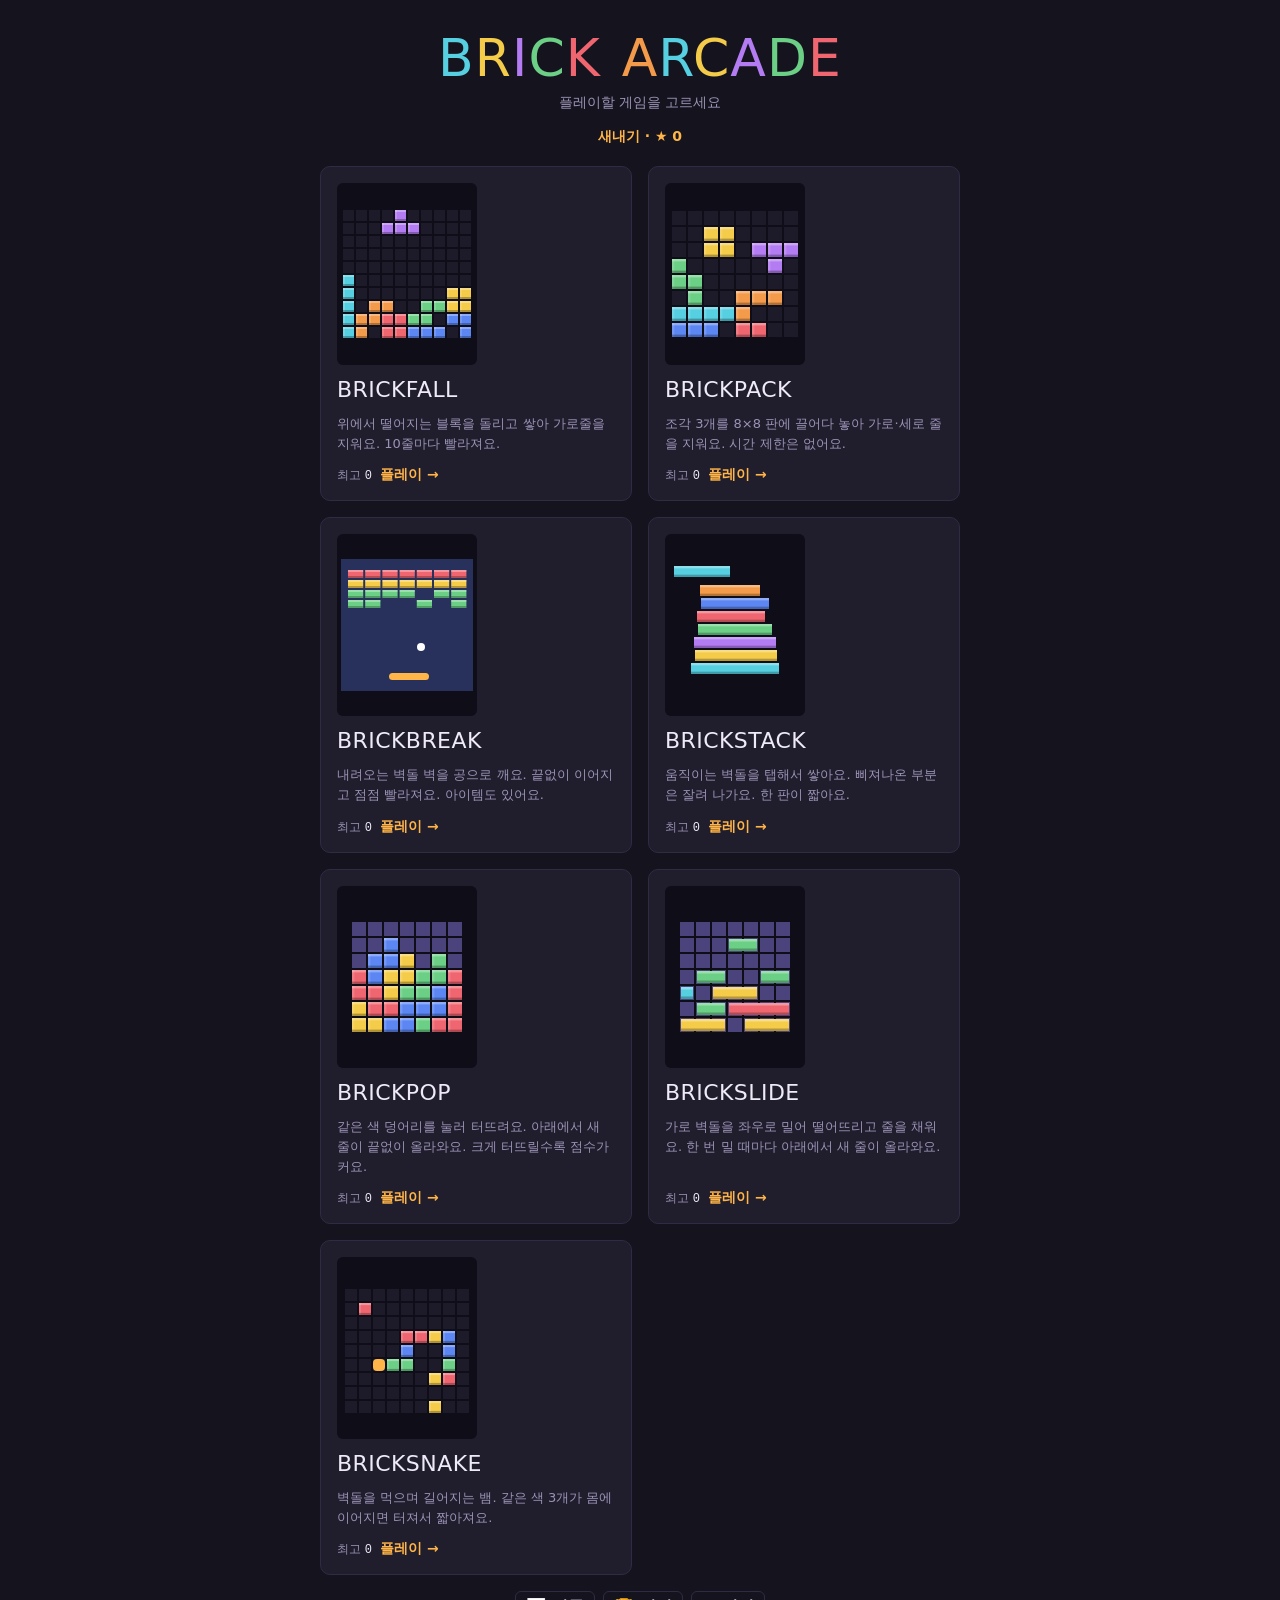
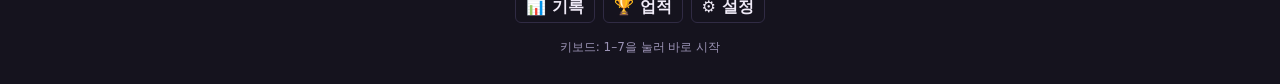
==== commit d9526210: "Add Bricksnake and cosmetic rewards for achievement stars - BRICKSNAKE: eaten bricks join the body i" ====
--- a/index.html
+++ b/index.html
@@ -105,7 +105,7 @@
 .keys dt{font-family:var(--mono);color:var(--ink);font-size:11px}
 .keys dd{margin:0}
 
-#board{display:block;width:min(calc(72vh / 2),320px);aspect-ratio:1/2;height:auto;background:var(--well);border:2px solid var(--line);border-radius:4px}
+#board{display:block;width:min(calc(72vh / 2),320px);aspect-ratio:1/2;height:auto;touch-action:none;user-select:none;-webkit-user-select:none;background:var(--well);border:2px solid var(--line);border-radius:4px}
 .overlay{position:absolute;inset:2px;display:flex;flex-direction:column;align-items:center;justify-content:center;gap:12px;text-align:center;background:var(--veil);border-radius:6px;padding:16px}
 .overlay h2{margin:0;font-family:var(--display);font-weight:400;font-size:26px;color:var(--ink)}
 .overlay p{margin:0;color:var(--muted);font-size:13px;line-height:1.5}
@@ -120,7 +120,7 @@
 .pad button:active{filter:brightness(1.35)}
 
 /* brickpack */
-body.pack,body.pop,body.sld{--bg:var(--pack-bg);--line:var(--pack-line);--muted:var(--pack-muted);--veil:var(--pack-veil)}
+body.pack,body.pop,body.sld,body.snk{--bg:var(--pack-bg);--line:var(--pack-line);--muted:var(--pack-muted);--veil:var(--pack-veil)}
 .pstats{display:flex;gap:28px;justify-content:center;align-items:flex-end}
 .pstats .stat{align-items:center}
 .combo{font-family:var(--display);font-size:15px;color:var(--accent-ink);min-width:7ch;text-align:center}
@@ -190,6 +190,23 @@
 .ach-toast-k{color:var(--muted);font-size:12px;font-weight:600}
 .ach-toast-s{color:var(--accent-ink);letter-spacing:1px}
 @media (prefers-reduced-motion:reduce){ .ach-toast{transition:none} }
+#snkCv{display:block;width:min(100%,420px,calc(100vh - 260px));aspect-ratio:1;height:auto;border-radius:8px;touch-action:none;user-select:none;-webkit-user-select:none}
+.npad{display:none;grid-template-columns:repeat(3,64px);gap:8px;justify-content:center;touch-action:none;user-select:none;-webkit-user-select:none}
+.npad button{font:600 20px var(--body);color:var(--ink);background:var(--panel);border:1px solid var(--line);border-radius:8px;height:52px;cursor:pointer;touch-action:none}
+.npad button:active{filter:brightness(1.35)}
+@media (hover:none),(pointer:coarse){ .npad{display:grid} }
+.title-line{margin:6px 0 0;text-align:center;font-weight:600;font-size:14px;color:var(--accent-ink)}
+.rewards{width:min(100%,980px);background:var(--panel);border:1px solid var(--line);border-radius:10px;padding:14px;display:flex;flex-direction:column;gap:12px}
+.rewards h3{margin:0;font-family:var(--display);font-weight:400;font-size:17px}
+.rw-group{display:flex;flex-direction:column;gap:6px}
+.rw-group .label{font-size:12px;color:var(--muted);font-weight:600}
+.rw-row{display:flex;flex-wrap:wrap;gap:6px}
+.rw{display:inline-flex;align-items:center;gap:6px;font:600 13px var(--body);color:var(--ink);background:var(--bg);border:1px solid var(--line);border-radius:999px;padding:7px 12px;cursor:pointer}
+.rw[aria-pressed="true"]{background:var(--accent);color:#1b1608;border-color:transparent}
+.rw:disabled{cursor:default;color:var(--muted)}
+.rw:focus-visible{outline:2px solid var(--ink);outline-offset:2px}
+.rw i{font-style:normal;display:inline-flex;gap:2px}
+.rw i b{width:9px;height:9px;border-radius:2px;display:inline-block}
 .modes{display:flex;flex-direction:column;gap:10px}
 .mode-btn{display:flex;flex-direction:column;align-items:flex-start;gap:4px;text-align:left;width:100%;padding:14px 16px;border-radius:10px;border:1px solid var(--line);background:var(--bg);color:var(--ink);font:400 14px var(--body);cursor:pointer}
 .mode-btn:hover{border-color:var(--accent)}
@@ -219,7 +236,8 @@
 .toast-x{background:transparent;border:0;color:var(--muted);font-size:16px;cursor:pointer;padding:6px 8px;border-radius:6px}
 .toast-x:focus-visible{outline:2px solid var(--ink)}
 
-@media (hover:none),(pointer:coarse),(max-width:640px){ .pad{display:grid} .keys-panel{display:none} }
+.touch-hint{display:none;margin-top:-4px}
+@media (hover:none),(pointer:coarse),(max-width:640px){ .pad{display:grid} .keys-panel{display:none} .touch-hint{display:block} }
 @media (max-width:640px){
   .game{grid-template-columns:72px auto 72px;gap:8px}
   .panel{padding:8px}
@@ -240,6 +258,7 @@
     <div class="menu-head">
       <h1 class="logo" aria-label="Brick Arcade"><span>B</span><span>R</span><span>I</span><span>C</span><span>K</span><i class="gap"></i><span>A</span><span>R</span><span>C</span><span>A</span><span>D</span><span>E</span></h1>
       <p class="tag">플레이할 게임을 고르세요</p>
+      <p class="title-line" id="mTitle"></p>
     </div>
     <div class="cards">
       <button class="card" type="button" id="goFall">
@@ -278,9 +297,15 @@
         <p>가로 벽돌을 좌우로 밀어 떨어뜨리고 줄을 채워요. 한 번 밀 때마다 아래에서 새 줄이 올라와요.</p>
         <div class="meta"><span>최고 <b id="mBestSld">0</b></span><span class="play">플레이 →</span></div>
       </button>
+      <button class="card" type="button" id="goSnk">
+        <div class="art"><canvas id="artSnk" width="140" height="140"></canvas></div>
+        <h2>BRICKSNAKE</h2>
+        <p>벽돌을 먹으며 길어지는 뱀. 같은 색 3개가 몸에 이어지면 터져서 짧아져요.</p>
+        <div class="meta"><span>최고 <b id="mBestSnk">0</b></span><span class="play">플레이 →</span></div>
+      </button>
     </div>
     <div class="menu-tools"><button class="gear" type="button" id="goStats">📊 기록</button><button class="gear" type="button" id="goAch">🏆 업적</button><button class="gear" type="button" data-settings>⚙ 설정</button></div>
-    <p class="menu-foot">키보드: 1–6을 눌러 바로 시작</p>
+    <p class="menu-foot">키보드: 1–7을 눌러 바로 시작</p>
   </section>
 
   <!-- ============ BRICKFALL ============ -->
@@ -331,6 +356,7 @@
       <button type="button" data-act="right" aria-label="오른쪽">→</button>
       <button type="button" data-act="drop" class="go">드롭</button>
     </div>
+    <p class="hint touch-hint">판을 좌우로 밀면 이동, 탭하면 회전. 아래로 끌면 천천히, 빠르게 쓸어내리면 바로 떨어지고, 위로 쓸면 홀드예요.</p>
   </section>
 
   <!-- ============ BRICKPACK ============ -->
@@ -473,6 +499,7 @@
     <div class="bar"><button class="back" type="button" data-nav="menu">← 메뉴</button><span class="bar-r"><span class="gname">업적</span></span></div>
     <p class="ach-sum" id="achSum"></p>
     <p class="note ach-legend">★ 처음 해 볼 만한 것 · ★★ 연습이 필요한 것 · ★★★ 실력과 운이 함께 필요한 것</p>
+    <div class="rewards" id="rewards"></div>
     <div class="ach-list" id="achList"></div>
   </section>
   <div class="ach-toast" id="achToast" hidden role="status" aria-live="polite">
@@ -506,6 +533,33 @@
     <button class="btn" id="updBtn" type="button">새로고침</button>
     <button class="toast-x" id="updLater" type="button" aria-label="나중에">✕</button>
   </div>
+
+  <!-- ============ BRICKSNAKE ============ -->
+  <section class="screen" id="scrSnk" hidden>
+    <div class="bar"><button class="back" type="button" data-nav="menu">← 메뉴</button><span class="bar-r"><span class="gname">BRICKSNAKE</span><button class="gear" type="button" data-help aria-label="게임 방법">?</button><button class="gear" type="button" data-settings aria-label="설정">⚙</button></span></div>
+    <div class="hud">
+      <div class="stat score"><span class="label">점수</span><b id="nScore">0</b></div>
+      <div class="stat"><span class="label">길이</span><b id="nLen">3</b></div>
+      <div class="stat"><span class="label">최고</span><b id="nBest">0</b></div>
+    </div>
+    <div class="pwell">
+      <canvas id="snkCv" width="360" height="360" aria-label="Bricksnake 게임 보드"></canvas>
+      <div class="overlay" id="nOverlay" hidden>
+        <h2 id="nOvTitle">BRICKSNAKE</h2>
+        <p id="nOvText"></p>
+        <div class="big" id="nOvScore" hidden>0</div>
+        <div class="row">
+          <button class="btn" id="nOvBtn" type="button">시작</button>
+          <button class="btn ghost" type="button" data-nav="menu">메뉴</button>
+        </div>
+      </div>
+    </div>
+    <div class="npad" id="nPad">
+      <span></span><button type="button" data-dir="up" aria-label="위">↑</button><span></span>
+      <button type="button" data-dir="left" aria-label="왼쪽">←</button><button type="button" data-dir="down" aria-label="아래">↓</button><button type="button" data-dir="right" aria-label="오른쪽">→</button>
+    </div>
+    <p class="hint">방향키·WASD 또는 화면을 밀어서 방향을 바꿔요. 벽돌을 먹으면 그 색이 머리 뒤에 붙고, 같은 색 3개 이상이 이어지면 터져요. 벽·돌·자기 몸에 부딪히면 끝나요. P·Esc 일시정지.</p>
+  </section>
 
   <!-- ============ SETTINGS ============ -->
   <div class="sheet" id="settings" hidden role="dialog" aria-modal="true" aria-labelledby="setTitle">
@@ -601,6 +655,34 @@
   else if (kind === 'x') { c.moveTo(cx - r * .8, cy - r * .8); c.lineTo(cx + r * .8, cy + r * .8); c.moveTo(cx + r * .8, cy - r * .8); c.lineTo(cx - r * .8, cy + r * .8); c.stroke(); }
 }
 
+// ---- cosmetic rewards (unlocked with achievement stars; chosen on the achievements screen)
+// Games keep using the base colours in their state; only drawing goes through paint(), so saves,
+// colour-matching rules and the colour-blind marks are unaffected by the chosen look.
+const BASE7 = ['#56cfe1', '#f4cc4a', '#b47cf2', '#6ccf86', '#ef6670', '#5c86f2', '#f39b4a'];
+const PALETTES = {
+  base:   { name: '기본', stars: 0, cols: BASE7 },
+  pastel: { name: '파스텔', stars: 5, cols: ['#8fe3ef', '#f8e08c', '#cfa9f7', '#9fe0b0', '#f59aa2', '#93aef6', '#f7bd85'] },
+  neon:   { name: '네온', stars: 15, cols: ['#00e5ff', '#ffee00', '#c04dff', '#39ff7a', '#ff3b6b', '#3d6bff', '#ff8a1f'] },
+  jewel:  { name: '보석', stars: 30, cols: ['#1fa5b8', '#e0a800', '#8a3fd1', '#1f9e5a', '#c8284a', '#2b4fc7', '#d86a12'] },
+  retro:  { name: '레트로', stars: 50, cols: ['#6fb8b0', '#d8c060', '#9c7bb0', '#7fa860', '#c86a5a', '#6a80b0', '#c89050'] },
+};
+const SHAPES_LOOK = {
+  bevel: { name: '기본', stars: 0 }, round: { name: '둥근', stars: 10 },
+  pixel: { name: '픽셀', stars: 25 }, glass: { name: '유리', stars: 40 },
+};
+const TITLES = [
+  { stars: 0, name: '새내기' }, { stars: 10, name: '벽돌 견습생' }, { stars: 25, name: '벽돌 수집가' },
+  { stars: 45, name: '벽돌 장인' }, { stars: 70, name: '아케이드 고수' }, { stars: 100, name: '전설의 벽돌공' },
+  { stars: Infinity, name: '완벽주의자', all: true },
+];
+let PAINT = null, LOOK = 'bevel';
+function setLook(palette, shape) {
+  const p = PALETTES[palette] || PALETTES.base;
+  PAINT = palette && palette !== 'base' ? Object.fromEntries(BASE7.map((c, i) => [c, p.cols[i]])) : null;
+  LOOK = SHAPES_LOOK[shape] ? shape : 'bevel';
+}
+const paint = col => (PAINT && PAINT[col]) || col;
+
 function setupHiDPI(c, w, h, x) {
   const d = Math.min(window.devicePixelRatio || 1, 3);
   c.width = w * d; c.height = h * d; x.setTransform(d, 0, 0, d, 0, 0);
@@ -608,26 +690,56 @@
 function block(c, x, y, s, color, alpha = 1) {
   if (s <= 0) return;
   c.globalAlpha = alpha;
-  c.fillStyle = color; c.fillRect(x + 1, y + 1, s - 2, s - 2);
-  const e = Math.max(2, s * .15);
-  c.fillStyle = 'rgba(255,255,255,.30)'; c.fillRect(x + 1, y + 1, s - 2, e);
-  c.fillStyle = 'rgba(255,255,255,.14)'; c.fillRect(x + 1, y + 1, e, s - 2);
-  c.fillStyle = 'rgba(0,0,0,.28)'; c.fillRect(x + 1, y + s - 1 - e, s - 2, e);
+  if (LOOK !== 'bevel') drawLook(c, x, y, s, s, paint(color));
+  else {
+    c.fillStyle = paint(color); c.fillRect(x + 1, y + 1, s - 2, s - 2);
+    const e = Math.max(2, s * .15);
+    c.fillStyle = 'rgba(255,255,255,.30)'; c.fillRect(x + 1, y + 1, s - 2, e);
+    c.fillStyle = 'rgba(255,255,255,.14)'; c.fillRect(x + 1, y + 1, e, s - 2);
+    c.fillStyle = 'rgba(0,0,0,.28)'; c.fillRect(x + 1, y + s - 1 - e, s - 2, e);
+  }
   if (MARKS) drawMark(c, x, y, s, color);
   c.globalAlpha = 1;
 }
+// the unlockable block shapes; used by block() and bevelRect() (any width/height)
+function drawLook(c, x, y, w, h, col) {
+  const m = Math.min(w, h);
+  if (LOOK === 'round') {
+    const r = Math.max(2, m * .3);
+    c.fillStyle = col; c.beginPath();
+    if (c.roundRect) c.roundRect(x + 1.5, y + 1.5, w - 3, h - 3, r); else c.rect(x + 1.5, y + 1.5, w - 3, h - 3);
+    c.fill();
+    c.fillStyle = 'rgba(255,255,255,.35)'; c.beginPath();
+    c.ellipse(x + w * .36, y + h * .32, Math.max(1, w * .2), Math.max(1, h * .12), -0.4, 0, Math.PI * 2); c.fill();
+  } else if (LOOK === 'pixel') {
+    const p = Math.max(2, Math.round(m / 8));
+    c.fillStyle = 'rgba(0,0,0,.45)'; c.fillRect(x + 1, y + 1, w - 2, h - 2);
+    c.fillStyle = col; c.fillRect(x + 1 + p, y + 1 + p, w - 2 - 2 * p, h - 2 - 2 * p);
+    c.fillStyle = 'rgba(255,255,255,.55)'; c.fillRect(x + 1 + p, y + 1 + p, p, p); c.fillRect(x + 1 + 2 * p, y + 1 + p, p, p); c.fillRect(x + 1 + p, y + 1 + 2 * p, p, p);
+    c.fillStyle = 'rgba(0,0,0,.25)'; c.fillRect(x + w - 1 - 2 * p, y + h - 1 - 2 * p, p, p);
+  } else if (LOOK === 'glass') {
+    const a = c.globalAlpha;
+    c.globalAlpha = a * .78; c.fillStyle = col; c.fillRect(x + 1, y + 1, w - 2, h - 2);
+    c.globalAlpha = a;
+    const g = c.createLinearGradient(0, y, 0, y + h);
+    g.addColorStop(0, 'rgba(255,255,255,.55)'); g.addColorStop(.45, 'rgba(255,255,255,.12)'); g.addColorStop(.5, 'rgba(255,255,255,0)');
+    c.fillStyle = g; c.fillRect(x + 1, y + 1, w - 2, h - 2);
+    c.strokeStyle = 'rgba(255,255,255,.6)'; c.lineWidth = 1; c.strokeRect(x + 1.5, y + 1.5, w - 3, h - 3);
+  }
+}
 function rrect(c, x, y, w, h, r) {
   c.beginPath(); if (c.roundRect) c.roundRect(x, y, w, h, r); else c.rect(x, y, w, h); c.fill();
 }
 
 // ================= navigation =================
-const screens = { menu: $('scrMenu'), fall: $('scrFall'), pack: $('scrPack'), brk: $('scrBrk'), stk: $('scrStk'), pop: $('scrPop'), sld: $('scrSld'), stats: $('scrStats'), ach: $('scrAch') };
+const screens = { menu: $('scrMenu'), fall: $('scrFall'), pack: $('scrPack'), brk: $('scrBrk'), stk: $('scrStk'), pop: $('scrPop'), sld: $('scrSld'), stats: $('scrStats'), ach: $('scrAch'), snk: $('scrSnk') };
 let current = 'menu';
 function show(name, fromHash) {
   if (!screens[name]) name = 'menu';
   if (current === 'fall' && name !== 'fall' && S.mode === 'play') togglePause();
   if (current === 'brk' && name !== 'brk' && B.mode === 'play') brkPause();
   if (current === 'stk' && name !== 'stk') stkPause();
+  if (current === 'snk' && name !== 'snk') snkPause();
   for (const k in screens) screens[k].hidden = k !== name;
   current = name;
   document.body.classList.toggle('pack', name === 'pack');
@@ -635,6 +747,7 @@
   document.body.classList.toggle('stk', name === 'stk');
   document.body.classList.toggle('pop', name === 'pop');
   document.body.classList.toggle('sld', name === 'sld');
+  document.body.classList.toggle('snk', name === 'snk');
   if (name === 'menu') refreshMenu();
   if (name === 'stats') renderStats();
   if (name === 'ach') renderAch();
@@ -652,6 +765,7 @@
 $('goStk').addEventListener('click', () => goGame('stk'));
 $('goPop').addEventListener('click', () => goGame('pop'));
 $('goSld').addEventListener('click', () => goGame('sld'));
+$('goSnk').addEventListener('click', () => goGame('snk'));
 
 function refreshMenu() {
   const withStage = (v, g) => { const m = stageRec(g).max; return fmt(v) + (m ? ` · 스테이지 ${m}` : ''); };
@@ -660,6 +774,8 @@
   $('mBestBrk').textContent = withStage(bBest, 'brk');
   $('mBestStk').textContent = fmt(tBest);
   $('mBestPop').textContent = withStage(oBest, 'pop');
+  $('mBestSnk').textContent = fmt(nBest);
+  showTitle();
   $('mBestSld').textContent = fmt(lBest);
 }
 function drawArt(id, rows, cell) {
@@ -932,7 +1048,7 @@
   if (current === 'menu') {
     if (e.key === '1') goGame('fall'); else if (e.key === '2') goGame('pack');
     else if (e.key === '3') goGame('brk'); else if (e.key === '4') goGame('stk');
-    else if (e.key === '5') goGame('pop'); else if (e.key === '6') goGame('sld');
+    else if (e.key === '5') goGame('pop'); else if (e.key === '6') goGame('sld'); else if (e.key === '7') goGame('snk');
     return;
   }
   if (current !== 'fall') return;
@@ -953,6 +1069,49 @@
   b.addEventListener('pointerup', up); b.addEventListener('pointercancel', up); b.addEventListener('lostpointercapture', up);
   b.addEventListener('contextmenu', e => e.preventDefault());
 });
+
+// touch gestures on the board (phones): drag sideways to move one column per cell, drag down to soft-drop,
+// flick down to drop, flick up to hold, tap to rotate. The first ~12px decide the direction, so a sideways
+// drag never drops by accident. The mouse keeps using the keyboard; the on-screen buttons still work.
+let swipe = null;
+const SWIPE_LOCK = 12, FLICK_SPEED = .9, TAP_MS = 260;
+cv.addEventListener('pointerdown', e => {
+  if (e.pointerType === 'mouse' || current !== 'fall' || S.mode !== 'play' || swipe) return;
+  e.preventDefault();
+  try { cv.setPointerCapture(e.pointerId); } catch (_) {}
+  const cell = cv.getBoundingClientRect().width / COLS;
+  swipe = { id: e.pointerId, x0: e.clientX, y0: e.clientY, t0: performance.now(), cell, axis: null, cols: 0, rows: 0, lastY: e.clientY, lastT: performance.now(), vy: 0 };
+});
+cv.addEventListener('pointermove', e => {
+  const g = swipe; if (!g || e.pointerId !== g.id || S.mode !== 'play') return;
+  e.preventDefault();
+  const dx = e.clientX - g.x0, dy = e.clientY - g.y0, now = performance.now();
+  if (!g.axis && Math.max(Math.abs(dx), Math.abs(dy)) >= SWIPE_LOCK) g.axis = Math.abs(dx) > Math.abs(dy) ? 'x' : 'y';
+  if (g.axis === 'x') {
+    const want = Math.trunc(dx / (g.cell * .85));
+    while (g.cols < want) { move(1); g.cols++; }
+    while (g.cols > want) { move(-1); g.cols--; }
+  } else if (g.axis === 'y' && dy > 0) {
+    const want = Math.trunc(dy / g.cell);
+    while (g.rows < want && S.cur) { softDrop(); g.rows++; }
+  }
+  // speed over the last moment, for telling a flick from a slow drag
+  const dt = Math.max(1, now - g.lastT);
+  g.vy = .6 * g.vy + .4 * ((e.clientY - g.lastY) / dt);
+  g.lastY = e.clientY; g.lastT = now;
+});
+function endSwipe(e, cancel) {
+  const g = swipe; if (!g || e.pointerId !== g.id) return;
+  swipe = null;
+  if (cancel || S.mode !== 'play') return;
+  const dy = e.clientY - g.y0, dist = Math.hypot(e.clientX - g.x0, dy), dur = performance.now() - g.t0;
+  if (!g.axis && dist < SWIPE_LOCK && dur < TAP_MS) { rotate(1); return; }
+  if (g.axis !== 'y') return;
+  if (dy > g.cell * 1.5 && g.vy > FLICK_SPEED) hardDrop();
+  else if (dy < -g.cell * 1.5 && g.vy < -FLICK_SPEED * .7) holdPiece();
+}
+cv.addEventListener('pointerup', e => endSwipe(e, false));
+cv.addEventListener('pointercancel', e => endSwipe(e, true));
 
 function updateFall(dt) {
   if (S.mode !== 'play') return;
@@ -988,7 +1147,7 @@
   if (S.cur && S.mode !== 'over') {
     const { m, x, type } = S.cur; let gy = S.cur.y;
     while (!collide(m, x, gy + 1)) gy++;
-    ctx.strokeStyle = COLORS[type]; ctx.lineWidth = 2; ctx.globalAlpha = .55;
+    ctx.strokeStyle = paint(COLORS[type]); ctx.lineWidth = 2; ctx.globalAlpha = .55;
     for (let r = 0; r < m.length; r++) for (let c = 0; c < m.length; c++)
       if (m[r][c] && gy + r >= 0) ctx.strokeRect((x + c) * CELL + 3, (gy + r) * CELL + 3, CELL - 6, CELL - 6);
     ctx.globalAlpha = 1;
@@ -1296,7 +1455,8 @@
 // ================= shared helpers for the new games =================
 function bevelRect(c, x, y, w, h, color, alpha = 1) {
   c.globalAlpha = alpha;
-  c.fillStyle = color; c.fillRect(x + 1, y + 1, w - 2, h - 2);
+  if (LOOK !== 'bevel') { drawLook(c, x, y, w, h, paint(color)); c.globalAlpha = 1; return; }
+  c.fillStyle = paint(color); c.fillRect(x + 1, y + 1, w - 2, h - 2);
   const e = Math.max(2, Math.min(w, h) * .18);
   c.fillStyle = 'rgba(255,255,255,.32)'; c.fillRect(x + 1, y + 1, w - 2, e);
   c.fillStyle = 'rgba(0,0,0,.26)'; c.fillRect(x + 1, y + h - 1 - e, w - 2, e);
@@ -2264,17 +2424,241 @@
 }
 artPop(); artSld();
 
+// ================= BRICKSNAKE =================
+// A snake made of bricks. Each brick it eats joins the body (right behind the head) in that brick's colour.
+// Three or more of one colour in a row behind the head pop: the snake gets shorter and scores, and the
+// colours that close up can pop again (a chain). It speeds up as it eats; grey stones appear every 12 bricks.
+// Hitting the wall, a stone or itself ends the game.
+const NC = 18, NR = 18, NS = 20, NX = 0, NY = 0, NW = 360, NH = 360;
+const SNK_COLORS = ['#ef6670', '#f4cc4a', '#5c86f2', '#6ccf86'];
+const SNK_FOOD = 3, SNK_STONE_EVERY = 12, SNK_STONE = '#8a85a6';
+const snkStep = eaten => Math.max(70, 170 - eaten * 2);   // ms per move
+const snCv = $('snkCv'), snCtx = snCv.getContext('2d');
+setupHiDPI(snCv, NW, NH, snCtx);
+let nBest = load('bricksnake-best');
+let N = null;
+const DIRS = { up: [0, -1], down: [0, 1], left: [-1, 0], right: [1, 0] };
+
+function snkFresh() {
+  const y = Math.floor(NR / 2);
+  return { body: [[6, y], [5, y], [4, y]], cols: [null, '#6ccf86', '#5c86f2'], dir: 'right', queue: [], food: [], stones: [],
+    score: 0, eaten: 0, acc: 0, mode: 'ready', fx: [], texts: [], popped: 0, best: 0 };
+}
+const snkFree = (x, y) => !N.body.some(([a, b]) => a === x && b === y) && !N.food.some(f => f.x === x && f.y === y) && !N.stones.some(s => s.x === x && s.y === y);
+function snkSpot(awayFromHead) {
+  const [hx, hy] = N.body[0];
+  for (let t = 0; t < 400; t++) {
+    const x = Math.floor(Math.random() * NC), y = Math.floor(Math.random() * NR);
+    if (!snkFree(x, y)) continue;
+    if (awayFromHead && Math.abs(x - hx) + Math.abs(y - hy) < 5) continue;
+    return { x, y };
+  }
+  return null;
+}
+function snkFeed() {
+  while (N.food.length < SNK_FOOD) {
+    const p = snkSpot(false); if (!p) return;
+    N.food.push({ x: p.x, y: p.y, c: SNK_COLORS[Math.floor(Math.random() * SNK_COLORS.length)] });
+  }
+}
+function snkStart() {
+  N = snkFresh(); N.mode = 'play'; snkFeed();
+  $('nOverlay').hidden = true; snkStats(); snkSave();
+}
+function snkTurn(d) {
+  if (!N || (N.mode !== 'play' && N.mode !== 'pause')) return;
+  if (N.mode === 'pause') { N.mode = 'play'; snkOverlay(); }
+  const last = N.queue.length ? N.queue[N.queue.length - 1] : N.dir;
+  const [dx, dy] = DIRS[d], [lx, ly] = DIRS[last];
+  if (d === last || (dx === -lx && dy === -ly) || N.queue.length >= 2) return;
+  N.queue.push(d);
+}
+// pop runs of 3+ equal colours starting right behind the head; repeat while the closing-up colours match
+function snkPop() {
+  let chain = 0;
+  for (;;) {
+    const c = N.cols[1]; if (!c) break;
+    let n = 1; while (N.cols[1 + n] === c) n++;
+    if (n < 3) break;
+    chain++;
+    const pts = n * n * 10 * chain;
+    N.score += pts; N.popped += n;
+    // the colours leave from behind the head; the snake gets shorter at the tail so the body stays joined
+    const at = N.body.slice(1, 1 + n);
+    for (const [x, y] of at) N.fx.push({ x, y, c, t: performance.now() });
+    N.cols.splice(1, n);
+    N.body.splice(N.body.length - n, n);
+    N.texts.push({ text: chain > 1 ? `연쇄 ×${chain} +${fmt(pts)}` : `+${fmt(pts)}`, x: at[0][0], y: at[0][1], t: performance.now() });
+    sfx('clear', Math.min(5, n - 2 + chain));
+    achEv('snk', 'pop', { n, chain });
+  }
+}
+function snkStepOnce() {
+  if (N.queue.length) N.dir = N.queue.shift();
+  const [dx, dy] = DIRS[N.dir], [hx, hy] = N.body[0];
+  const nx = hx + dx, ny = hy + dy;
+  const fi = N.food.findIndex(f => f.x === nx && f.y === ny);
+  // the tail moves away this step unless we eat, so moving into the current tail cell is allowed
+  const hitsBody = N.body.slice(0, fi >= 0 ? N.body.length : N.body.length - 1).some(([a, b]) => a === nx && b === ny);
+  if (nx < 0 || ny < 0 || nx >= NC || ny >= NR || hitsBody || N.stones.some(s => s.x === nx && s.y === ny)) {
+    snkOver(nx < 0 || ny < 0 || nx >= NC || ny >= NR ? '벽에 부딪혔어요.' : hitsBody ? '자기 몸에 부딪혔어요.' : '돌에 부딪혔어요.');
+    return;
+  }
+  N.body.unshift([nx, ny]);
+  if (fi >= 0) {
+    const f = N.food.splice(fi, 1)[0];
+    N.cols.splice(1, 0, f.c);          // the new colour sits right behind the head
+    N.eaten++; N.score += 10;
+    sfx('place');
+    snkPop();
+    if (N.eaten % SNK_STONE_EVERY === 0) { const p = snkSpot(true); if (p) { N.stones.push(p); sfx('lock'); } }
+    snkFeed();
+    achEv('snk', 'eat', { eaten: N.eaten, length: N.body.length, score: N.score });
+    snkSave();
+  } else N.body.pop();
+  N.best = Math.max(N.best, N.body.length);
+  snkStats();
+}
+function snkOver(why) {
+  N.mode = 'over'; sfx('over'); dropKey(SNK_SAVE); recordGame('snk', N.score);
+  const rec = N.score > nBest;
+  if (rec) { nBest = N.score; save('bricksnake-best', nBest); }
+  $('nOvTitle').textContent = '게임 오버';
+  $('nOvText').textContent = `${why} 벽돌 ${N.eaten}개를 먹었어요.` + (rec && N.score > 0 ? ' 새 최고 기록입니다.' : '');
+  $('nOvScore').textContent = fmt(N.score); $('nOvScore').hidden = false;
+  $('nOvBtn').textContent = '다시 시작';
+  setTimeout(() => { if (N.mode === 'over') $('nOverlay').hidden = false; }, 600);
+  snkStats();
+}
+function snkPause() { if (N && N.mode === 'play') { N.mode = 'pause'; snkOverlay(); snkSave(); } }
+function snkOverlay() {
+  const o = $('nOverlay');
+  if (N.mode === 'play') { o.hidden = true; return; }
+  if (N.mode === 'over') return;
+  o.hidden = false; $('nOvScore').hidden = true;
+  if (N.mode === 'ready') {
+    $('nOvTitle').textContent = 'BRICKSNAKE';
+    $('nOvText').innerHTML = '벽돌을 먹으면 그 색이 머리 뒤에 붙어요.<br>같은 색 3개가 이어지면 터지고 몸이 짧아져요.';
+    $('nOvBtn').textContent = '시작';
+  } else {
+    $('nOvTitle').textContent = '일시정지';
+    $('nOvText').textContent = '방향키나 스와이프로 바로 계속해요.';
+    $('nOvBtn').textContent = '계속';
+  }
+}
+$('nOvBtn').addEventListener('click', () => { if (N.mode === 'pause') { N.mode = 'play'; snkOverlay(); } else snkStart(); });
+function snkStats() { setText('nScore', N.score); setText('nLen', N.body.length); setText('nBest', Math.max(nBest, N.score)); }
+
+// saved after every brick and on pause; comes back paused
+const SNK_SAVE = 'bricksnake-save';
+function snkSave() {
+  if (N.mode !== 'play' && N.mode !== 'pause') { dropKey(SNK_SAVE); return; }
+  saveJSON(SNK_SAVE, { body: N.body, cols: N.cols, dir: N.dir, food: N.food, stones: N.stones, score: N.score, eaten: N.eaten, popped: N.popped, best: N.best });
+}
+function snkResume() {
+  const s = loadJSON(SNK_SAVE);
+  if (!s || !Array.isArray(s.body) || !s.body.length || !Array.isArray(s.cols) || s.cols.length !== s.body.length) return false;
+  N = Object.assign(snkFresh(), s, { mode: 'pause', queue: [], acc: 0, fx: [], texts: [] });
+  return true;
+}
+
+function updateSnk(dt) {
+  if (!N || N.mode !== 'play') return;
+  N.acc += dt;
+  const step = snkStep(N.eaten);
+  while (N.acc >= step && N.mode === 'play') { N.acc -= step; snkStepOnce(); }
+}
+function drawSnk(now) {
+  const c = snCtx;
+  c.fillStyle = PWELL; c.fillRect(0, 0, NW, NH);
+  c.fillStyle = PEMPTY;
+  for (let x = 0; x < NC; x++) for (let y = 0; y < NR; y++) if ((x + y) % 2 === 0) c.fillRect(NX + x * NS, NY + y * NS, NS, NS);
+  for (const s of N.stones) bevelRect(c, s.x * NS, s.y * NS, NS, NS, SNK_STONE);
+  // food bobs a little so it reads as "to eat"
+  for (const f of N.food) { const b = Math.sin(now / 220 + f.x) * 1.5; block(c, f.x * NS + 2, f.y * NS + 2 + b, NS - 4, f.c); }
+  // body: tail first so the head is on top
+  for (let i = N.body.length - 1; i >= 1; i--) { const [x, y] = N.body[i]; block(c, x * NS, y * NS, NS, N.cols[i] || '#9a97b8'); }
+  const [hx, hy] = N.body[0];
+  c.fillStyle = tok('--accent', '#ffb547');
+  rrect(c, hx * NS + 1, hy * NS + 1, NS - 2, NS - 2, 6);
+  // eyes look where we are going
+  const [dx, dy] = DIRS[N.dir];
+  c.fillStyle = '#1b1608';
+  for (const k of [-1, 1]) {
+    const ex = hx * NS + NS / 2 + dx * 4 + (dy ? k * 4 : 0), ey = hy * NS + NS / 2 + dy * 4 + (dx ? k * 4 : 0);
+    c.beginPath(); c.arc(ex, ey, 2, 0, Math.PI * 2); c.fill();
+  }
+  N.fx = N.fx.filter(f => now - f.t < 300);
+  for (const f of N.fx) { const q = (now - f.t) / 300, s = NS * (1 - q); block(c, f.x * NS + (NS - s) / 2, f.y * NS + (NS - s) / 2, s, q < .2 ? '#ffffff' : f.c, 1 - q * .7); }
+  N.texts = N.texts.filter(t => now - t.t < 900);
+  c.textAlign = 'center'; c.textBaseline = 'middle'; c.font = '18px Bungee, "IBM Plex Sans KR", Impact, sans-serif';
+  for (const t of N.texts) {
+    const q = (now - t.t) / 900, x = Math.min(NW - 60, Math.max(60, t.x * NS + NS / 2)), y = t.y * NS - 10 - 24 * q;
+    c.globalAlpha = 1 - q * q; c.lineWidth = 4; c.strokeStyle = PWELL; c.strokeText(t.text, x, y);
+    c.fillStyle = tok('--ink', '#ffffff'); c.fillText(t.text, x, y);
+  }
+  c.globalAlpha = 1;
+}
+
+// keyboard: arrows or WASD; Space/Enter starts; P/Esc pauses
+addEventListener('keydown', e => {
+  if (current !== 'snk') return;
+  const map = { ArrowUp: 'up', KeyW: 'up', ArrowDown: 'down', KeyS: 'down', ArrowLeft: 'left', KeyA: 'left', ArrowRight: 'right', KeyD: 'right' };
+  if (map[e.code]) { e.preventDefault(); if (N.mode === 'ready' || N.mode === 'over') { if (N.mode === 'ready') snkStart(); } snkTurn(map[e.code]); }
+  else if (e.code === 'Space' || e.code === 'Enter') { e.preventDefault(); if (e.repeat) return; if (N.mode === 'pause') { N.mode = 'play'; snkOverlay(); } else if (N.mode !== 'play') snkStart(); }
+  else if (e.code === 'KeyP' || e.code === 'Escape') { e.preventDefault(); if (N.mode === 'play') snkPause(); else if (N.mode === 'pause') { N.mode = 'play'; snkOverlay(); } }
+});
+// touch: swipe anywhere on the board (one turn per swipe); the pad buttons below do the same
+let nSwipe = null;
+snCv.addEventListener('pointerdown', e => {
+  e.preventDefault();
+  if (N.mode === 'ready') snkStart();
+  nSwipe = { id: e.pointerId, x: e.clientX, y: e.clientY, done: false };
+  try { snCv.setPointerCapture(e.pointerId); } catch (_) {}
+});
+snCv.addEventListener('pointermove', e => {
+  const g = nSwipe; if (!g || g.id !== e.pointerId || g.done) return;
+  const dx = e.clientX - g.x, dy = e.clientY - g.y;
+  if (Math.max(Math.abs(dx), Math.abs(dy)) < 18) return;
+  snkTurn(Math.abs(dx) > Math.abs(dy) ? (dx > 0 ? 'right' : 'left') : (dy > 0 ? 'down' : 'up'));
+  // keep following the finger: a long drag that bends becomes the next turn
+  g.x = e.clientX; g.y = e.clientY;
+});
+const nUp = e => { if (nSwipe && nSwipe.id === e.pointerId) nSwipe = null; };
+snCv.addEventListener('pointerup', nUp); snCv.addEventListener('pointercancel', nUp);
+snCv.addEventListener('contextmenu', e => e.preventDefault());
+document.querySelectorAll('#nPad button').forEach(b => b.addEventListener('pointerdown', e => {
+  e.preventDefault(); if (N.mode === 'ready') snkStart(); snkTurn(b.dataset.dir);
+}));
+addEventListener('blur', () => { if (current === 'snk') snkPause(); });
+document.addEventListener('visibilitychange', () => { if (document.hidden && current === 'snk') snkPause(); });
+
+function artSnk() {
+  const c = $('artSnk'), x = c.getContext('2d');
+  setupHiDPI(c, 140, 140, x);
+  const path = [[2, 5], [3, 5], [4, 5], [4, 4], [4, 3], [5, 3], [6, 3], [7, 3], [7, 4], [7, 5], [7, 6], [6, 6]];
+  const cols = ['#6ccf86', '#6ccf86', '#5c86f2', '#ef6670', '#ef6670', '#f4cc4a', '#5c86f2', '#5c86f2', '#6ccf86', '#ef6670', '#f4cc4a'];
+  const s = 14, ox = 7, oy = 10;
+  for (let i = 0; i < 9; i++) for (let j = 0; j < 9; j++) { x.fillStyle = EMPTY; x.fillRect(ox + i * s + 1, oy + j * s + 1, s - 2, s - 2); }
+  path.slice(1).forEach(([px, py], i) => block(x, ox + px * s, oy + py * s, s, cols[i]));
+  x.fillStyle = tok('--accent', '#ffb547'); rrect(x, ox + path[0][0] * s + 1, oy + path[0][1] * s + 1, s - 2, s - 2, 4);
+  block(x, ox + 1 * s, oy + 1 * s, s, '#ef6670'); block(x, ox + 6 * s, oy + 8 * s, s, '#f4cc4a');
+}
+artSnk();
+if (!snkResume()) N = snkFresh();
+snkOverlay(); snkStats();
 // ================= settings: theme + volume =================
-let settings = { skin: 'dark', vol: 70, vibe: true, marks: false };
+let settings = { skin: 'dark', vol: 70, vibe: true, marks: false, palette: 'base', shape: 'bevel', title: '' };
 try { Object.assign(settings, JSON.parse(localStorage.getItem('brick-settings') || '{}')); } catch (e) {}
 MARKS = !!settings.marks;
+setLook(settings.palette, settings.shape);
 const saveSettings = () => { try { localStorage.setItem('brick-settings', JSON.stringify(settings)); } catch (e) {} };
 
 function refreshTheme() {
   WELL = tok('--well', '#0f0d17'); GRID = tok('--line', '#302b44'); EMPTY = tok('--cell', '#1d1a2a');
   PWELL = tok('--pack-well', '#363162'); PEMPTY = tok('--pack-cell', '#4a437c');
   BFIELD = tok('--brk-field', '#27315c');
-  artFP(); artBrk(); artStk(); artPop(); artSld();
+  artFP(); artBrk(); artStk(); artPop(); artSld(); artSnk();
   const m = document.querySelector('meta[name="theme-color"]');
   if (m) m.setAttribute('content', tok('--bg', '#15131e'));
 }
@@ -2360,6 +2744,7 @@
   if (current === 'fall' && S.mode === 'play') togglePause();
   if (current === 'brk' && B.mode === 'play') brkPause();
   if (current === 'stk') stkPause();
+  if (current === 'snk') snkPause();
   sheetOpener = btn || null;
   syncSettingsUI(); sheet.hidden = false;
   const on = document.querySelector('input[name="skin"]:checked'); if (on) on.focus();
@@ -2407,6 +2792,7 @@
   { id: 'pop', name: 'BRICKPOP', best: () => oBest, unit: '' },
   { id: 'pop-stage', name: 'BRICKPOP · 스테이지', best: () => stageRec('pop').best, stage: 'pop', unit: '' },
   { id: 'sld', name: 'BRICKSLIDE', best: () => lBest, unit: '' },
+  { id: 'snk', name: 'BRICKSNAKE', best: () => nBest, unit: '' },
 ];
 const STATS_KEY = 'brick-stats';
 
@@ -2501,7 +2887,7 @@
 const INTRO = {
   fall: ['떨어지는 블록을 옮기고 돌려서 가로줄을 꽉 채우면 줄이 지워져요.',
     '키보드: ← → 이동, ↑ 회전, ↓ 천천히 내리기, Space 바로 떨어뜨리기, C 보관, P 일시정지.',
-    '휴대폰: 화면 아래 버튼으로 조작해요.', '10줄마다 레벨이 오르고 빨라져요. 블록이 맨 위에 닿으면 끝나요.'],
+    '휴대폰: 판을 좌우로 밀면 이동, 탭하면 회전, 아래로 빠르게 쓸면 바로 떨어지고 위로 쓸면 보관해요. 아래 버튼도 그대로 쓸 수 있어요.', '10줄마다 레벨이 오르고 빨라져요. 블록이 맨 위에 닿으면 끝나요.'],
   pack: ['아래 조각 3개를 끌어서 8×8 판에 놓아요. 조각은 돌릴 수 없어요.',
     '가로줄이나 세로줄을 꽉 채우면 지워지고, 여러 줄을 한 번에 지우거나 연달아 지우면 점수가 커져요.',
     '어떤 조각도 놓을 수 없으면 끝나요. 시간 제한은 없어요.', '오늘의 판은 하루 동안 모두에게 같은 조각이 나와요.'],
@@ -2517,6 +2903,10 @@
     '가로줄을 꽉 채우면 지워지고, 연달아 지우면 점수가 커져요.',
     '한 번 옮길 때마다 아래에서 새 줄이 올라와요. 벽돌이 맨 위를 넘으면 끝나요.'],
 };
+INTRO.snk = ['방향키나 WASD, 또는 화면을 밀어서 뱀의 방향을 바꿔요. 휴대폰에서는 아래 화살표 버튼도 쓸 수 있어요.',
+  '벽돌을 먹으면 그 색이 머리 바로 뒤에 붙어요. 같은 색 3개 이상이 이어지면 터지면서 몸이 짧아지고, 많이 이을수록 점수가 커요.',
+  '터진 뒤 맞닿은 색이 또 3개 이상이면 연쇄로 터져요. 먹을수록 빨라지고, 12개마다 회색 돌이 생겨요.',
+  '벽, 돌, 자기 몸에 부딪히면 끝나요.'];
 const INTRO_KEY = 'brick-intro-seen';
 const intro = $('intro');
 let introOpener = null;
@@ -2524,6 +2914,7 @@
   if (current === 'fall' && S.mode === 'play') togglePause();
   if (current === 'brk' && B.mode === 'play') brkPause();
   if (current === 'stk') stkPause();
+  if (current === 'snk') snkPause();
 }
 function openIntro(id, btn) {
   let lines = INTRO[id]; if (!lines) return;
@@ -2661,6 +3052,16 @@
   { id: 'sld-three', g: 'sld', s: 3, t: '한 번에 3줄', d: '한 번에 3줄 이상을 지워요.', ev: 'clear', ok: x => x.rows >= 3 },
   { id: 'sld-100', g: 'sld', s: 3, t: '한 판에 100줄', d: '한 판에 줄 100개를 지워요.', ev: 'clear', ok: x => x.lines >= 100 },
   { id: 'sld-chain5', g: 'sld', s: 3, t: '연쇄 ×5', d: '연쇄를 5번 이어가요.', ev: 'clear', ok: x => x.chain >= 5 },
+  // BRICKSNAKE
+  { id: 'snk-10', g: 'snk', s: 1, t: '벽돌 10개', d: '한 판에 벽돌 10개를 먹어요.', ev: 'eat', ok: x => x.eaten >= 10 },
+  { id: 'snk-pop', g: 'snk', s: 1, t: '첫 터뜨리기', d: '같은 색 3개를 이어 터뜨려요.', ev: 'pop', ok: x => x.n >= 3 },
+  { id: 'snk-500', g: 'snk', s: 1, t: '500점', d: '한 판에 500점을 넘겨요.', ev: 'eat', ok: x => x.score >= 500 },
+  { id: 'snk-len20', g: 'snk', s: 2, t: '길이 20', d: '뱀의 길이를 20칸까지 늘려요.', ev: 'eat', ok: x => x.length >= 20 },
+  { id: 'snk-chain2', g: 'snk', s: 2, t: '연쇄 ×2', d: '터진 뒤 맞닿은 색으로 한 번 더 터뜨려요.', ev: 'pop', ok: x => x.chain >= 2 },
+  { id: 'snk-50', g: 'snk', s: 2, t: '벽돌 50개', d: '한 판에 벽돌 50개를 먹어요.', ev: 'eat', ok: x => x.eaten >= 50 },
+  { id: 'snk-120', g: 'snk', s: 3, t: '벽돌 120개', d: '한 판에 벽돌 120개를 먹어요. 아주 빨라져요.', ev: 'eat', ok: x => x.eaten >= 120 },
+  { id: 'snk-pop5', g: 'snk', s: 3, t: '5개 한 번에', d: '같은 색 5개 이상을 한 번에 터뜨려요.', ev: 'pop', ok: x => x.n >= 5 },
+  { id: 'snk-chain3', g: 'snk', s: 3, t: '연쇄 ×3', d: '연쇄를 3번 이어가요.', ev: 'pop', ok: x => x.chain >= 3 },
 ];
 const ACH_KEY = 'brick-ach';
 const achGot = () => loadJSON(ACH_KEY) || {};
@@ -2690,8 +3091,48 @@
   setTimeout(() => { el.classList.add('out'); setTimeout(() => { el.hidden = true; achNext(); }, 250); }, 2400);
 }
 
-const GAME_NAMES = { fall: 'BRICKFALL', pack: 'BRICKPACK', brk: 'BRICKBREAK', stk: 'BRICKSTACK', pop: 'BRICKPOP', sld: 'BRICKSLIDE' };
+const GAME_NAMES = { fall: 'BRICKFALL', pack: 'BRICKPACK', brk: 'BRICKBREAK', stk: 'BRICKSTACK', pop: 'BRICKPOP', sld: 'BRICKSLIDE', snk: 'BRICKSNAKE' };
+const achStars = (got = achGot()) => ACH.filter(a => got[a.id]).reduce((n, a) => n + a.s, 0);
+const achAll = (got = achGot()) => ACH.every(a => got[a.id]);
+const titleOpen = (ti, stars, all) => ti.all ? all : stars >= ti.stars;
+// the title shown on the menu: the one picked on the achievements screen, else the best one unlocked
+function currentTitle() {
+  const got = achGot(), stars = achStars(got), all = achAll(got);
+  const open = TITLES.filter(ti => titleOpen(ti, stars, all));
+  return open.find(ti => ti.name === settings.title) || open[open.length - 1];
+}
+function showTitle() { const ti = currentTitle(); $('mTitle').textContent = `${ti.name} · ★ ${achStars()}`; }
+function renderRewards() {
+  const got = achGot(), stars = achStars(got), all = achAll(got), box = $('rewards');
+  box.textContent = '';
+  const h = document.createElement('h3'); h.textContent = '보상'; box.append(h);
+  const p = document.createElement('p'); p.className = 'note';
+  p.textContent = '업적으로 모은 별이 많을수록 더 많은 꾸미기가 열려요. 게임 규칙에는 영향이 없어요.'; box.append(p);
+  const group = (label, items, isOn, pick) => {
+    const g = document.createElement('div'); g.className = 'rw-group';
+    const l = document.createElement('span'); l.className = 'label'; l.textContent = label; g.append(l);
+    const row = document.createElement('div'); row.className = 'rw-row';
+    for (const it of items) {
+      const b = document.createElement('button'); b.type = 'button'; b.className = 'rw';
+      const open = it.open;
+      b.disabled = !open; b.setAttribute('aria-pressed', String(open && isOn(it)));
+      if (it.swatch) { const i = document.createElement('i'); for (const col of it.swatch) { const s = document.createElement('b'); s.style.background = col; i.append(s); } b.append(i); }
+      b.append(open ? it.name : `${it.name} · ★${it.need} 필요`);
+      if (open) b.addEventListener('click', () => { pick(it); renderRewards(); });
+      row.append(b);
+    }
+    g.append(row); box.append(g);
+  };
+  group('블록 색', Object.entries(PALETTES).map(([k, v]) => ({ key: k, name: v.name, need: v.stars, open: stars >= v.stars, swatch: [v.cols[4], v.cols[1], v.cols[5], v.cols[3]] })),
+    it => (settings.palette || 'base') === it.key, it => { settings.palette = it.key; saveSettings(); setLook(settings.palette, settings.shape); refreshTheme(); });
+  group('블록 모양', Object.entries(SHAPES_LOOK).map(([k, v]) => ({ key: k, name: v.name, need: v.stars, open: stars >= v.stars })),
+    it => (settings.shape || 'bevel') === it.key, it => { settings.shape = it.key; saveSettings(); setLook(settings.palette, settings.shape); refreshTheme(); });
+  const cur = currentTitle();
+  group('칭호', TITLES.map(ti => ({ key: ti.name, name: ti.name, need: ti.all ? '전부' : ti.stars, open: titleOpen(ti, stars, all) })),
+    it => cur.name === it.key, it => { settings.title = it.key; saveSettings(); });
+}
 function renderAch() {
+  renderRewards();
   const got = achGot(), list = $('achList');
   const total = ACH.length, have = ACH.filter(a => got[a.id]).length;
   const starsHave = ACH.filter(a => got[a.id]).reduce((n, a) => n + a.s, 0), starsAll = ACH.reduce((n, a) => n + a.s, 0);
@@ -2731,6 +3172,7 @@
   else if (current === 'stk') { updateStk(dt); drawStk(t); }
   else if (current === 'pop') { updatePop(dt); drawPop(t); }
   else if (current === 'sld') { updateSld(dt); drawSld(t); }
+  else if (current === 'snk') { updateSnk(dt); drawSnk(t); }
   requestAnimationFrame(frame);
 }
 function boot(data) {
